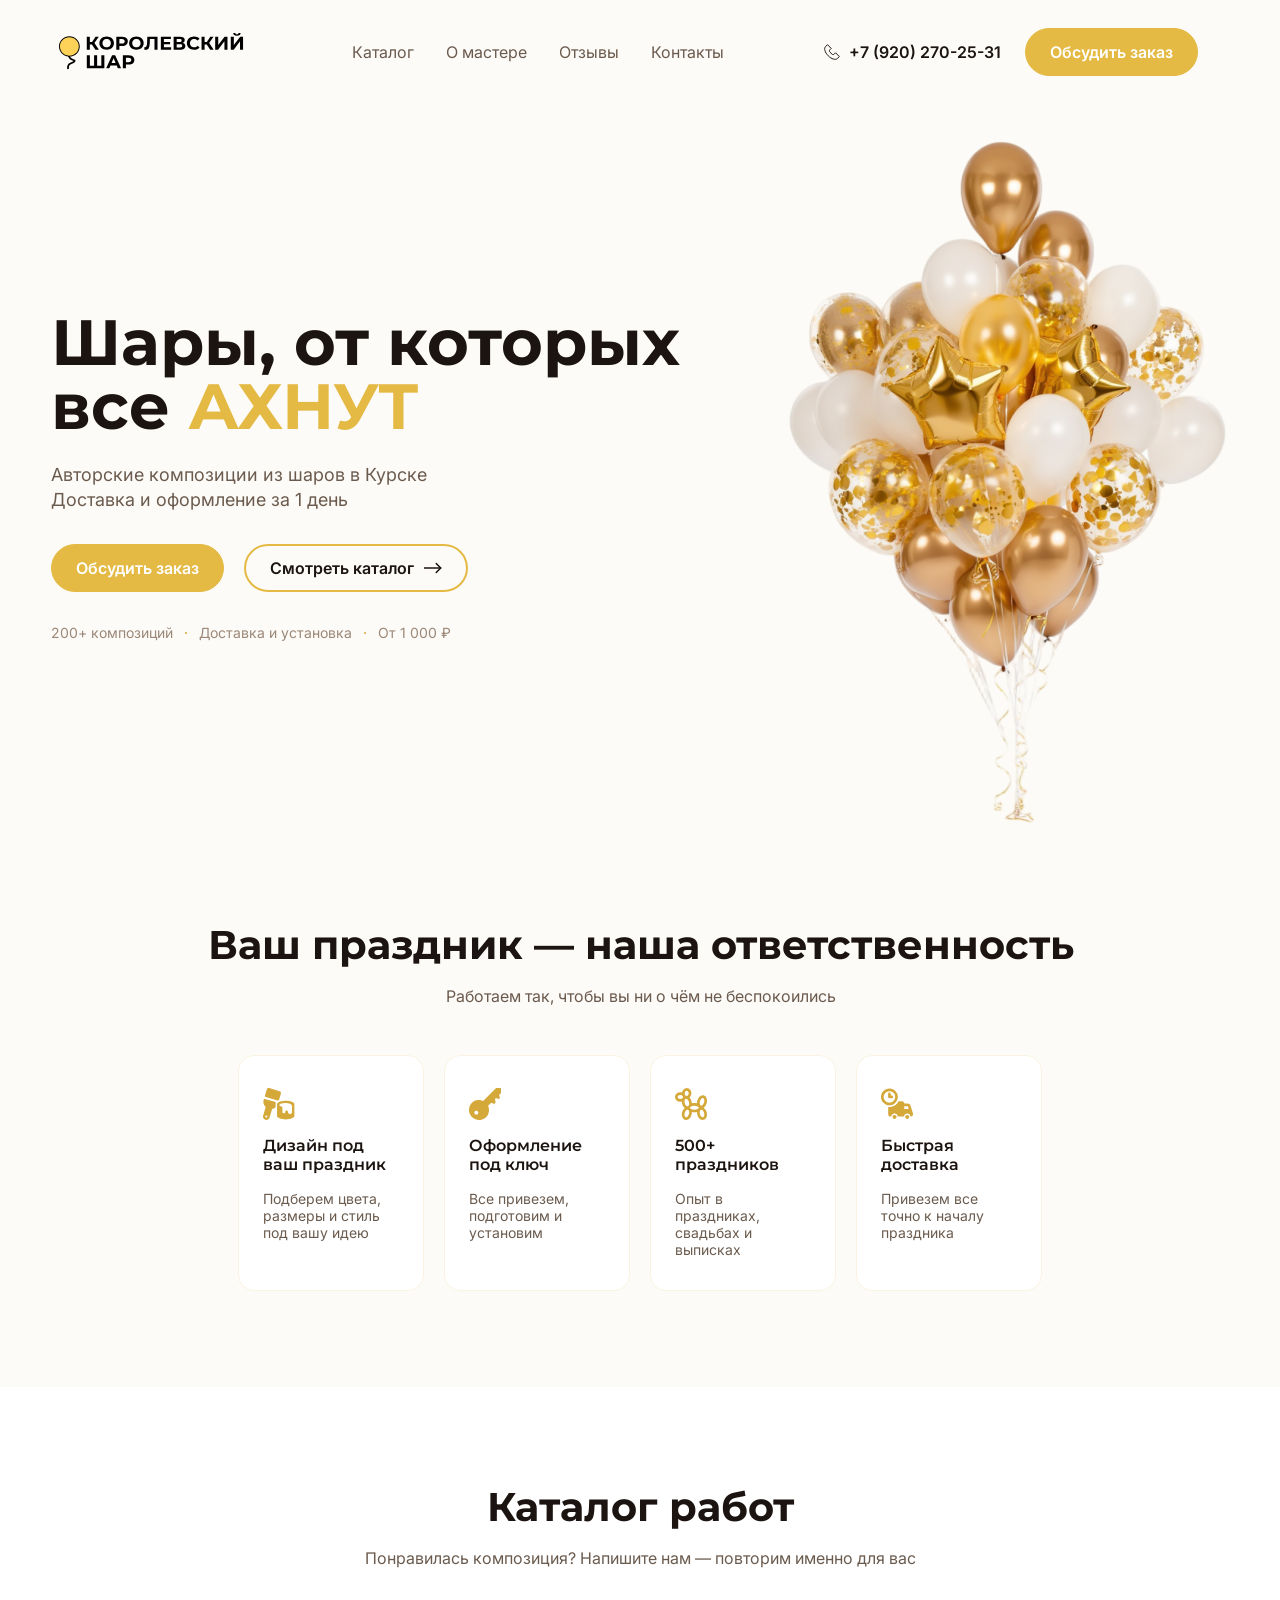
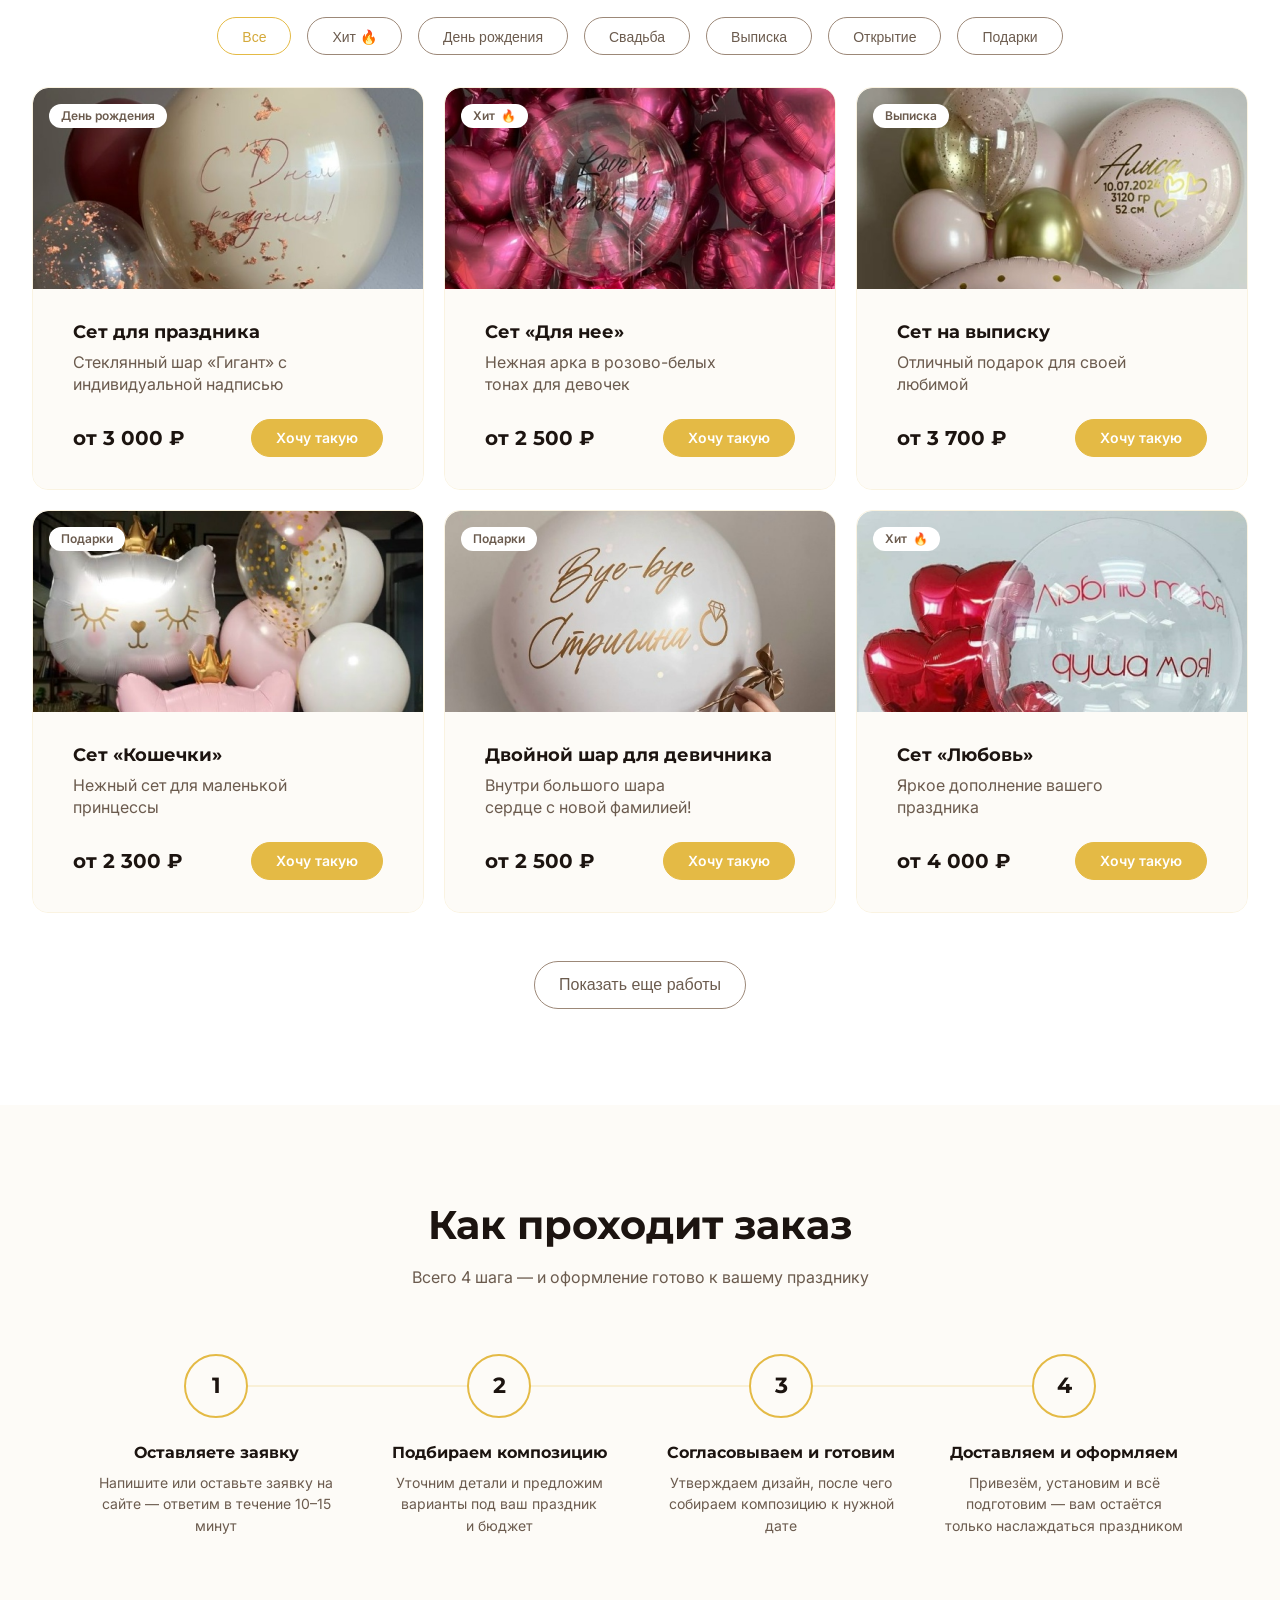
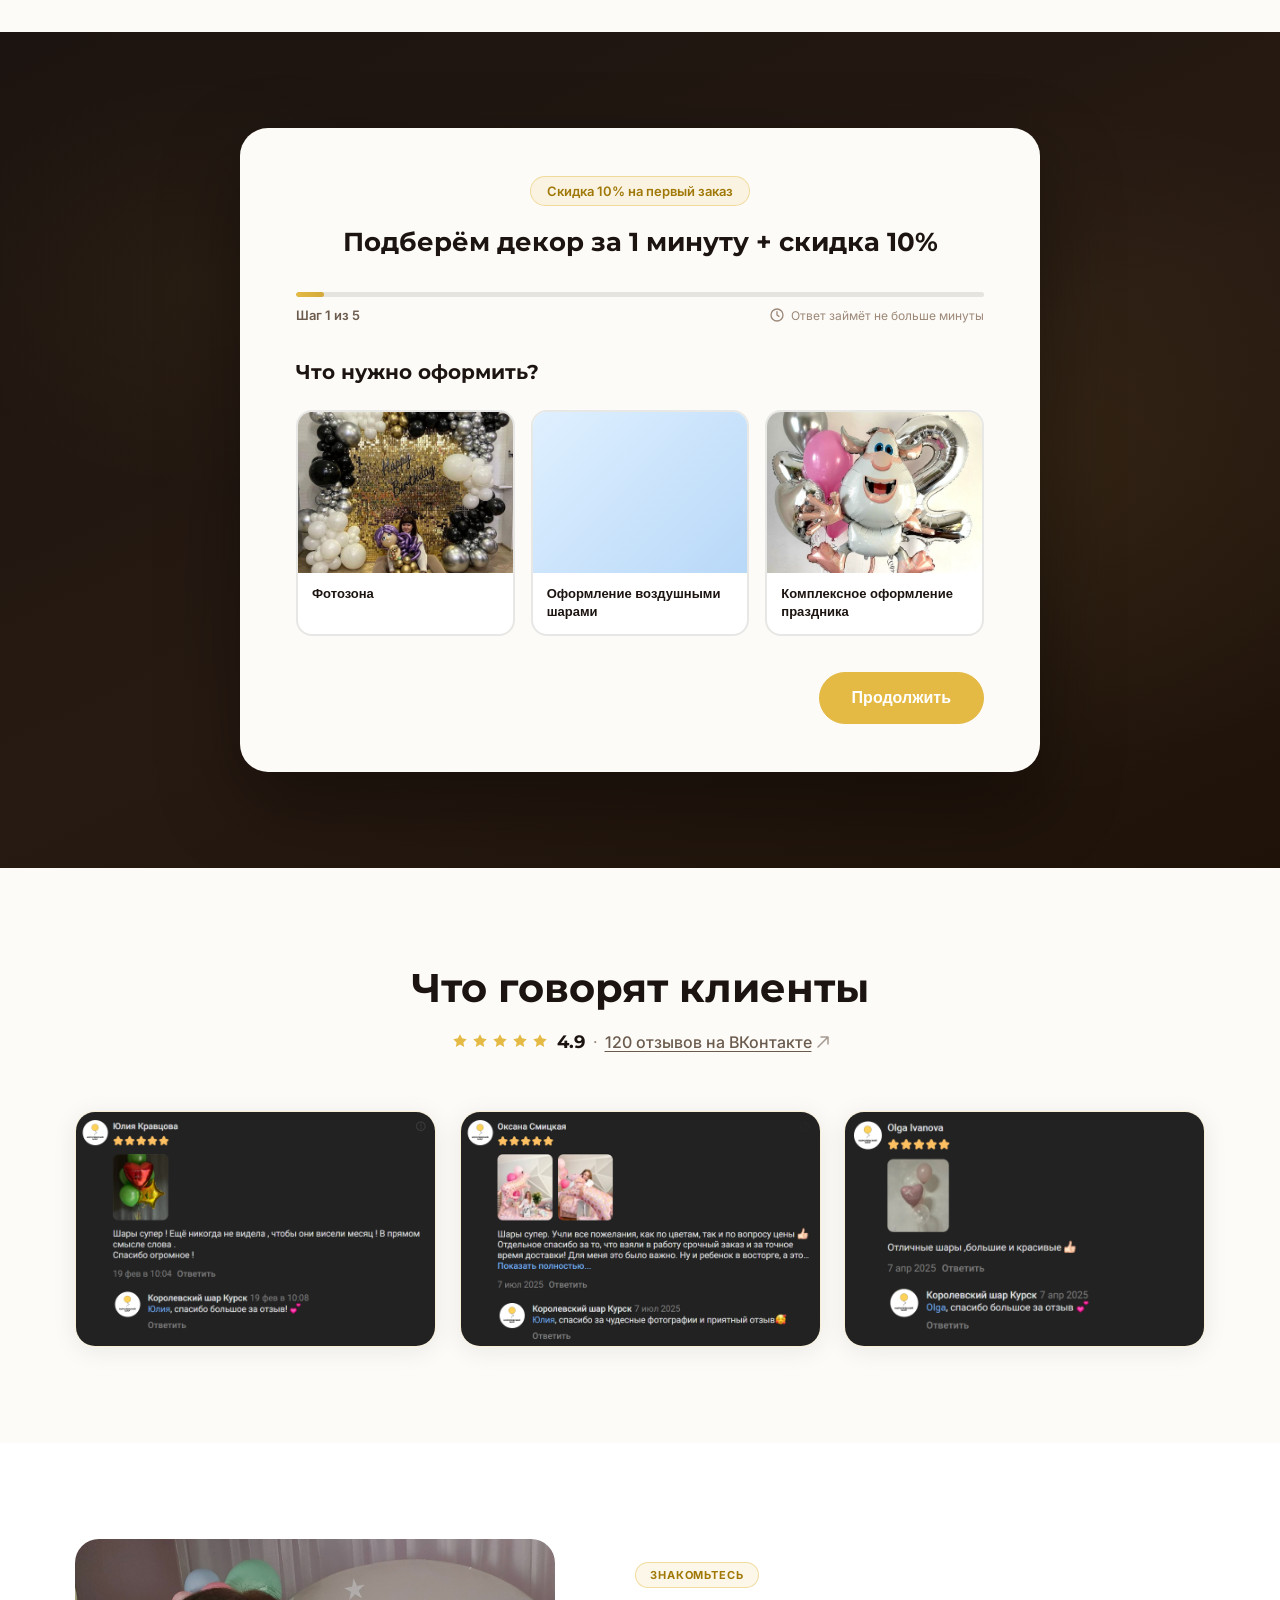
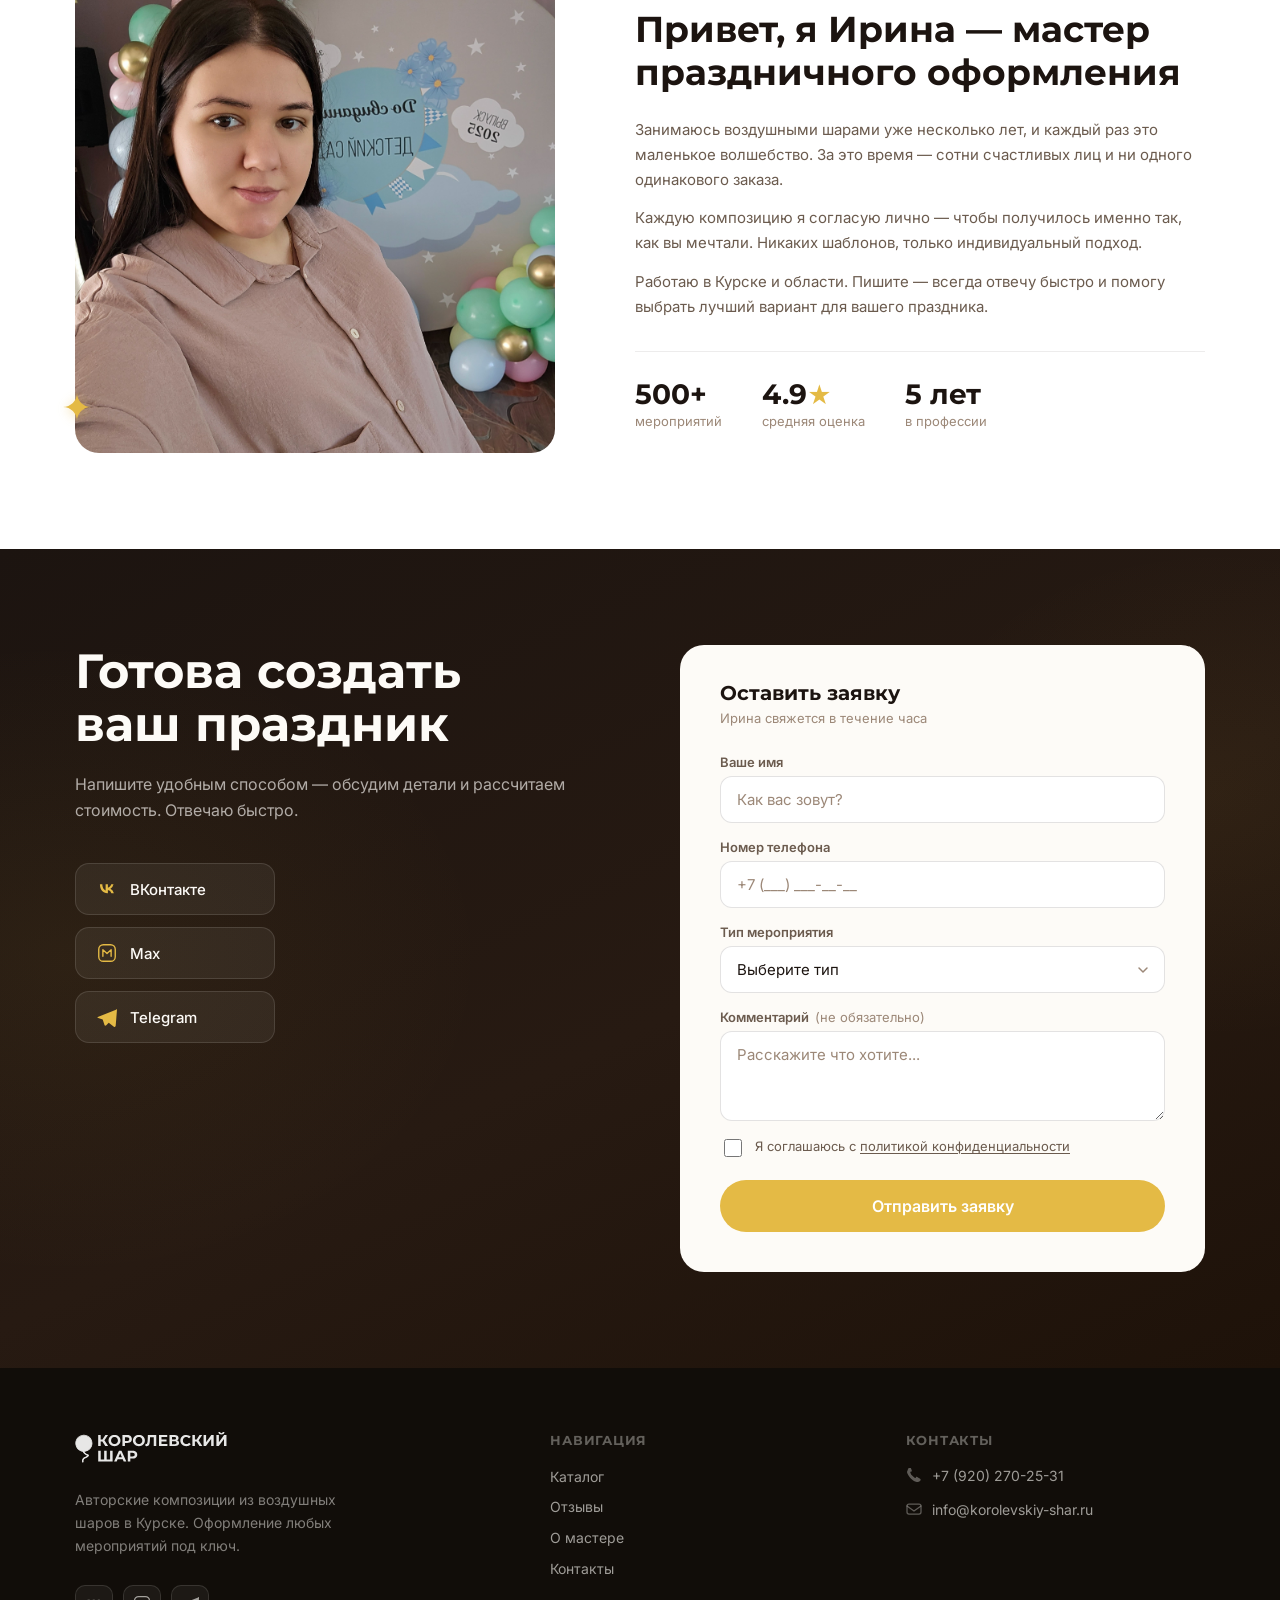
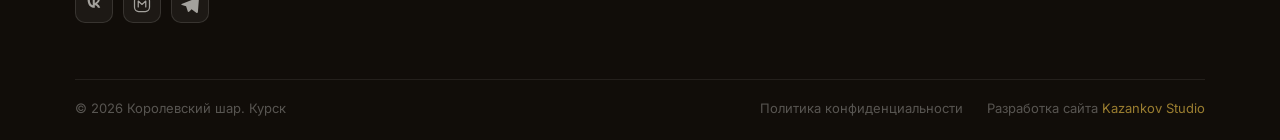
==== index.html @ d49a1f1f "Initial commit" ====
<!doctype html>
<html lang="ru">
  <head>
    <meta charset="UTF-8" />
    <meta name="viewport" content="width=device-width, initial-scale=1.0" />
    <title>Королевский шар — оформление шарами в Курске</title>
    <meta
      name="description"
      content="Авторские композиции из шаров в Курске. Доставка и оформление за 1 день."
    />

    <link rel="preconnect" href="https://fonts.googleapis.com" />
    <link rel="preconnect" href="https://fonts.gstatic.com" crossorigin />
    <link
      href="https://fonts.googleapis.com/css2?family=Inter:wght@400;600&family=Montserrat:wght@700&display=swap"
      rel="stylesheet"
    />

    <!-- Favicon -->
    <link rel="icon" href="./assets/brand/favicon.svg" type="image/svg+xml" />

    <link rel="stylesheet" href="./styles.css" />
    <script defer src="./script.js"></script>
  </head>

  <body>
    <header class="header" aria-label="Шапка сайта">
      <div class="header__container">
        <a class="header__logo" href="#top" aria-label="Королевский шар — на главную">
          <img
            src="./assets/brand/logo.svg"
            alt="Королевский шар"
            width="194"
            height="38"
            decoding="async"
          />
        </a>

        <nav class="header__nav" aria-label="Навигация">
          <a class="header__link" href="#catalog">Каталог</a>
          <a class="header__link" href="#about">О мастере</a>
          <a class="header__link" href="#reviews">Отзывы</a>
          <a class="header__link" href="#contacts">Контакты</a>
        </nav>

        <a class="header__phone" href="tel:+79202702531" aria-label="Позвонить +7 (920) 270-25-31">
          <img
            class="header__phone-icon"
            src="./assets/icons/phone.svg"
            alt=""
            width="18"
            height="18"
            decoding="async"
          />
          <span class="header__phone-text">+7 (920) 270-25-31</span>
        </a>

        <a class="btn btn--primary header__cta" href="#order">Обсудить заказ</a>

        <button
          class="header__burger"
          type="button"
          aria-label="Открыть меню"
          aria-expanded="false"
          aria-controls="mobile-menu"
        >
          <span class="header__burger-lines" aria-hidden="true"></span>
        </button>
      </div>

      <div class="mobile-menu" id="mobile-menu" aria-hidden="true" inert>
        <div class="mobile-menu__panel">
          <nav class="mobile-menu__nav" aria-label="Мобильная навигация">
            <a class="mobile-menu__link" href="#catalog">Каталог</a>
            <a class="mobile-menu__link" href="#about">О мастере</a>
            <a class="mobile-menu__link" href="#reviews">Отзывы</a>
            <a class="mobile-menu__link" href="#contacts">Контакты</a>
          </nav>

          <a class="mobile-menu__phone" href="tel:+79202702531">
            <img src="./assets/icons/phone.svg" alt="" width="18" height="18" />
            <span>+7 (920) 270-25-31</span>
          </a>

          <a class="btn btn--primary mobile-menu__cta" href="#order">Обсудить заказ</a>
        </div>
        <button class="mobile-menu__backdrop" type="button" aria-label="Закрыть меню"></button>
      </div>
    </header>

    <main>
      <div id="top" class="anchor-section" aria-hidden="true"></div>

      <section class="hero" aria-label="Главный экран">
        <div class="container hero__container">
          <div class="hero__content" data-reveal>
            <h1 class="hero__title">
              Шары,&nbsp;от&nbsp;которых<br />
              все <span class="hero__title-accent">АХНУТ</span>
            </h1>

            <p class="hero__subtitle">
              Авторские композиции из&nbsp;шаров в&nbsp;Курске<br />
              Доставка и оформление за&nbsp;1&nbsp;день
            </p>

            <div class="hero__actions">
              <a class="btn btn--primary" href="#order">Обсудить заказ</a>
              <a class="btn btn--outline" href="#catalog">
                Смотреть каталог
                <span class="btn__icon" aria-hidden="true">
                  <svg viewBox="0 0 18 18" width="18" height="18">
                    <path
                      d="M9 1.28564V17.9999"
                      fill="none"
                      stroke="currentColor"
                      stroke-width="1.5"
                      stroke-linecap="round"
                    />
                    <path
                      d="M4.5 5.78564L9 1.28564L13.5 5.78564"
                      fill="none"
                      stroke="currentColor"
                      stroke-width="1.5"
                      stroke-linecap="round"
                      stroke-linejoin="round"
                    />
                  </svg>
                </span>
              </a>
            </div>

            <div class="hero__trust" aria-label="Преимущества">
              <span class="hero__trust-item">200+ композиций</span>
              <span class="hero__trust-dot" aria-hidden="true"></span>
              <span class="hero__trust-item">Доставка и установка</span>
              <span class="hero__trust-dot" aria-hidden="true"></span>
              <span class="hero__trust-item">От 1 000 ₽</span>
            </div>
          </div>

          <div class="hero__media" aria-hidden="true">
            <img
              class="hero__image"
              src="./assets/hero/hero-balloons.png"
              alt=""
              width="443"
              height="684"
              loading="eager"
              decoding="async"
            />
          </div>
        </div>
      </section>

      <section class="advantages" aria-label="Преимущества">
        <div class="container">
          <div class="advantages__inner">
            <header class="advantages__header" data-reveal>
              <h2 class="advantages__title">Ваш праздник — наша ответственность</h2>
              <p class="advantages__subtitle">
                Работаем так, чтобы вы ни о чём не беспокоились
              </p>
            </header>

            <div class="advantages__grid">
              <article class="adv-card" data-reveal>
                <img
                  class="adv-card__icon"
                  src="./assets/icons/advantages/design.svg"
                  alt=""
                  width="32"
                  height="32"
                  loading="lazy"
                  decoding="async"
                />
                <h3 class="adv-card__title">Дизайн под ваш праздник</h3>
                <p class="adv-card__text">Подберем цвета, размеры и стиль под вашу идею</p>
              </article>

              <article class="adv-card" data-reveal>
                <img
                  class="adv-card__icon"
                  src="./assets/icons/advantages/key.svg"
                  alt=""
                  width="32"
                  height="32"
                  loading="lazy"
                  decoding="async"
                />
                <h3 class="adv-card__title">Оформление под ключ</h3>
                <p class="adv-card__text">Все привезем, подготовим и установим</p>
              </article>

              <article class="adv-card" data-reveal>
                <img
                  class="adv-card__icon"
                  src="./assets/icons/advantages/balloon.svg"
                  alt=""
                  width="32"
                  height="32"
                  loading="lazy"
                  decoding="async"
                />
                <h3 class="adv-card__title">500+ праздников</h3>
                <p class="adv-card__text">Опыт в праздниках, свадьбах и выписках</p>
              </article>

              <article class="adv-card" data-reveal>
                <img
                  class="adv-card__icon"
                  src="./assets/icons/advantages/delivery.svg"
                  alt=""
                  width="32"
                  height="32"
                  loading="lazy"
                  decoding="async"
                />
                <h3 class="adv-card__title">Быстрая доставка</h3>
                <p class="adv-card__text">Привезем все точно к началу праздника</p>
              </article>
            </div>
          </div>
        </div>
      </section>

      <section id="catalog" class="catalog" aria-label="Каталог">
        <div class="container">
          <header class="catalog__header" data-reveal>
            <h2 class="catalog__title">Каталог работ</h2>
            <p class="catalog__subtitle">
              Понравилась композиция? Напишите нам — повторим именно для вас
            </p>
          </header>

          <div class="catalog__filters" role="tablist" aria-label="Категории" data-reveal>
            <button class="chip chip--active" type="button" data-filter="all" role="tab" aria-selected="true">
              Все
            </button>
            <button class="chip" type="button" data-filter="hit" role="tab" aria-selected="false">
              Хит <span aria-hidden="true">🔥</span>
            </button>
            <button
              class="chip"
              type="button"
              data-filter="birthday"
              role="tab"
              aria-selected="false"
            >
              День рождения
            </button>
            <button
              class="chip"
              type="button"
              data-filter="wedding"
              role="tab"
              aria-selected="false"
            >
              Свадьба
            </button>
            <button
              class="chip"
              type="button"
              data-filter="discharge"
              role="tab"
              aria-selected="false"
            >
              Выписка
            </button>
            <button
              class="chip"
              type="button"
              data-filter="opening"
              role="tab"
              aria-selected="false"
            >
              Открытие
            </button>
            <button
              class="chip"
              type="button"
              data-filter="gifts"
              role="tab"
              aria-selected="false"
            >
              Подарки
            </button>
          </div>

          <div class="catalog__grid">
            <article class="catalog-card" data-category="birthday" data-reveal>
              <span class="catalog-card__badge">День рождения</span>
              <img
                class="catalog-card__image"
                src="./assets/catalog/set-for-party.png"
                alt="Сет для праздника"
                width="392"
                height="201"
                loading="lazy"
                decoding="async"
              />
              <div class="catalog-card__body">
                <h3 class="catalog-card__title">Сет для праздника</h3>
                <p class="catalog-card__text">
                  Стеклянный шар «Гигант» с индивидуальной надписью
                </p>
                <div class="catalog-card__bottom">
                  <div class="catalog-card__price">от 3 000 ₽</div>
                  <a class="btn btn--primary btn--sm" href="#order">Хочу такую</a>
                </div>
              </div>
            </article>

            <article class="catalog-card" data-category="hit" data-reveal>
              <span class="catalog-card__badge catalog-card__badge--hit">
                Хит <span aria-hidden="true">🔥</span>
              </span>
              <img
                class="catalog-card__image"
                src="./assets/catalog/set-for-her.png"
                alt="Сет «Для нее»"
                width="392"
                height="201"
                loading="lazy"
                decoding="async"
              />
              <div class="catalog-card__body">
                <h3 class="catalog-card__title">Сет «Для нее»</h3>
                <p class="catalog-card__text">
                  Нежная арка в розово-белых тонах для девочек
                </p>
                <div class="catalog-card__bottom">
                  <div class="catalog-card__price">от 2 500 ₽</div>
                  <a class="btn btn--primary btn--sm" href="#order">Хочу такую</a>
                </div>
              </div>
            </article>

            <article class="catalog-card" data-category="discharge" data-reveal>
              <span class="catalog-card__badge">Выписка</span>
              <img
                class="catalog-card__image"
                src="./assets/catalog/set-on-discharge.png"
                alt="Сет на выписку"
                width="392"
                height="201"
                loading="lazy"
                decoding="async"
              />
              <div class="catalog-card__body">
                <h3 class="catalog-card__title">Сет на выписку</h3>
                <p class="catalog-card__text">Отличный подарок для своей любимой</p>
                <div class="catalog-card__bottom">
                  <div class="catalog-card__price">от 3 700 ₽</div>
                  <a class="btn btn--primary btn--sm" href="#order">Хочу такую</a>
                </div>
              </div>
            </article>

            <article class="catalog-card" data-category="gifts" data-reveal>
              <span class="catalog-card__badge">Подарки</span>
              <img
                class="catalog-card__image"
                src="./assets/catalog/set-kitties.png"
                alt="Сет «Кошечки»"
                width="392"
                height="201"
                loading="lazy"
                decoding="async"
              />
              <div class="catalog-card__body">
                <h3 class="catalog-card__title">Сет «Кошечки»</h3>
                <p class="catalog-card__text">Нежный сет для маленькой принцессы</p>
                <div class="catalog-card__bottom">
                  <div class="catalog-card__price">от 2 300 ₽</div>
                  <a class="btn btn--primary btn--sm" href="#order">Хочу такую</a>
                </div>
              </div>
            </article>

            <article class="catalog-card" data-category="gifts" data-reveal>
              <span class="catalog-card__badge">Подарки</span>
              <img
                class="catalog-card__image"
                src="./assets/catalog/double-ball-bachelorette.png"
                alt="Двойной шар для девичника"
                width="392"
                height="201"
                loading="lazy"
                decoding="async"
              />
              <div class="catalog-card__body">
                <h3 class="catalog-card__title">Двойной шар для девичника</h3>
                <p class="catalog-card__text">
                  Внутри большого шара сердце с новой фамилией!
                </p>
                <div class="catalog-card__bottom">
                  <div class="catalog-card__price">от 2 500 ₽</div>
                  <a class="btn btn--primary btn--sm" href="#order">Хочу такую</a>
                </div>
              </div>
            </article>

            <article class="catalog-card" data-category="wedding" data-reveal>
              <span class="catalog-card__badge catalog-card__badge--hit">
                Хит <span aria-hidden="true">🔥</span>
              </span>
              <img
                class="catalog-card__image"
                src="./assets/catalog/set-love.png"
                alt="Сет «Любовь»"
                width="392"
                height="201"
                loading="lazy"
                decoding="async"
              />
              <div class="catalog-card__body">
                <h3 class="catalog-card__title">Сет «Любовь»</h3>
                <p class="catalog-card__text">Яркое дополнение вашего праздника</p>
                <div class="catalog-card__bottom">
                  <div class="catalog-card__price">от 4 000 ₽</div>
                  <a class="btn btn--primary btn--sm" href="#order">Хочу такую</a>
                </div>
              </div>
            </article>

            <article
              class="catalog-card catalog-card--extra"
              data-category="gifts"
              hidden
              data-reveal
            >
              <span class="catalog-card__badge">Подарки</span>
              <img
                class="catalog-card__image"
                src="./assets/catalog/set-kitties.png"
                alt="Сет «Кошечки»"
                width="392"
                height="201"
                loading="lazy"
                decoding="async"
              />
              <div class="catalog-card__body">
                <h3 class="catalog-card__title">Сет «Кошечки»</h3>
                <p class="catalog-card__text">Нежный сет для маленькой принцессы</p>
                <div class="catalog-card__bottom">
                  <div class="catalog-card__price">от 2 300 ₽</div>
                  <a class="btn btn--primary btn--sm" href="#order">Хочу такую</a>
                </div>
              </div>
            </article>

            <article
              class="catalog-card catalog-card--extra"
              data-category="wedding"
              hidden
              data-reveal
            >
              <span class="catalog-card__badge catalog-card__badge--hit">
                Хит <span aria-hidden="true">🔥</span>
              </span>
              <img
                class="catalog-card__image"
                src="./assets/catalog/set-love.png"
                alt="Сет «Любовь»"
                width="392"
                height="201"
                loading="lazy"
                decoding="async"
              />
              <div class="catalog-card__body">
                <h3 class="catalog-card__title">Сет «Любовь»</h3>
                <p class="catalog-card__text">Яркое дополнение вашего праздника</p>
                <div class="catalog-card__bottom">
                  <div class="catalog-card__price">от 4 000 ₽</div>
                  <a class="btn btn--primary btn--sm" href="#order">Хочу такую</a>
                </div>
              </div>
            </article>

            <article
              class="catalog-card catalog-card--extra"
              data-category="discharge"
              hidden
              data-reveal
            >
              <span class="catalog-card__badge">Выписка</span>
              <img
                class="catalog-card__image"
                src="./assets/catalog/set-on-discharge.png"
                alt="Сет на выписку"
                width="392"
                height="201"
                loading="lazy"
                decoding="async"
              />
              <div class="catalog-card__body">
                <h3 class="catalog-card__title">Сет на выписку</h3>
                <p class="catalog-card__text">Отличный подарок для своей любимой</p>
                <div class="catalog-card__bottom">
                  <div class="catalog-card__price">от 3 700 ₽</div>
                  <a class="btn btn--primary btn--sm" href="#order">Хочу такую</a>
                </div>
              </div>
            </article>
          </div>

          <div class="catalog__more" data-reveal>
            <button id="catalog-more" class="btn btn--ghost" type="button">
              Показать еще работы
            </button>
          </div>
        </div>
      </section>

      <!-- ===== КАК ПРОХОДИТ ЗАКАЗ ===== -->
      <section id="process" class="process" aria-label="Как проходит заказ">
        <div class="container">
          <header class="process__header" data-reveal>
            <h2 class="process__title">Как проходит заказ</h2>
            <p class="process__subtitle">Всего 4 шага — и оформление готово к&nbsp;вашему празднику</p>
          </header>

          <div class="process__body">
            <div class="process__rail" aria-hidden="true">
              <div class="process__line"></div>
            </div>

            <ol class="process__steps" aria-label="Шаги оформления заказа">
              <li class="process__step" data-reveal>
                <div class="process__num" aria-hidden="true">1</div>
                <div class="process__step-content">
                  <h3 class="process__step-title">Оставляете заявку</h3>
                  <p class="process__step-text">Напишите или оставьте заявку на сайте — ответим в&nbsp;течение 10–15 минут</p>
                </div>
              </li>
              <li class="process__step" data-reveal>
                <div class="process__num" aria-hidden="true">2</div>
                <div class="process__step-content">
                  <h3 class="process__step-title">Подбираем композицию</h3>
                  <p class="process__step-text">Уточним детали и предложим варианты под ваш праздник <br>и бюджет</p>
                </div>
              </li>
              <li class="process__step" data-reveal>
                <div class="process__num" aria-hidden="true">3</div>
                <div class="process__step-content">
                  <h3 class="process__step-title">Согласовываем и готовим</h3>
                  <p class="process__step-text">Утверждаем дизайн, после чего собираем композицию к&nbsp;нужной дате</p>
                </div>
              </li>
              <li class="process__step" data-reveal>
                <div class="process__num" aria-hidden="true">4</div>
                <div class="process__step-content">
                  <h3 class="process__step-title">Доставляем и оформляем</h3>
                  <p class="process__step-text">Привезём, установим и всё подготовим — вам остаётся только наслаждаться праздником</p>
                </div>
              </li>
            </ol>
          </div>
        </div>
      </section>

      <!-- ===== КВИЗ ===== -->
      <section id="quiz" class="quiz" aria-label="Квиз — подобрать декор">
        <div class="container">
          <div class="quiz__card">

            <!-- Badge + Title -->
            <div class="quiz__top">
              <span class="quiz__badge">Скидка 10% на первый заказ</span>
              <h2 class="quiz__title">Подберём декор за 1 минуту + скидка 10%</h2>
            </div>

            <!-- Progress bar -->
            <div class="quiz__progress" id="quiz-progress">
              <div class="quiz__progress-bar" role="progressbar" aria-valuemin="1" aria-valuemax="5" aria-valuenow="1">
                <div class="quiz__progress-fill" id="quiz-progress-fill"></div>
              </div>
              <div class="quiz__progress-meta">
                <span class="quiz__progress-label">Шаг <span id="quiz-step-current">1</span> из 5</span>
                <span class="quiz__trust">
                  <svg class="quiz__trust-icon" width="16" height="16" viewBox="0 0 24 24" fill="none" xmlns="http://www.w3.org/2000/svg" aria-hidden="true">
                    <circle cx="12" cy="12" r="9" stroke="currentColor" stroke-width="2"/>
                    <path d="M12 7v5l3 2" stroke="currentColor" stroke-width="2" stroke-linecap="round" stroke-linejoin="round"/>
                  </svg>
                  Ответ займёт не больше минуты
                </span>
              </div>
            </div>

            <!-- Steps -->
            <div class="quiz__steps" id="quiz-steps">

              <!-- Шаг 1: Что оформить -->
              <div class="quiz__step is-active" data-step="1">
                <p class="quiz__question">Что нужно оформить?</p>
                <div class="quiz__options quiz__options--photo">
                  <button class="quiz__option" data-value="photobooth" type="button">
                    <span class="quiz__option-img quiz__option-img--photobooth" aria-hidden="true">
                      <img
                        class="quiz__option-img-photo"
                        src="./assets/quiz/photo-zone.jpg"
                        alt=""
                        loading="lazy"
                        decoding="async"
                      />
                    </span>
                    <span class="quiz__option-label">Фотозона</span>
                  </button>
                  <button class="quiz__option" data-value="balloons" type="button">
                    <span class="quiz__option-img quiz__option-img--balloons" aria-hidden="true">
                      <img
                        class="quiz__option-img-photo"
                        src="./assets/quiz/decor.jpg"
                        alt=""
                        loading="lazy"
                        decoding="async"
                      />
                    </span>
                    <span class="quiz__option-label">Оформление воздушными шарами</span>
                  </button>
                  <button class="quiz__option" data-value="complex" type="button">
                    <span class="quiz__option-img quiz__option-img--complex" aria-hidden="true">
                      <img
                        class="quiz__option-img-photo"
                        src="./assets/quiz/holiday.jpg"
                        alt=""
                        loading="lazy"
                        decoding="async"
                      />
                    </span>
                    <span class="quiz__option-label">Комплексное оформление праздника</span>
                  </button>
                </div>
              </div>

              <!-- Шаг 2: Тип праздника -->
              <div class="quiz__step" data-step="2">
                <p class="quiz__question">Какой у вас праздник?</p>
                <div class="quiz__options quiz__options--photo quiz__options--5col">
                  <button class="quiz__option" data-value="birthday" type="button">
                    <span class="quiz__option-img quiz__option-img--birthday" aria-hidden="true">
                      <img
                        class="quiz__option-img-photo"
                        src="./assets/quiz/birthday.jpg"
                        alt=""
                        loading="lazy"
                        decoding="async"
                      />
                    </span>
                    <span class="quiz__option-label">День рождения</span>
                  </button>
                  <button class="quiz__option" data-value="corporate" type="button">
                    <span class="quiz__option-img quiz__option-img--corporate" aria-hidden="true">
                      <img
                        class="quiz__option-img-photo"
                        src="./assets/quiz/corporate%20event.jpg"
                        alt=""
                        loading="lazy"
                        decoding="async"
                      />
                    </span>
                    <span class="quiz__option-label">Корпоратив</span>
                  </button>
                  <button class="quiz__option" data-value="wedding" type="button">
                    <span class="quiz__option-img quiz__option-img--wedding" aria-hidden="true">
                      <img
                        class="quiz__option-img-photo"
                        src="./assets/quiz/marry.jpg"
                        alt=""
                        loading="lazy"
                        decoding="async"
                      />
                    </span>
                    <span class="quiz__option-label">Свадьба</span>
                  </button>
                  <button class="quiz__option" data-value="gender" type="button">
                    <span class="quiz__option-img quiz__option-img--gender" aria-hidden="true">
                      <img
                        class="quiz__option-img-photo"
                        src="./assets/quiz/gender%20party.jpg"
                        alt=""
                        loading="lazy"
                        decoding="async"
                      />
                    </span>
                    <span class="quiz__option-label">Гендер-пати</span>
                  </button>
                  <button class="quiz__option" data-value="other" type="button">
                    <span class="quiz__option-img quiz__option-img--other" aria-hidden="true">
                      <img
                        class="quiz__option-img-photo"
                        src="./assets/quiz/surprise.jpg"
                        alt=""
                        loading="lazy"
                        decoding="async"
                      />
                    </span>
                    <span class="quiz__option-label">Сюрприз / другое</span>
                  </button>
                </div>
              </div>

              <!-- Шаг 3: Бюджет -->
              <div class="quiz__step" data-step="3">
                <p class="quiz__question">На какой бюджет рассчитываете?</p>
                <div class="quiz__options quiz__options--list">
                  <button class="quiz__option" data-value="budget-low" type="button">
                    <span class="quiz__option-label">до 20&nbsp;000 ₽</span>
                    <span class="quiz__option-check" aria-hidden="true"></span>
                  </button>
                  <button class="quiz__option" data-value="budget-mid" type="button">
                    <span class="quiz__option-label">20&nbsp;000 — 40&nbsp;000 ₽</span>
                    <span class="quiz__option-check" aria-hidden="true"></span>
                  </button>
                  <button class="quiz__option" data-value="budget-high" type="button">
                    <span class="quiz__option-label">от 40&nbsp;000 ₽</span>
                    <span class="quiz__option-check" aria-hidden="true"></span>
                  </button>
                </div>
              </div>

              <!-- Шаг 4: Когда -->
              <div class="quiz__step" data-step="4">
                <p class="quiz__question">Когда нужен декор?</p>
                <div class="quiz__options quiz__options--list">
                  <button class="quiz__option" data-value="urgent" type="button">
                    <span class="quiz__option-label">Сегодня / завтра</span>
                    <span class="quiz__option-check" aria-hidden="true"></span>
                  </button>
                  <button class="quiz__option" data-value="soon" type="button">
                    <span class="quiz__option-label">В ближайшие дни</span>
                    <span class="quiz__option-check" aria-hidden="true"></span>
                  </button>
                  <button class="quiz__option quiz__option--date" data-value="date" type="button">
                    <span class="quiz__option-label">
                      Есть дата
                      <span class="quiz__date-display" id="quiz-date-display"></span>
                    </span>
                    <span class="quiz__option-check" aria-hidden="true"></span>
                    <input class="quiz__date-input" id="quiz-date-input" type="date" tabindex="-1" aria-label="Выберите дату">
                  </button>
                </div>
              </div>

              <!-- Шаг 5: Пожелания (необязательный) -->
              <div class="quiz__step" data-step="5">
                <p class="quiz__question">
                  Есть пожелания по оформлению?
                  <span class="quiz__optional">(не обязательно)</span>
                </p>
                <textarea
                  class="quiz__textarea"
                  id="quiz-wishes"
                  placeholder="Опишите ваши пожелания — стиль, цвета, тематика..."
                  rows="5"
                  aria-label="Ваши пожелания"
                ></textarea>
              </div>

              <!-- Шаг 6: Контакты -->
              <div class="quiz__step" data-step="6">
                <p class="quiz__question">Куда отправить варианты и расчёт?</p>
                <div class="quiz__contacts">
                  <input class="quiz__input" id="quiz-name" type="text" placeholder="Ваше имя" autocomplete="name">
                  <input class="quiz__input" id="quiz-phone" type="tel" placeholder="+7 (___) ___-__-__" autocomplete="tel">
                  <label class="quiz__consent">
                    <input type="checkbox" class="quiz__checkbox" id="quiz-consent">
                    <span class="quiz__consent-text">Я соглашаюсь с <a href="#" class="quiz__consent-link">политикой конфиденциальности</a></span>
                  </label>
                </div>
              </div>

            </div><!-- /quiz__steps -->

            <!-- Успех -->
            <div class="quiz__success" id="quiz-success" aria-live="polite">
              <div class="quiz__success-icon" aria-hidden="true">
                <svg class="quiz__success-svg" width="64" height="64" viewBox="0 0 64 64" fill="none" xmlns="http://www.w3.org/2000/svg">
                  <circle cx="32" cy="32" r="28" stroke="#e4ba45" stroke-width="2.5"/>
                  <path d="M20 33 29 42 44 24" stroke="#e4ba45" stroke-width="2.5" stroke-linecap="round" stroke-linejoin="round"/>
                </svg>
              </div>
              <h3 class="quiz__success-title">Спасибо! Варианты уже подбираем</h3>
              <p class="quiz__success-text">Свяжемся с вами в течение 10–15 минут и пришлём подходящие варианты со скидкой 10% на первый заказ.</p>
            </div>

            <!-- Навигация -->
            <div class="quiz__nav" id="quiz-nav">
              <button class="quiz__btn-back" id="quiz-back" type="button" hidden>
                <svg width="16" height="16" viewBox="0 0 16 16" fill="none" aria-hidden="true">
                  <path d="M10 13L5 8L10 3" stroke="currentColor" stroke-width="2" stroke-linecap="round" stroke-linejoin="round"/>
                </svg>
                Назад
              </button>
              <button class="btn btn--primary quiz__btn-next" id="quiz-next" type="button">
                Продолжить
              </button>
            </div>

          </div>
        </div>
      </section>

      <!-- ===== ОТЗЫВЫ ===== -->
      <section id="reviews" class="reviews" aria-label="Отзывы клиентов">
        <div class="container">

          <header class="reviews__header" data-reveal>
            <h2 class="reviews__title">Что говорят клиенты</h2>
            <div class="reviews__meta">
              <span class="reviews__stars" aria-label="Рейтинг 4.9 из 5">
                <svg class="reviews__star" viewBox="0 0 16 16" aria-hidden="true"><path d="M8 1l1.85 3.75L14 5.5l-3 2.92.7 4.08L8 10.25 4.3 12.5l.7-4.08L2 5.5l4.15-.75z" fill="#e4ba45"/></svg>
                <svg class="reviews__star" viewBox="0 0 16 16" aria-hidden="true"><path d="M8 1l1.85 3.75L14 5.5l-3 2.92.7 4.08L8 10.25 4.3 12.5l.7-4.08L2 5.5l4.15-.75z" fill="#e4ba45"/></svg>
                <svg class="reviews__star" viewBox="0 0 16 16" aria-hidden="true"><path d="M8 1l1.85 3.75L14 5.5l-3 2.92.7 4.08L8 10.25 4.3 12.5l.7-4.08L2 5.5l4.15-.75z" fill="#e4ba45"/></svg>
                <svg class="reviews__star" viewBox="0 0 16 16" aria-hidden="true"><path d="M8 1l1.85 3.75L14 5.5l-3 2.92.7 4.08L8 10.25 4.3 12.5l.7-4.08L2 5.5l4.15-.75z" fill="#e4ba45"/></svg>
                <svg class="reviews__star" viewBox="0 0 16 16" aria-hidden="true"><path d="M8 1l1.85 3.75L14 5.5l-3 2.92.7 4.08L8 10.25 4.3 12.5l.7-4.08L2 5.5l4.15-.75z" fill="#e4ba45"/></svg>
              </span>
              <span class="reviews__rating">4.9</span>
              <span class="reviews__divider" aria-hidden="true">·</span>
              <a class="reviews__link" href="https://vk.com" target="_blank" rel="noopener">
                120 отзывов на ВКонтакте
                <svg class="reviews__link-icon" width="14" height="14" viewBox="0 0 14 14" fill="none" aria-hidden="true">
                  <path d="M2 12L12 2M12 2H5M12 2v7" stroke="currentColor" stroke-width="1.5" stroke-linecap="round" stroke-linejoin="round"/>
                </svg>
              </a>
            </div>
          </header>

          <div class="reviews__grid">
            <div class="reviews__item" data-reveal>
              <img class="reviews__screenshot"
                   src="./assets/review/review-1.png"
                   alt="Скриншот отзыва клиента №1"
                   loading="lazy"
                   decoding="async">
            </div>
            <div class="reviews__item" data-reveal>
              <img class="reviews__screenshot"
                   src="./assets/review/review-2.png"
                   alt="Скриншот отзыва клиента №2"
                   loading="lazy"
                   decoding="async">
            </div>
            <div class="reviews__item" data-reveal>
              <img class="reviews__screenshot"
                   src="./assets/review/review-3.png"
                   alt="Скриншот отзыва клиента №3"
                   loading="lazy"
                   decoding="async">
            </div>
          </div>

        </div>
      </section>

      <!-- ===== О МАСТЕРЕ ===== -->
      <section id="about" class="about" aria-label="О мастере">
        <div class="container">

          <div class="about__inner" data-reveal>

            <!-- Фото -->
            <div class="about__photo-wrap">
              <div class="about__photo-bg" aria-hidden="true"></div>
              <img
                class="about__photo"
                src="./assets/img/irina.jpg"
                alt="Ирина — мастер праздничного оформления"
                width="480"
                height="560"
                loading="lazy"
                decoding="async"
              />
              <!-- декоративная искра -->
              <svg class="about__spark" viewBox="0 0 28 28" aria-hidden="true">
                <path d="M14 0c0 7.732-6.268 14-14 14 7.732 0 14 6.268 14 14 0-7.732 6.268-14 14-14-7.732 0-14-6.268-14-14z" fill="var(--accent)"/>
              </svg>
            </div>

            <!-- Текст -->
            <div class="about__content">
              <span class="about__badge">Знакомьтесь</span>

              <h2 class="about__title">
                Привет, я Ирина —&nbsp;мастер праздничного оформления
              </h2>

              <div class="about__body">
                <p>Занимаюсь воздушными шарами уже несколько лет, и&nbsp;каждый раз это маленькое волшебство. За&nbsp;это время — сотни счастливых лиц и&nbsp;ни одного одинакового заказа.</p>
                <p>Каждую композицию я&nbsp;согласую лично — чтобы получилось именно так, как вы&nbsp;мечтали. Никаких шаблонов, только индивидуальный подход.</p>
                <p>Работаю в&nbsp;Курске и&nbsp;области. Пишите — всегда отвечу быстро и&nbsp;помогу выбрать лучший вариант для вашего праздника.</p>
              </div>

              <div class="about__divider" aria-hidden="true"></div>

              <ul class="about__stats" aria-label="Статистика">
                <li class="about__stat">
                  <span class="about__stat-value">500+</span>
                  <span class="about__stat-label">мероприятий</span>
                </li>
                <li class="about__stat">
                  <span class="about__stat-value">4.9<span class="about__star">★</span></span>
                  <span class="about__stat-label">средняя оценка</span>
                </li>
                <li class="about__stat">
                  <span class="about__stat-value">5 лет</span>
                  <span class="about__stat-label">в профессии</span>
                </li>
              </ul>
            </div>

          </div>
        </div>
      </section>

      <!-- ===== CTA / КОНТАКТЫ ===== -->
      <section id="contacts" class="cta" aria-label="Оставить заявку">
        <div class="container">
          <div class="cta__inner">

            <!-- Левая колонка: заголовок + соцсети -->
            <div class="cta__left" data-reveal>
              <h2 class="cta__title">Готова создать<br>ваш праздник</h2>
              <p class="cta__subtitle">Напишите удобным способом — обсудим детали и рассчитаем стоимость. Отвечаю быстро.</p>

              <div class="cta__socials">
                <a class="cta__social" href="https://vk.com" target="_blank" rel="noopener" aria-label="ВКонтакте">
                  <svg class="cta__social-icon" viewBox="0 0 24 24" fill="none" xmlns="http://www.w3.org/2000/svg" aria-hidden="true">
                    <path d="M2 12C2 6.477 6.477 2 12 2s10 4.477 10 10-4.477 10-10 10S2 17.523 2 12z" fill="none"/>
                    <path d="M12.676 16.5c-5.267 0-8.27-3.617-8.392-9.626h2.637c.082 4.411 2.031 6.282 3.569 6.67V6.874h2.484v3.8c1.52-.163 3.116-1.904 3.655-3.8h2.484a7.384 7.384 0 01-3.39 4.839 7.637 7.637 0 013.776 4.787h-2.73a4.71 4.71 0 00-3.795-3.39v3.39h-.298z" fill="currentColor"/>
                  </svg>
                  <span>ВКонтакте</span>
                </a>
                <a class="cta__social" href="https://max.ru" target="_blank" rel="noopener" aria-label="Max">
                  <svg class="cta__social-icon" viewBox="0 0 24 24" fill="none" xmlns="http://www.w3.org/2000/svg" aria-hidden="true">
                    <rect x="3" y="3" width="18" height="18" rx="5" fill="none" stroke="currentColor" stroke-width="1.5"/>
                    <path d="M7.5 15.5V8.5l4.5 4 4.5-4v7" stroke="currentColor" stroke-width="1.5" stroke-linecap="round" stroke-linejoin="round"/>
                  </svg>
                  <span>Max</span>
                </a>
                <a class="cta__social" href="https://t.me" target="_blank" rel="noopener" aria-label="Telegram">
                  <svg class="cta__social-icon" viewBox="0 0 24 24" fill="none" xmlns="http://www.w3.org/2000/svg" aria-hidden="true">
                    <path d="M21.8 4.1L2.6 11.6c-1.3.5-1.3 1.3-.2 1.6l4.9 1.5 1.9 5.8c.3.7.2 1 .9 1 .5 0 .8-.2 1.1-.5l2.7-2.6 5.6 4.1c1 .6 1.8.3 2-.9L22.8 5.2c.3-1.4-.5-2-1-1.1z" fill="currentColor"/>
                  </svg>
                  <span>Telegram</span>
                </a>
              </div>
            </div>

            <!-- Правая колонка: форма -->
            <div class="cta__form-wrap" data-reveal>
              <div class="cta__form-header">
                <div>
                  <h3 class="cta__form-title">Оставить заявку</h3>
                  <p class="cta__form-hint">Ирина свяжется в течение часа</p>
                </div>
              </div>

              <form class="cta__form" id="cta-form" novalidate>
                <div class="cta__field">
                  <label class="cta__label" for="cta-name">Ваше имя</label>
                  <input class="cta__input" id="cta-name" type="text" placeholder="Как вас зовут?" autocomplete="name">
                </div>

                <div class="cta__field">
                  <label class="cta__label" for="cta-phone">Номер телефона</label>
                  <input class="cta__input" id="cta-phone" type="tel" placeholder="+7 (___) ___-__-__" autocomplete="tel">
                </div>

                <div class="cta__field">
                  <label class="cta__label" for="cta-type">Тип мероприятия</label>
                  <div class="cta__select-wrap">
                    <select class="cta__select" id="cta-type">
                      <option value="" disabled selected>Выберите тип</option>
                      <option value="birthday">День рождения</option>
                      <option value="wedding">Свадьба</option>
                      <option value="discharge">Выписка из роддома</option>
                      <option value="opening">Открытие магазина</option>
                      <option value="gift">Подарок</option>
                      <option value="other">Другое</option>
                    </select>
                    <svg class="cta__select-arrow" width="16" height="16" viewBox="0 0 16 16" fill="none" aria-hidden="true">
                      <path d="M4 6l4 4 4-4" stroke="currentColor" stroke-width="1.5" stroke-linecap="round" stroke-linejoin="round"/>
                    </svg>
                  </div>
                </div>

                <div class="cta__field">
                  <label class="cta__label" for="cta-comment">
                    Комментарий
                    <span class="cta__label-hint">(не обязательно)</span>
                  </label>
                  <textarea class="cta__textarea" id="cta-comment" placeholder="Расскажите что хотите..." rows="3"></textarea>
                </div>

                <label class="cta__consent">
                  <input class="cta__checkbox" type="checkbox" id="cta-consent">
                  <span class="cta__consent-text">Я соглашаюсь с <a href="#" class="cta__consent-link">политикой конфиденциальности</a></span>
                </label>

                <button class="cta__submit" type="submit">
                  Отправить заявку
                </button>
              </form>

              <!-- Успех -->
              <div class="cta__success" id="cta-success" aria-live="polite">
                <svg width="48" height="48" viewBox="0 0 48 48" fill="none" aria-hidden="true">
                  <circle cx="24" cy="24" r="20" stroke="var(--accent)" stroke-width="2"/>
                  <path d="M15 25l7 7 11-14" stroke="var(--accent)" stroke-width="2" stroke-linecap="round" stroke-linejoin="round"/>
                </svg>
                <h4 class="cta__success-title">Заявка отправлена!</h4>
                <p class="cta__success-text">Ирина свяжется с вами в течение часа.</p>
              </div>

            </div>
          </div>
        </div>
      </section>

    </main>

    <!-- ===== FOOTER ===== -->
    <footer class="footer" aria-label="Подвал сайта">
      <div class="container">

        <!-- Верхняя строка -->
        <div class="footer__top">

          <!-- Колонка 1: лого + слоган + соцсети -->
          <div class="footer__col footer__col--brand">
            <a class="footer__logo" href="#top" aria-label="Королевский шар — на главную">
              <img
                src="./assets/brand/logo.svg"
                alt="Королевский шар"
                width="160"
                height="32"
                decoding="async"
                class="footer__logo-img"
              />
            </a>
            <p class="footer__tagline">Авторские композиции из&nbsp;воздушных шаров в&nbsp;Курске. Оформление любых мероприятий под ключ.</p>

            <div class="footer__socials" aria-label="Мы в соцсетях">
              <!-- ВКонтакте -->
              <a class="footer__social" href="https://vk.com" target="_blank" rel="noopener" aria-label="ВКонтакте">
                <svg width="20" height="20" viewBox="0 0 24 24" fill="none" aria-hidden="true">
                  <path d="M12.676 16.5c-5.267 0-8.27-3.617-8.392-9.626h2.637c.082 4.411 2.031 6.282 3.569 6.67V6.874h2.484v3.8c1.52-.163 3.116-1.904 3.655-3.8h2.484a7.384 7.384 0 01-3.39 4.839 7.637 7.637 0 013.776 4.787h-2.73a4.71 4.71 0 00-3.795-3.39v3.39h-.298z" fill="currentColor"/>
                </svg>
              </a>
              <!-- Max -->
              <a class="footer__social" href="https://max.ru" target="_blank" rel="noopener" aria-label="Max">
                <svg width="20" height="20" viewBox="0 0 24 24" fill="none" aria-hidden="true">
                  <rect x="3" y="3" width="18" height="18" rx="5" stroke="currentColor" stroke-width="1.5"/>
                  <path d="M7.5 15.5V8.5l4.5 4 4.5-4v7" stroke="currentColor" stroke-width="1.5" stroke-linecap="round" stroke-linejoin="round"/>
                </svg>
              </a>
              <!-- Telegram -->
              <a class="footer__social" href="https://t.me" target="_blank" rel="noopener" aria-label="Telegram">
                <svg width="20" height="20" viewBox="0 0 24 24" fill="none" aria-hidden="true">
                  <path d="M21.8 4.1L2.6 11.6c-1.3.5-1.3 1.3-.2 1.6l4.9 1.5 1.9 5.8c.3.7.2 1 .9 1 .5 0 .8-.2 1.1-.5l2.7-2.6 5.6 4.1c1 .6 1.8.3 2-.9L22.8 5.2c.3-1.4-.5-2-1-1.1z" fill="currentColor"/>
                </svg>
              </a>
            </div>
          </div>

          <!-- Колонка 2: Навигация -->
          <div class="footer__col">
            <h3 class="footer__col-title">Навигация</h3>
            <nav aria-label="Навигация в подвале">
              <ul class="footer__nav">
                <li><a class="footer__link" href="#catalog">Каталог</a></li>
                <li><a class="footer__link" href="#reviews">Отзывы</a></li>
                <li><a class="footer__link" href="#about">О мастере</a></li>
                <li><a class="footer__link" href="#contacts">Контакты</a></li>
              </ul>
            </nav>
          </div>

          <!-- Колонка 3: Контакты -->
          <div class="footer__col">
            <h3 class="footer__col-title">Контакты</h3>
            <ul class="footer__contacts">
              <li>
                <a class="footer__contact" href="tel:+79202702531" aria-label="Телефон">
                  <svg class="footer__contact-icon" width="16" height="16" viewBox="0 0 16 16" fill="none" aria-hidden="true">
                    <path d="M14.4 10.907c-.44-.427-2.827-1.84-3.36-2.027-.533-.186-.813-.013-.973.24l-.48.76c-.16.24-.307.267-.56.133-.8-.427-2.2-1.493-3.147-2.64-.88-1.067-1.373-2.347-1.56-2.96-.107-.347-.027-.507.2-.587l.88-.293c.28-.08.573-.293.44-.787-.16-.547-1.04-3.093-1.413-3.427-.373-.333-.68-.253-.88-.16A4.8 4.8 0 001.6 2.547c-.32.293-.96 1.28-.16 3.04.8 1.76 1.813 3.267 3.387 4.8 1.573 1.533 3.04 2.48 5.04 3.253 2 .773 3.04.24 3.413-.053a4.933 4.933 0 001.28-1.44c.187-.32.24-.6-.16-.853-.053-.027-.013-.013 0 0-.04-.04-.04-.04 0 0z" fill="currentColor"/>
                  </svg>
                  +7 (920) 270-25-31
                </a>
              </li>
              <li>
                <a class="footer__contact" href="mailto:info@korolevskiy-shar.ru" aria-label="Email">
                  <svg class="footer__contact-icon" width="16" height="16" viewBox="0 0 16 16" fill="none" aria-hidden="true">
                    <rect x="1" y="3" width="14" height="10" rx="2" stroke="currentColor" stroke-width="1.25"/>
                    <path d="M1 5l7 5 7-5" stroke="currentColor" stroke-width="1.25" stroke-linecap="round"/>
                  </svg>
                  info@korolevskiy-shar.ru
                </a>
              </li>
            </ul>
          </div>

        </div>

        <!-- Разделитель -->
        <div class="footer__divider" aria-hidden="true"></div>

        <!-- Нижняя строка -->
        <div class="footer__bottom">
          <p class="footer__copy">© 2026 Королевский шар. Курск</p>
          <a class="footer__privacy" href="#">Политика конфиденциальности</a>
          <p class="footer__dev">
            Разработка сайта
            <a class="footer__dev-link" href="https://www.kazankov.studio/" target="_blank" rel="noopener">Kazankov Studio</a>
          </p>
        </div>

      </div>
    </footer>

    <!-- ===== Pop-up: Оставить заявку / Интересует ===== -->
    <div class="order-modal" id="order-modal-request" aria-hidden="true">
      <button class="order-modal__backdrop" type="button" aria-label="Закрыть"></button>
      <div class="order-modal__dialog" role="dialog" aria-modal="true" aria-label="Оставить заявку">
        <button class="order-modal__close modal-close" type="button" aria-label="Закрыть">
          <svg width="18" height="18" viewBox="0 0 18 18" fill="none" aria-hidden="true">
            <path d="M4 4l10 10M14 4L4 14" stroke="currentColor" stroke-width="1.7" stroke-linecap="round"/>
          </svg>
        </button>

        <div class="cta__form-wrap">
          <div class="cta__form-header">
            <div>
              <h3 class="cta__form-title">Оставить заявку</h3>
              <p class="cta__form-hint">Ирина свяжется в течение часа</p>
            </div>
          </div>

          <form class="cta__form" id="order-request-form" novalidate>
            <div class="cta__field">
              <label class="cta__label" for="order-request-name">Ваше имя</label>
              <input class="cta__input" id="order-request-name" type="text" placeholder="Как вас зовут?" autocomplete="name">
            </div>

            <div class="cta__field">
              <label class="cta__label" for="order-request-phone">Номер телефона</label>
              <input class="cta__input" id="order-request-phone" type="tel" placeholder="+7 (___) ___-__-__" autocomplete="tel">
            </div>

            <div class="cta__field">
              <label class="cta__label" for="order-request-date">Дата мероприятия</label>
              <input class="cta__input" id="order-request-date" type="date" aria-label="Дата мероприятия">
            </div>

            <div class="cta__field">
              <label class="cta__label" for="order-request-type">Тип мероприятия</label>
              <div class="cta__select-wrap">
                <select class="cta__select" id="order-request-type">
                  <option value="" disabled selected>Выберите тип</option>
                  <option value="birthday">День рождения</option>
                  <option value="wedding">Свадьба</option>
                  <option value="discharge">Выписка из роддома</option>
                  <option value="opening">Открытие магазина</option>
                  <option value="gift">Подарок</option>
                  <option value="other">Другое</option>
                </select>
                <svg class="cta__select-arrow" width="16" height="16" viewBox="0 0 16 16" fill="none" aria-hidden="true">
                  <path d="M4 6l4 4 4-4" stroke="currentColor" stroke-width="1.5" stroke-linecap="round" stroke-linejoin="round"/>
                </svg>
              </div>
            </div>

            <div class="cta__field">
              <label class="cta__label" for="order-request-comment">
                Комментарий
                <span class="cta__label-hint">(не обязательно)</span>
              </label>
              <textarea class="cta__textarea" id="order-request-comment" placeholder="Расскажите что хотите..." rows="3"></textarea>
            </div>

            <label class="cta__consent">
              <input class="cta__checkbox" type="checkbox" id="order-request-consent">
              <span class="cta__consent-text">Я соглашаюсь с <a href="#" class="cta__consent-link">политикой конфиденциальности</a></span>
            </label>

            <button class="cta__submit" type="submit">
              Отправить заявку
            </button>
          </form>

          <div class="cta__success" id="order-request-success" aria-live="polite">
            <svg width="48" height="48" viewBox="0 0 48 48" fill="none" aria-hidden="true">
              <circle cx="24" cy="24" r="20" stroke="var(--accent)" stroke-width="2"/>
              <path d="M15 25l7 7 11-14" stroke="var(--accent)" stroke-width="2" stroke-linecap="round" stroke-linejoin="round"/>
            </svg>
            <h4 class="cta__success-title">Заявка отправлена!</h4>
            <p class="cta__success-text">Ирина свяжется с вами в течение часа.</p>
          </div>
        </div>
      </div>
    </div>

    <div class="order-modal" id="order-modal-interest" aria-hidden="true">
      <button class="order-modal__backdrop" type="button" aria-label="Закрыть"></button>
      <div class="order-modal__dialog" role="dialog" aria-modal="true" aria-label="Интересует предложение">
        <button class="order-modal__close modal-close" type="button" aria-label="Закрыть">
          <svg width="18" height="18" viewBox="0 0 18 18" fill="none" aria-hidden="true">
            <path d="M4 4l10 10M14 4L4 14" stroke="currentColor" stroke-width="1.7" stroke-linecap="round"/>
          </svg>
        </button>

        <div class="cta__form-wrap">
          <div class="cta__form-header">
            <div>
              <h3 class="cta__form-title">Оставить заявку</h3>
              <p class="cta__form-hint">
                Интересует: <span id="order-interest-title">—</span>
              </p>
            </div>
          </div>

          <form class="cta__form" id="order-interest-form" novalidate>
            <div class="cta__field">
              <label class="cta__label" for="order-interest-name">Ваше имя</label>
              <input class="cta__input" id="order-interest-name" type="text" placeholder="Как вас зовут?" autocomplete="name">
            </div>

            <div class="cta__field">
              <label class="cta__label" for="order-interest-phone">Номер телефона</label>
              <input class="cta__input" id="order-interest-phone" type="tel" placeholder="+7 (___) ___-__-__" autocomplete="tel">
            </div>

            <div class="cta__field">
              <label class="cta__label" for="order-interest-date">Дата мероприятия</label>
              <input class="cta__input" id="order-interest-date" type="date" aria-label="Дата мероприятия">
            </div>

            <div class="cta__field">
              <label class="cta__label" for="order-interest-type">Тип мероприятия</label>
              <div class="cta__select-wrap">
                <select class="cta__select" id="order-interest-type">
                  <option value="" disabled selected>Выберите тип</option>
                  <option value="birthday">День рождения</option>
                  <option value="wedding">Свадьба</option>
                  <option value="discharge">Выписка из роддома</option>
                  <option value="opening">Открытие магазина</option>
                  <option value="gift">Подарок</option>
                  <option value="other">Другое</option>
                </select>
                <svg class="cta__select-arrow" width="16" height="16" viewBox="0 0 16 16" fill="none" aria-hidden="true">
                  <path d="M4 6l4 4 4-4" stroke="currentColor" stroke-width="1.5" stroke-linecap="round" stroke-linejoin="round"/>
                </svg>
              </div>
            </div>

            <div class="cta__field">
              <label class="cta__label" for="order-interest-comment">
                Комментарий
                <span class="cta__label-hint">(не обязательно)</span>
              </label>
              <textarea class="cta__textarea" id="order-interest-comment" placeholder="Расскажите что хотите..." rows="3"></textarea>
            </div>

            <label class="cta__consent">
              <input class="cta__checkbox" type="checkbox" id="order-interest-consent">
              <span class="cta__consent-text">Я соглашаюсь с <a href="#" class="cta__consent-link">политикой конфиденциальности</a></span>
            </label>

            <button class="cta__submit" type="submit">
              Отправить заявку
              <svg width="16" height="16" viewBox="0 0 16 16" fill="none" aria-hidden="true">
                <path d="M2 8h12M9 4l5 4-5 4" stroke="currentColor" stroke-width="1.5" stroke-linecap="round" stroke-linejoin="round"/>
              </svg>
            </button>
          </form>

          <div class="cta__success" id="order-interest-success" aria-live="polite">
            <svg width="48" height="48" viewBox="0 0 48 48" fill="none" aria-hidden="true">
              <circle cx="24" cy="24" r="20" stroke="var(--accent)" stroke-width="2"/>
              <path d="M15 25l7 7 11-14" stroke="var(--accent)" stroke-width="2" stroke-linecap="round" stroke-linejoin="round"/>
            </svg>
            <h4 class="cta__success-title">Заявка отправлена!</h4>
            <p class="cta__success-text">Ирина свяжется с вами в течение часа.</p>
          </div>
        </div>
      </div>
    </div>

    <!-- Overlay: просмотр отзыва крупно -->
    <div class="reviews-lightbox" id="reviews-lightbox" aria-hidden="true">
      <button class="reviews-lightbox__backdrop" type="button" aria-label="Закрыть большой отзыв"></button>
      <div class="reviews-lightbox__dialog" role="dialog" aria-modal="true" aria-label="Отзыв клиента">
        <button class="reviews-lightbox__close" type="button" aria-label="Закрыть">
          <svg class="reviews-lightbox__close-icon" width="18" height="18" viewBox="0 0 18 18" aria-hidden="true">
            <path
              d="M4 4l10 10M14 4L4 14"
              fill="none"
              stroke="currentColor"
              stroke-width="1.7"
              stroke-linecap="round"
            />
          </svg>
        </button>
        <img
          class="reviews-lightbox__image"
          id="reviews-lightbox-image"
          src=""
          alt=""
          loading="lazy"
          decoding="async"
        />
      </div>
    </div>
  </body>
</html>
---- styles.css ----
:root {
  --bg: #fdfbf7;
  --text: #1c1410;
  --text-secondary: #6b5b4e;
  --text-muted: #9c8878;
  --accent: #e4ba45;
  --accent-hover: #d4a93a;
  --container: 1178px;
}

*,
*::before,
*::after {
  box-sizing: border-box;
}

html,
body {
  height: 100%;
}

body {
  margin: 0;
  color: var(--text);
  background: var(--bg);
  font-family: Inter, system-ui, -apple-system, Segoe UI, Roboto, Arial, sans-serif;
}

.header {
  position: fixed;
  inset: 0 0 auto 0;
  z-index: 100000;
  padding: 28px 0 24px;
  background: rgba(253, 251, 247, 0.92);
  backdrop-filter: blur(8px);
  -webkit-backdrop-filter: blur(8px);
  border-bottom: 1px solid transparent;
  transition: border-color 180ms ease, padding 180ms ease;
}

.header.is-scrolled {
  padding: 18px 0 16px;
  border-bottom-color: #faf3e1;
}

.header__logo img {
  transition: transform 180ms ease;
}

.header.is-scrolled .header__logo img {
  transform: scale(0.96);
  transform-origin: left center;
}

.header__container {
  max-width: 1211px;
  margin: 0 auto;
  padding: 0 24px;
  display: grid;
  align-items: center;
  grid-template-columns: auto 1fr auto auto auto;
  column-gap: 24px;
}

.header__logo {
  display: inline-flex;
  align-items: center;
  flex: 0 0 auto;
}

.header__logo img {
  display: block;
  width: 194px;
  height: auto;
}

.header__nav {
  justify-self: center;
  display: flex;
  align-items: center;
  gap: 32px;
  flex: 0 0 auto;
}

.header__link {
  text-decoration: none;
  font-size: 16px;
  line-height: 24px;
  color: var(--text-secondary);
  transition: color 160ms ease;
}

.header__link:hover {
  color: var(--text);
}

.header__link--active {
  color: var(--accent);
}

.header__phone {
  font-weight: 600;
  display: inline-flex;
  align-items: center;
  gap: 8px;
  text-decoration: none;
  color: var(--text);
  font-size: 16px;
  line-height: 24px;
  flex: 0 0 auto;
}

.header__phone-icon {
  display: block;
}

.header__cta {
  margin-left: 0;
  flex: 0 0 auto;
}

.header__burger {
  display: none;
  justify-self: end;
  width: 44px;
  height: 44px;
  border-radius: 12px;
  border: 1px solid rgba(228, 186, 69, 0.35);
  background: rgba(253, 251, 247, 0.8);
  backdrop-filter: blur(8px);
  -webkit-backdrop-filter: blur(8px);
  padding: 0;
  cursor: pointer;
}

.header__burger-lines {
  position: relative;
  display: block;
  width: 18px;
  height: 2px;
  margin: 0 auto;
  background: var(--text);
  border-radius: 999px;
}

.header__burger-lines::before,
.header__burger-lines::after {
  content: "";
  position: absolute;
  left: 0;
  width: 18px;
  height: 2px;
  background: var(--text);
  border-radius: 999px;
  transition: transform 160ms ease, top 160ms ease, opacity 160ms ease;
}

.header__burger-lines::before {
  top: -6px;
}

.header__burger-lines::after {
  top: 6px;
}

.mobile-menu {
  position: fixed;
  inset: 0;
  z-index: 150;
  pointer-events: none;
}

.mobile-menu__backdrop {
  position: absolute;
  inset: 0;
  z-index: 0;
  background: rgba(28, 20, 16, 0.32);
  border: 0;
  padding: 0;
  opacity: 0;
  transition: opacity 180ms ease;
  cursor: pointer;
}

.mobile-menu__panel {
  position: absolute;
  top: 16px;
  right: 16px;
  left: 16px;
  z-index: 1;
  border-radius: 18px;
  background: rgba(253, 251, 247, 1);
  border: 1px solid rgba(228, 186, 69, 1);
  padding: 18px;
  transform: translateY(-8px);
  opacity: 0;
  transition: transform 180ms ease, opacity 180ms ease;
}

.mobile-menu__nav {
  display: grid;
  gap: 8px;
}

.mobile-menu__link {
  display: block;
  padding: 12px 12px;
  border-radius: 12px;
  text-decoration: none;
  color: var(--text);
  font-size: 16px;
  line-height: 24px;
}

.mobile-menu__link:hover {
  background: rgba(228, 186, 69, 0.12);
}

.mobile-menu__phone {
  margin-top: 12px;
  display: inline-flex;
  align-items: center;
  gap: 8px;
  text-decoration: none;
  color: var(--text);
  padding: 12px 12px;
  border-radius: 12px;
}

.mobile-menu__phone:hover {
  background: rgba(228, 186, 69, 0.12);
}

.mobile-menu__cta {
  margin-top: 12px;
  width: 100%;
}

body.is-menu-open .mobile-menu {
  pointer-events: auto;
}

body.is-menu-open .mobile-menu__backdrop {
  opacity: 1;
}

body.is-menu-open .mobile-menu__panel {
  transform: translateY(0);
  opacity: 1;
}

body.is-menu-open .header__burger-lines {
  background: transparent;
}

body.is-menu-open .header__burger-lines::before {
  top: 0;
  transform: rotate(45deg);
}

body.is-menu-open .header__burger-lines::after {
  top: 0;
  transform: rotate(-45deg);
}

body.is-menu-open .header__burger {
  background: rgba(253, 251, 247, 0.95);
  border-color: rgba(228, 186, 69, 0.55);
}

.container {
  max-width: var(--container);
  margin: 0 auto;
  padding: 0 24px;
}

.hero {
  min-height: 100vh;
  padding: 140px 0 96px;
}

.hero__container {
  display: flex;
  align-items: flex-start;
  justify-content: space-between;
  gap: 100px;
}

.hero__content {
  width: 635px;
  margin-top: 169px;
}

.hero__title {
  margin: 0;
  font-family: Montserrat, Inter, system-ui, sans-serif;
  font-weight: 700;
  font-size: 64px;
  line-height: 1.0;
  letter-spacing: 0;
}

.hero__title-accent {
  color: var(--accent);
}

.hero__subtitle {
  margin: 24px 0 0;
  font-size: 18px;
  line-height: 1.4;
  color: var(--text-secondary);
}

.hero__actions {
  margin-top: 32px;
  display: flex;
  align-items: center;
  gap: 20px;
  flex-wrap: wrap;
}

.btn {
  height: 48px;
  padding: 12px 24px;
  border-radius: 61px;
  display: inline-flex;
  align-items: center;
  justify-content: center;
  gap: 10px;
  text-decoration: none;
  font-size: 16px;
  line-height: 24px;
  user-select: none;
  transition: background-color 160ms ease, border-color 160ms ease,
    color 160ms ease, transform 120ms ease;
}

.btn:active {
  transform: translateY(1px);
}

.btn--primary {
  font-weight: 600;
  background: var(--accent);
  color: #fff;
  border: 1px solid var(--accent);
}

.btn--primary:hover {
  background: var(--accent-hover);
  border-color: var(--accent-hover);
}

.btn--outline {
  font-weight: 600;
  background: transparent;
  color: var(--text);
  border: 2px solid var(--accent);
}

.btn--outline:hover {
  border-color: var(--accent-hover);
}

.btn__icon {
  display: inline-flex;
  transition: transform 160ms ease;
}

.btn--outline:hover .btn__icon {
  transform: translateX(4px);
}

.btn--outline svg {
  transform: rotate(90deg);
}

.btn--sm {
  height: 38px;
  padding: 12px 24px;
  font-size: 14px;
  line-height: 14px;
}

.btn--ghost {
  background: transparent;
  color: var(--text-secondary);
  border: 1px solid var(--text-muted);
}

.btn--ghost:hover {
  cursor: pointer;
  border-color: var(--accent);
  color: var(--accent);
}

.hero__trust {
  margin-top: 32px;
  display: flex;
  align-items: center;
  gap: 12px;
  color: var(--text-muted);
  font-size: 14px;
  line-height: 17px;
  flex-wrap: wrap;
}

.hero__trust-dot {
  width: 2px;
  height: 2px;
  border-radius: 999px;
  background: var(--accent-hover);
  flex: 0 0 auto;
}

.hero__media {
  width: 443px;
  flex: 0 0 auto;
}

.hero__image {
  width: 443px;
  height: 684px;
  display: block;
  transform-origin: 50% 92%;
  animation: balloons-wind 5.6s ease-in-out infinite;
  will-change: transform;
}

/* Advantages */
.advantages {
  padding: 0 0 96px;
}

.advantages__inner {
  max-width: 869px;
  margin: 0 auto;
}

.advantages__header {
  text-align: center;
}

.advantages__title {
  margin: 0;
  font-family: Montserrat, Inter, system-ui, sans-serif;
  font-weight: 700;
  font-size: 40px;
  line-height: 1.2;
}

.advantages__subtitle {
  margin: 16px 0 0;
  font-size: 16px;
  line-height: 22px;
  color: var(--text-secondary);
}

.advantages__grid {
  margin-top: 48px;
  display: grid;
  grid-template-columns: repeat(4, 186px);
  justify-content: center;
  gap: 20px;
}

.adv-card {
  position: relative;
  overflow: hidden;
  background: #fff;
  border: 1px solid #faf3e1;
  border-radius: 16px;
  padding: 32px 24px;
  min-height: 217px;
  transition: transform 180ms ease, box-shadow 180ms ease, border-color 180ms ease;
}

.adv-card::before {
  content: "";
  position: absolute;
  inset: -60px -40px;
  background: radial-gradient(
    300px 220px at 30% 10%,
    rgba(228, 186, 69, 0.35),
    rgba(228, 186, 69, 0) 60%
  );
  opacity: 0;
  transform: translateY(6px);
  filter: blur(2px);
  transition: opacity 180ms ease, transform 180ms ease;
  pointer-events: none;
}

.adv-card:hover {
  transform: translateY(-2px);
  border-color: rgba(228, 186, 69, 0.55);
  box-shadow: 0 14px 44px rgba(228, 186, 69, 0.18), 0 10px 28px rgba(28, 20, 16, 0.06);
}

.adv-card.is-revealed:hover {
  transform: translateY(-4px);
}

.adv-card:hover::before {
  opacity: 1;
  transform: translateY(0);
}

.adv-card__icon {
  width: 32px;
  height: 32px;
  display: block;
}

.adv-card__title {
  margin: 16px 0 0;
  font-family: Montserrat, Inter, system-ui, sans-serif;
  font-weight: 600;
  font-size: 16px;
  line-height: 19px;
}

.adv-card__text {
  margin: 16px 0 0;
  font-size: 14px;
  line-height: 17px;
  color: var(--text-secondary);
}

/* Catalog */
.catalog {
  background: #fff;
  padding: 96px 0;
}

.catalog__header {
  text-align: center;
}

.catalog__title {
  margin: 0;
  font-family: Montserrat, Inter, system-ui, sans-serif;
  font-weight: 700;
  font-size: 40px;
  line-height: 1.2;
}

.catalog__subtitle {
  margin: 16px 0 0;
  font-size: 16px;
  line-height: 22px;
  color: var(--text-secondary);
}

.catalog__filters {
  margin-top: 48px;
  display: flex;
  justify-content: center;
  flex-wrap: wrap;
  gap: 16px;
}

.chip {
  height: 38px;
  padding: 12px 24px;
  border-radius: 61px;
  background: transparent;
  border: 1px solid var(--text-muted);
  color: var(--text-secondary);
  font-size: 14px;
  line-height: 14px;
  cursor: pointer;
  transition: border-color 160ms ease, color 160ms ease;
}

.chip:hover {
  border-color: var(--accent);
  color: var(--accent);
}

.chip--active {
  border-color: var(--accent);
  color: var(--accent-hover);
}

.catalog__grid {
  margin-top: 32px;
  display: grid;
  grid-template-columns: repeat(3, 392px);
  justify-content: center;
  gap: 20px;
}

.catalog-card {
  position: relative;
  border-radius: 16px;
  border: 1px solid #faf3e1;
  overflow: hidden;
  background: #fff;
  transition: transform 200ms ease, box-shadow 200ms ease;
}

.catalog-card__badge {
  font-weight: 600;
  position: absolute;
  top: 16px;
  left: 16px;
  height: 24px;
  padding: 6px 12px;
  border-radius: 61px;
  background: #fff;
  color: var(--text-secondary);
  font-size: 12px;
  line-height: 12px;
  z-index: 2;
}

.catalog-card__badge--hit {
  display: inline-flex;
  align-items: center;
  gap: 6px;
}

.catalog-card__image {
  width: 100%;
  height: 201px;
  object-fit: cover;
  display: block;
  transition: transform 220ms ease;
}

.catalog-card__body {
  background: var(--bg);
  padding: 32px 40px 32px 40px;
  min-height: 200px;
  display: flex;
  flex-direction: column;
}

.catalog-card__title {
  margin: 0;
  font-family: Montserrat, Inter, system-ui, sans-serif;
  font-weight: 700;
  font-size: 18px;
  line-height: 22px;
}

.catalog-card__text {
  margin: 8px 0 0;
  font-size: 16px;
  line-height: 22px;
  color: var(--text-secondary);
  max-width: 235px;
}

.catalog-card__bottom {
  margin-top: auto;
  display: flex;
  align-items: center;
  justify-content: space-between;
  gap: 16px;
}

.catalog-card__price {
  font-family: Montserrat, Inter, system-ui, sans-serif;
  font-weight: 700;
  font-size: 20px;
  line-height: 24px;
}

.catalog-card:hover,
.catalog-card--hover {
  transform: translateY(-6px);
  box-shadow: 0 18px 52px rgba(28, 20, 16, 0.1);
}

.catalog-card:hover .catalog-card__image,
.catalog-card--hover .catalog-card__image {
  transform: scale(1.04);
}

.catalog__more {
  margin-top: 48px;
  display: flex;
  justify-content: center;
}

.catalog__more:hover {
  margin-top: 48px;
  display: flex;
  justify-content: center;
}

@keyframes balloons-wind {
  0% {
    transform: translateX(0) rotate(0deg);
  }
  20% {
    transform: translateX(-6px) rotate(-1.4deg);
  }
  50% {
    transform: translateX(6px) rotate(1.6deg);
  }
  80% {
    transform: translateX(-4px) rotate(-1.1deg);
  }
  100% {
    transform: translateX(0) rotate(0deg);
  }
}

@media (prefers-reduced-motion: reduce) {
  .hero__image {
    animation: none;
    will-change: auto;
  }

  .adv-card {
    transition: none;
  }

  .catalog-card {
    transition: none;
  }

  .catalog-card__image {
    transition: none;
  }
}

/* Reveal-on-scroll animations */
[data-reveal] {
  opacity: 0;
  transform: translateY(14px);
  transition: opacity 420ms ease, transform 420ms ease;
  will-change: opacity, transform;
}

[data-reveal].is-revealed {
  opacity: 1;
  transform: none;
}

@media (prefers-reduced-motion: reduce) {
  [data-reveal] {
    opacity: 1;
    transform: none;
    transition: none;
    will-change: auto;
  }
}

.anchor-section {
  height: 1px;
}

/* ─── Responsive ──────────────────────────────────────────────────────────── */

/* 1024px–1279px: планшет горизонтальный */
@media (max-width: 1279px) {
  /* HERO */
  .hero__container {
    gap: 48px;
  }

  .hero__content {
    width: min(635px, 100%);
    margin-top: 160px;
  }

  /* ADVANTAGES */
  .adv-card {
    padding: 24px 18px;
  }
}

/* 768px–1023px: планшет вертикальный */
@media (max-width: 1023px) {
  /* HEADER */
  .header__phone {
    display: none;
  }

  .header__nav {
    gap: 16px;
  }

  .header__link {
    font-size: 12px;
  }

  /* HERO */
  .hero {
    padding-top: 100px;
  }

  .hero__container {
    gap: 32px;
    align-items: center;
  }

  .hero__content {
    margin-top: 0;
  }

  .hero__media {
    flex: 0 0 320px;
    width: 320px;
  }

  .hero__image {
    width: 320px;
    height: auto;
  }

  .hero__title {
    font-size: 42px;
    line-height: 0.95;
  }

  /* ADVANTAGES */
  .advantages {
    padding: 64px 0;
  }

  .advantages__grid {
    grid-template-columns: repeat(2, 1fr);
    gap: 20px;
  }

  .adv-card {
    min-height: auto;
    padding: 28px 20px;
  }
}

/* до 767px: мобиле */
@media (max-width: 767px) {
  .container {
    padding: 0 16px;
  }

  /* HEADER */
  .header {
    padding: 0;
  }

  .header__container {
    height: 60px;
    padding: 0 16px;
    grid-template-columns: auto 1fr auto;
    column-gap: 0;
  }

  .header.is-scrolled .header__container {
    height: 54px;
  }

  .header__logo img {
    width: 148px;
  }

  .header__nav,
  .header__phone,
  .header__cta {
    display: none;
  }

  .header__burger {
    display: inline-flex;
    align-items: center;
    justify-content: center;
  }

  /* HERO */
  .hero {
    min-height: 70vh;
    padding-top: 60px;
    padding-bottom: 48px;
  }

  .hero__container {
    flex-direction: column;
    align-items: center;
    justify-content: center;
    gap: 28px;
    min-height: calc(70vh - 60px - 48px);
  }

  .hero__content {
    width: 100%;
    margin-top: 0;
    text-align: center;
  }

  .hero__media {
    display: none;
  }

  .hero__title {
    font-size: 36px;
    line-height: 0.95;
    max-width: 100%;
    overflow-wrap: anywhere;
    word-break: normal;
  }

  .hero__subtitle {
    font-size: 15px;
    margin-left: auto;
    margin-right: auto;
  }

  .hero__actions {
    flex-direction: column;
    align-items: center;
    gap: 12px;
  }

  .hero__actions .btn {
    width: 100%;
    min-width: 280px;
    max-width: 360px;
    justify-content: center;
  }

  .hero__trust {
    justify-content: center;
  }

  /* Расстояния между блоками (мобиле) */
  .hero {
    padding-bottom: 0;
  }

  /* ADVANTAGES */
  .advantages {
    padding: 36px 0 0;
  }

  .advantages__title {
    font-size: 28px;
  }

  .advantages__grid {
    margin-top: 28px;
    grid-template-columns: minmax(0, 1fr);
    gap: 16px;
  }

  .adv-card {
    min-height: auto;
    text-align: left;
  }

  /* Преимущества → Каталог: 48px */
  .catalog {
    padding: 48px 0;
  }

  .catalog__grid {
    grid-template-columns: minmax(0, 1fr);
    justify-content: stretch;
    width: 100%;
    max-width: 100%;
    gap: 16px;
  }

  .catalog-card {
    width: 100%;
    max-width: 100%;
    min-width: 0;
  }

  .catalog-card__body {
    padding: 24px 16px;
  }

  .catalog-card__text {
    max-width: none;
  }

  .catalog-card__bottom {
    flex-wrap: wrap;
    gap: 12px;
  }

  .catalog-card__image {
    height: auto;
    min-height: 160px;
    aspect-ratio: 392 / 201;
  }

  /* Между остальными якорными секциями: 48px */
  .anchor-section + .anchor-section {
    margin-top: 48px;
  }
}

/* Мобиле: бургер-меню на весь экран, пункты по центру по вертикали */
@media (max-width: 767px) {
  .mobile-menu {
    z-index: 1;
  }

  .mobile-menu__panel {
    inset: 0;
    top: 0;
    right: 0;
    left: 0;
    bottom: 0;
    width: 100%;
    height: 100%;
    min-height: 100vh;
    min-height: 100dvh;
    max-height: 100vh;
    max-height: 100dvh;
    border-radius: 0;
    border: none;
    padding: 60px 24px 24px;
    padding-top: max(60px, env(safe-area-inset-top, 0px));
    padding-bottom: max(24px, env(safe-area-inset-bottom, 0px));
    display: flex;
    flex-direction: column;
    justify-content: center;
    align-items: center;
    pointer-events: none;
    transform: none;
    background: var(--bg);
  }

  .header__container {
    position: relative;
    z-index: 10;
  }

  .header__burger {
    z-index: 11;
  }

  .mobile-menu__nav,
  .mobile-menu__phone,
  .mobile-menu__cta {
    pointer-events: auto;
    width: 100%;
    max-width: 320px;
  }

  .mobile-menu__nav {
    text-align: center;
    justify-items: center;
  }

  .mobile-menu__link {
    text-align: center;
  }

  .mobile-menu__phone {
    justify-content: center;
  }

  body.is-menu-open .mobile-menu__panel {
    transform: none;
  }
}

/* ===================================
   PROCESS
=================================== */
.process {
  padding: 96px 0;
  background: var(--bg);
}

.process__header {
  text-align: center;
  max-width: 600px;
  margin: 0 auto;
}

.process__title {
  margin: 0;
  font-family: Montserrat, Inter, system-ui, sans-serif;
  font-weight: 700;
  font-size: 40px;
  line-height: 1.2;
  color: var(--text);
}

.process__subtitle {
  margin: 16px 0 0;
  font-size: 16px;
  line-height: 1.55;
  color: var(--text-secondary);
}

.process__body {
  margin-top: 64px;
  position: relative;
}

/* Соединяющая линия-рельс */
.process__rail {
  position: absolute;
  top: 31px; /* центр кружка: 64px / 2 − 1px (высота линии 2px) */
  left: calc(100% / 8); /* центр 1-й из 4 равных колонок */
  right: calc(100% / 8); /* центр последней */
  height: 2px;
  background: rgba(228, 186, 69, 0.18);
  overflow: hidden;
  pointer-events: none;
}

.process__line {
  width: 100%;
  height: 100%;
  background: linear-gradient(to right, var(--accent), var(--accent-hover));
  transform: scaleX(0);
  transform-origin: left center;
  transition: transform 1.4s cubic-bezier(0.25, 0.46, 0.45, 0.94);
}

.process__line.is-drawn {
  transform: scaleX(1);
}

/* Сетка шагов */
.process__steps {
  display: grid;
  grid-template-columns: repeat(4, 1fr);
  list-style: none;
  margin: 0;
  padding: 0;
  gap: 0;
  position: relative;
  z-index: 1;
}

.process__step {
  display: flex;
  flex-direction: column;
  align-items: center;
  text-align: center;
  padding: 0 20px;
}

.process__num {
  width: 64px;
  height: 64px;
  border-radius: 50%;
  background: var(--bg);
  border: 2px solid var(--accent);
  display: inline-flex;
  align-items: center;
  justify-content: center;
  font-family: Montserrat, Inter, system-ui, sans-serif;
  font-weight: 700;
  font-size: 22px;
  line-height: 1;
  color: var(--text);
  flex-shrink: 0;
  position: relative;
  z-index: 1;
  margin-bottom: 24px;
  transition: background 300ms ease, color 300ms ease;
}

.process__step-content {
  flex: 1;
}

.process__step-title {
  margin: 0;
  font-family: Montserrat, Inter, system-ui, sans-serif;
  font-weight: 700;
  font-size: 16px;
  line-height: 1.35;
  color: var(--text);
}

.process__step-text {
  margin: 8px 0 0;
  font-size: 14px;
  line-height: 1.55;
  color: var(--text-secondary);
}

/* Staggered reveal */
.process__step:nth-child(1) { transition-delay: 0ms; }
.process__step:nth-child(2) { transition-delay: 80ms; }
.process__step:nth-child(3) { transition-delay: 160ms; }
.process__step:nth-child(4) { transition-delay: 240ms; }

/* --- Tablet portrait 768–1023px --- */
@media (min-width: 768px) and (max-width: 1023px) {
  .process {
    padding: 64px 0;
  }

  .process__title {
    font-size: 32px;
  }

  .process__step {
    padding: 0 12px;
  }

  .process__step-text {
    font-size: 13px;
  }
}

/* --- Mobile ≤767px: вертикальная линия --- */
@media (max-width: 767px) {
  .process {
    padding: 48px 0;
  }

  .process__title {
    font-size: 28px;
  }

  .process__body {
    margin-top: 40px;
  }

  .process__steps {
    grid-template-columns: 1fr;
  }

  .process__step {
    flex-direction: row;
    align-items: flex-start;
    text-align: left;
    padding: 0 0 40px;
    gap: 20px;
  }

  .process__step:last-child {
    padding-bottom: 0;
  }

  .process__num {
    margin-bottom: 0;
  }

  /* Вертикальный рельс */
  .process__rail {
    top: 0;
    left: 31px; /* центр кружка 64px: 32px − 1px */
    right: auto;
    bottom: 0;
    width: 2px;
    height: auto;
  }

  .process__line {
    width: 100%;
    height: 100%;
    transform: scaleY(0);
    transform-origin: top center;
    transition: transform 1.4s cubic-bezier(0.25, 0.46, 0.45, 0.94);
  }

  .process__line.is-drawn {
    transform: scaleY(1);
  }

  /* Отменяем задержки на мобиле */
  .process__step:nth-child(1),
  .process__step:nth-child(2),
  .process__step:nth-child(3),
  .process__step:nth-child(4) {
    transition-delay: 0ms;
  }
}

/* ===================================
   QUIZ
=================================== */
.quiz {
  padding: 96px 0;
  background: linear-gradient(155deg, #1c1410 0%, #271a12 55%, #1e1209 100%);
  position: relative;
  overflow: hidden;
}

.quiz::before {
  content: '';
  position: absolute;
  inset: 0;
  background:
    radial-gradient(ellipse 60% 70% at 80% 50%, rgba(228, 186, 69, 0.07) 0%, transparent 60%),
    radial-gradient(ellipse 40% 50% at 15% 30%, rgba(228, 186, 69, 0.04) 0%, transparent 50%);
  pointer-events: none;
}

.quiz__card {
  max-width: 800px;
  margin: 0 auto;
  background: var(--bg);
  border-radius: 28px;
  padding: 48px 56px;
  position: relative;
  z-index: 1;
  box-shadow: 0 32px 80px rgba(0, 0, 0, 0.35);
  animation: quiz-card-appear 600ms cubic-bezier(0.25, 0.46, 0.45, 0.94) both;
}

@keyframes quiz-card-appear {
  from { opacity: 0; transform: translateY(20px); }
  to   { opacity: 1; transform: none; }
}

/* Badge + Title */
.quiz__top {
  margin-bottom: 32px;
  text-align: center;
}

.quiz__badge {
  display: inline-flex;
  align-items: center;
  gap: 6px;
  background: rgba(228, 186, 69, 0.12);
  border: 1px solid rgba(228, 186, 69, 0.45);
  color: #a07808;
  font-size: 13px;
  font-weight: 600;
  padding: 6px 16px;
  border-radius: 100px;
  margin-bottom: 20px;
}

.quiz__title {
  margin: 0;
  font-family: Montserrat, Inter, system-ui, sans-serif;
  font-weight: 700;
  font-size: 26px;
  line-height: 1.3;
  color: var(--text);
}

/* Progress bar */
.quiz__progress {
  margin-bottom: 36px;
}

.quiz__progress-bar {
  height: 5px;
  background: rgba(28, 20, 16, 0.1);
  border-radius: 10px;
  overflow: hidden;
  margin-bottom: 10px;
}

.quiz__progress-fill {
  height: 100%;
  background: linear-gradient(to right, var(--accent), var(--accent-hover));
  border-radius: 10px;
  width: 0%;
  transition: width 500ms cubic-bezier(0.25, 0.46, 0.45, 0.94);
}

.quiz__progress-meta {
  display: flex;
  justify-content: space-between;
  align-items: center;
  gap: 8px;
}

.quiz__progress-label {
  font-size: 13px;
  font-weight: 600;
  color: var(--text-secondary);
}

.quiz__trust {
  display: inline-flex;
  align-items: center;
  gap: 6px;
  font-size: 12px;
  color: var(--text-muted);
}

.quiz__trust-icon {
  flex-shrink: 0;
  color: var(--text-muted);
}

/* Steps */
.quiz__steps {
  min-height: 260px;
}

.quiz__step {
  display: none;
}

.quiz__step.is-active {
  display: block;
  animation: quiz-slide-in 320ms cubic-bezier(0.25, 0.46, 0.45, 0.94);
}

.quiz__step.is-leaving {
  animation: quiz-slide-out 240ms cubic-bezier(0.25, 0.46, 0.45, 0.94) forwards;
}

@keyframes quiz-slide-in {
  from { opacity: 0; transform: translateX(24px); }
  to   { opacity: 1; transform: translateX(0); }
}

@keyframes quiz-slide-out {
  from { opacity: 1; transform: translateX(0); }
  to   { opacity: 0; transform: translateX(-20px); }
}

.quiz__question {
  margin: 0 0 24px;
  font-family: Montserrat, Inter, system-ui, sans-serif;
  font-weight: 700;
  font-size: 20px;
  line-height: 1.35;
  color: var(--text);
}

.quiz__optional {
  font-family: Inter, system-ui, sans-serif;
  font-weight: 400;
  font-size: 14px;
  color: var(--text-muted);
}

/* ─── Photo-card options ─── */
.quiz__options--photo {
  display: grid;
  grid-template-columns: repeat(3, 1fr);
  gap: 16px;
}

/* 5-item grid using 6-column trick for centered last row */
.quiz__options--5col {
  grid-template-columns: repeat(6, 1fr);
}

.quiz__options--5col .quiz__option:nth-child(1) { grid-column: 1 / 3; }
.quiz__options--5col .quiz__option:nth-child(2) { grid-column: 3 / 5; }
.quiz__options--5col .quiz__option:nth-child(3) { grid-column: 5 / 7; }
.quiz__options--5col .quiz__option:nth-child(4) { grid-column: 2 / 4; }
.quiz__options--5col .quiz__option:nth-child(5) { grid-column: 4 / 6; }

/* ─── List options ─── */
.quiz__options--list {
  display: flex;
  flex-direction: column;
  gap: 12px;
}

/* ─── Base option button ─── */
.quiz__option {
  background: #fff;
  border: 2px solid rgba(28, 20, 16, 0.1);
  border-radius: 16px;
  cursor: pointer;
  transition: border-color 200ms ease, box-shadow 200ms ease, background 200ms ease;
  text-align: left;
  padding: 0;
  overflow: hidden;
  display: flex;
  flex-direction: column;
  position: relative;
  /* Убираем 300ms задержку и делаем область касания надёжной */
  touch-action: manipulation;
  -webkit-tap-highlight-color: rgba(228, 186, 69, 0.12);
  user-select: none;
  -webkit-user-select: none;
}

/* Все вложенные элементы кнопки не должны перехватывать касания */
.quiz__option > *,
.quiz__option svg,
.quiz__option path,
.quiz__option circle,
.quiz__option rect,
.quiz__option ellipse {
  pointer-events: none;
}

.quiz__option:hover {
  border-color: var(--accent);
  box-shadow: 0 0 0 4px rgba(228, 186, 69, 0.14);
}

.quiz__option.is-selected {
  border-color: var(--accent);
  background: rgba(228, 186, 69, 0.07);
  box-shadow: 0 0 0 4px rgba(228, 186, 69, 0.18);
}

/* Photo image area + SVG-иконки */
.quiz__option-img {
  display: flex;
  align-items: center;
  justify-content: center;
  width: 100%;
  aspect-ratio: 4 / 3;
  background: linear-gradient(135deg, #f0e6d0 0%, #e8d4b0 100%);
  position: relative;
  overflow: hidden;
  flex-shrink: 0;
}

.quiz__option-icon {
  width: 48px;
  height: 48px;
  flex-shrink: 0;
}

.quiz__option-img-photo {
  width: 100%;
  height: 100%;
  object-fit: cover;
  display: block;
  pointer-events: none;
}

/* Фоны превью по темам */
.quiz__option-img--photobooth { background: linear-gradient(135deg, #fce8d2 0%, #f5c698 100%); }
.quiz__option-img--balloons   { background: linear-gradient(135deg, #dff0ff 0%, #b8d8f8 100%); }
.quiz__option-img--complex    { background: linear-gradient(135deg, #fffbe0 0%, #ffdf70 100%); }
.quiz__option-img--birthday   { background: linear-gradient(135deg, #ffe8f4 0%, #ffb8d8 100%); }
.quiz__option-img--corporate  { background: linear-gradient(135deg, #e8f2ff 0%, #bcd6f8 100%); }
.quiz__option-img--wedding    { background: linear-gradient(135deg, #fdf4ff 0%, #f0d8f8 100%); }
.quiz__option-img--gender     { background: linear-gradient(135deg, #eef0ff 0%, #ffd6e8 100%); }
.quiz__option-img--other      { background: linear-gradient(135deg, #f0e8ff 0%, #d0b8f8 100%); }

/* Label on photo card */
.quiz__option .quiz__option-label {
  display: block;
  padding: 12px 14px;
  font-size: 13px;
  font-weight: 600;
  color: var(--text);
  line-height: 1.4;
}

/* List option overrides */
.quiz__options--list .quiz__option {
  flex-direction: row;
  align-items: center;
  padding: 16px 20px;
  gap: 12px;
  border-radius: 14px;
}

.quiz__options--list .quiz__option .quiz__option-label {
  padding: 0;
  font-size: 16px;
  font-weight: 500;
  flex: 1;
}

/* Check circle on list options */
.quiz__option-check {
  width: 22px;
  height: 22px;
  border-radius: 50%;
  border: 2px solid rgba(28, 20, 16, 0.15);
  flex-shrink: 0;
  position: relative;
  transition: border-color 200ms ease, background 200ms ease;
}

.quiz__option.is-selected .quiz__option-check {
  background: var(--accent);
  border-color: var(--accent);
}

.quiz__option.is-selected .quiz__option-check::after {
  content: '';
  position: absolute;
  top: 2px;
  left: 5px;
  width: 6px;
  height: 10px;
  border: 2px solid #fff;
  border-top: none;
  border-left: none;
  transform: rotate(45deg);
}

/* Date option */
.quiz__option--date {
  overflow: visible;
}

.quiz__date-input {
  position: absolute;
  inset: 0;
  opacity: 0;
  cursor: pointer;
  width: 100%;
  border: none;
  background: none;
  padding: 0;
}

.quiz__date-display {
  display: inline-block;
  margin-left: 8px;
  font-size: 13px;
  font-weight: 600;
  color: var(--accent-hover);
}

/* Textarea */
.quiz__textarea {
  width: 100%;
  box-sizing: border-box;
  border: 2px solid rgba(28, 20, 16, 0.12);
  border-radius: 16px;
  padding: 16px 20px;
  font-family: Inter, system-ui, sans-serif;
  font-size: 15px;
  color: var(--text);
  background: #fff;
  resize: vertical;
  min-height: 130px;
  outline: none;
  transition: border-color 200ms ease;
  line-height: 1.6;
}

.quiz__textarea:focus {
  border-color: var(--accent);
  box-shadow: 0 0 0 4px rgba(228, 186, 69, 0.12);
}

.quiz__textarea::placeholder {
  color: var(--text-muted);
}

/* Contacts step */
.quiz__contacts {
  display: flex;
  flex-direction: column;
  gap: 14px;
}

.quiz__input {
  width: 100%;
  box-sizing: border-box;
  border: 2px solid rgba(28, 20, 16, 0.12);
  border-radius: 14px;
  padding: 16px 20px;
  font-family: Inter, system-ui, sans-serif;
  font-size: 15px;
  color: var(--text);
  background: #fff;
  outline: none;
  transition: border-color 200ms ease, box-shadow 200ms ease;
}

.quiz__input:focus {
  border-color: var(--accent);
  box-shadow: 0 0 0 4px rgba(228, 186, 69, 0.12);
}

.quiz__input::placeholder {
  color: var(--text-muted);
}

.quiz__input.is-error {
  border-color: #e04040;
  box-shadow: 0 0 0 4px rgba(224, 64, 64, 0.1);
}

.quiz__consent {
  display: flex;
  align-items: flex-start;
  gap: 10px;
  cursor: pointer;
}

.quiz__checkbox {
  width: 18px;
  height: 18px;
  flex-shrink: 0;
  margin-top: 2px;
  accent-color: var(--accent);
  cursor: pointer;
}

.quiz__consent-text {
  font-size: 13px;
  color: var(--text-secondary);
  line-height: 1.5;
}

.quiz__consent-link {
  color: var(--text-secondary);
  text-underline-offset: 2px;
}

/* Navigation */
.quiz__nav {
  display: flex;
  align-items: center;
  justify-content: space-between;
  margin-top: 36px;
  gap: 16px;
}

.quiz__btn-back {
  background: none;
  border: none;
  cursor: pointer;
  font-family: Inter, system-ui, sans-serif;
  font-size: 14px;
  font-weight: 500;
  color: var(--text-secondary);
  padding: 10px 0;
  display: flex;
  align-items: center;
  gap: 6px;
  transition: color 200ms ease;
  min-width: 72px;
}

.quiz__btn-back:hover {
  color: var(--text);
}

.quiz__btn-back[hidden] {
  visibility: hidden;
  pointer-events: none;
}

.quiz__btn-next {
  margin-left: auto;
  height: 52px;
  padding: 0 32px;
  font-size: 16px;
}
.quiz__btn-next:hover {
cursor: pointer;
}

/* Success */
.quiz__success {
  display: none;
  text-align: center;
  padding: 32px 0 8px;
}

.quiz__success.is-visible {
  display: block;
  animation: quiz-slide-in 400ms ease;
}

.quiz__success-icon {
  display: flex;
  justify-content: center;
  margin-bottom: 20px;
  animation: quiz-success-bounce 600ms cubic-bezier(0.34, 1.56, 0.64, 1) 100ms both;
}

.quiz__success-svg {
  display: block;
}

@keyframes quiz-success-bounce {
  from { opacity: 0; transform: scale(0.5); }
  to   { opacity: 1; transform: scale(1); }
}

.quiz__success-title {
  margin: 0 0 12px;
  font-family: Montserrat, Inter, system-ui, sans-serif;
  font-weight: 700;
  font-size: 24px;
  color: var(--text);
}

.quiz__success-text {
  margin: 0;
  font-size: 16px;
  line-height: 1.6;
  color: var(--text-secondary);
}

/* Мобильный адаптив */
@media (max-width: 767px) {
  .quiz {
    padding: 48px 0;
  }

  .quiz__card {
    padding: 28px 20px 32px;
    border-radius: 20px;
  }

  .quiz__title {
    font-size: 20px;
  }

  .quiz__question {
    font-size: 17px;
  }

  /* Фото-карточки: 1 колонка */
  .quiz__options--photo {
    grid-template-columns: 1fr;
  }

  .quiz__options--5col {
    grid-template-columns: 1fr;
  }

  .quiz__options--5col .quiz__option:nth-child(n) {
    grid-column: auto;
  }

  /* Мобильный фото-вариант: горизонтальный */
  .quiz__options--photo .quiz__option {
    flex-direction: row;
    border-radius: 14px;
  }

  .quiz__option,
  .quiz__btn-next,
  .quiz__btn-back {
    touch-action: manipulation;
  }

  .quiz__option-img {
    width: 80px;
    aspect-ratio: 1;
    flex-shrink: 0;
  }

  .quiz__option-icon {
    width: 40px;
    height: 40px;
  }

  .quiz__options--photo .quiz__option .quiz__option-label {
    padding: 14px 16px;
    font-size: 14px;
    font-weight: 600;
  }

  .quiz__btn-next {
    width: 100%;
    margin-left: 0;
  }

  .quiz__nav {
    flex-direction: column-reverse;
    gap: 8px;
    margin-top: 28px;
  }

  .quiz__btn-back {
    align-self: flex-start;
  }

  .quiz__progress-meta {
    flex-direction: column;
    align-items: flex-start;
    gap: 2px;
  }
}

/* Планшет 768–1023px */
@media (min-width: 768px) and (max-width: 1023px) {
  .quiz__card {
    padding: 40px 44px;
  }

  .quiz__options--5col .quiz__option:nth-child(4),
  .quiz__options--5col .quiz__option:nth-child(5) {
    grid-column: span 3;
  }

  .quiz__options--5col .quiz__option:nth-child(1),
  .quiz__options--5col .quiz__option:nth-child(2),
  .quiz__options--5col .quiz__option:nth-child(3) {
    grid-column: span 2;
  }

  .quiz__options--5col {
    grid-template-columns: repeat(6, 1fr);
  }
}

/* ===================================
   REVIEWS
=================================== */
.reviews {
  padding: 96px 0;
  background: var(--bg);
}

.reviews__header {
  text-align: center;
  margin-bottom: 56px;
}

.reviews__title {
  margin: 0 0 20px;
  font-family: Montserrat, Inter, system-ui, sans-serif;
  font-weight: 700;
  font-size: 40px;
  line-height: 1.2;
  color: var(--text);
}

.reviews__meta {
  display: inline-flex;
  align-items: center;
  flex-wrap: wrap;
  justify-content: center;
  gap: 8px;
  font-size: 16px;
  color: var(--text-secondary);
}

.reviews__stars {
  display: inline-flex;
  align-items: center;
  gap: 2px;
}

.reviews__star {
  width: 18px;
  height: 18px;
  flex-shrink: 0;
}

.reviews__rating {
  font-family: Montserrat, Inter, system-ui, sans-serif;
  font-weight: 700;
  font-size: 18px;
  color: var(--text);
  line-height: 1;
}

.reviews__divider {
  color: var(--text-muted);
}

.reviews__link {
  display: inline-flex;
  align-items: center;
  gap: 4px;
  color: var(--text-secondary);
  text-decoration: underline;
  text-underline-offset: 3px;
  font-weight: 500;
  transition: color 180ms ease;
}

.reviews__link:hover {
  color: var(--text);
}

.reviews__link-icon {
  flex-shrink: 0;
  opacity: 0.6;
}

/* Сетка скриншотов */
.reviews__grid {
  display: grid;
  grid-template-columns: repeat(3, 1fr);
  gap: 24px;
  align-items: start;
}

.reviews__item {
  border-radius: 20px;
  overflow: hidden;
  box-shadow: 0 4px 24px rgba(28, 20, 16, 0.08);
  border: 1px solid rgba(228, 186, 69, 0.18);
  transition: transform 240ms ease, box-shadow 240ms ease;
  cursor: zoom-in;
}

.reviews__item:hover {
  transform: translateY(-4px);
  box-shadow: 0 12px 40px rgba(228, 186, 69, 0.18), 0 4px 16px rgba(28, 20, 16, 0.1);
}

.reviews__screenshot {
  display: block;
  width: 100%;
  height: auto;
  object-fit: cover;
}

/* Планшет 768–1023px */
@media (min-width: 768px) and (max-width: 1023px) {
  .reviews {
    padding: 64px 0;
  }

  .reviews__title {
    font-size: 32px;
  }

  .reviews__grid {
    gap: 16px;
  }
}

/* Мобиле ≤767px */
@media (max-width: 767px) {
  .reviews {
    padding: 48px 0;
  }

  .reviews__title {
    font-size: 28px;
  }

  .reviews__header {
    margin-bottom: 32px;
  }

  .reviews__grid {
    grid-template-columns: 1fr;
    gap: 16px;
  }

  .reviews__item {
    border-radius: 14px;
  }
}

/* ===== Reviews lightbox ===== */
.reviews-lightbox {
  position: fixed;
  inset: 0;
  display: none;
  align-items: center;
  justify-content: center;
  z-index: 200000;
}

.reviews-lightbox.is-open {
  display: flex;
}

.reviews-lightbox__backdrop {
  position: absolute;
  inset: 0;
  background: rgba(12, 8, 5, 0.65);
  border: none;
  padding: 0;
  margin: 0;
}

.reviews-lightbox__dialog {
  position: relative;
  max-width: min(960px, 100% - 32px);
  max-height: min(640px, 100% - 80px);
  border-radius: 24px;
  background: #000;
  overflow: hidden;
  box-shadow: 0 28px 80px rgba(0, 0, 0, 0.6);
  animation: reviews-lightbox-in 260ms cubic-bezier(0.25, 0.46, 0.45, 0.94);
}

.reviews-lightbox__image {
  display: block;
  width: 100%;
  height: 100%;
  object-fit: contain;
  background: #000;
}

.reviews-lightbox__close {
  position: absolute;
  top: 14px;
  right: 14px;
  width: 34px;
  height: 34px;
  border-radius: 999px;
  border: none;
  background: rgba(253, 251, 247, 0.92);
  display: flex;
  align-items: center;
  justify-content: center;
  cursor: pointer;
  box-shadow: 0 4px 16px rgba(0, 0, 0, 0.3);
}

.reviews-lightbox__close-icon {
  display: block;
  color: #1c1410;
}

.reviews-lightbox__close:hover {
  background: rgba(253, 251, 247, 1);
  box-shadow: 0 6px 20px rgba(0, 0, 0, 0.4);
}

@keyframes reviews-lightbox-in {
  from {
    opacity: 0;
    transform: translateY(6px) scale(0.96);
  }
  to {
    opacity: 1;
    transform: translateY(0) scale(1);
  }
}

@media (max-width: 767px) {
  .reviews-lightbox__dialog {
    max-width: calc(100% - 24px);
    max-height: calc(100% - 120px);
    border-radius: 18px;
  }
}

/* ===== Order modals (Оставить заявку / Интересует) ===== */
.order-modal {
  position: fixed;
  inset: 0;
  display: none;
  align-items: center;
  justify-content: center;
  background: rgba(12, 8, 5, 0.72);
  z-index: 250000;
  padding: 24px 16px;
}

.order-modal.is-open {
  display: flex;
}

.order-modal__dialog {
  width: 440px;
  max-width: 440px;
  max-height: 708px;
  position: relative;
}

.order-modal__close {
  position: absolute;
  top: 16px;
  right: 16px;
  width: 36px;
  height: 36px;
  border-radius: 50%;
  border: none;
  background: var(--bg);
  color: #1c1410;
  z-index: 5;
  display: flex;
  align-items: center;
  justify-content: center;
  cursor: pointer;
  transition: background 0.2s;
}

.order-modal__close:hover {
  background: rgba(212, 169, 58, 0.35);
}

.modal-close {
  font-size: 18px;
}

.order-modal__backdrop {
  position: absolute;
  inset: 0;
  background: transparent;
  border: 0;
  padding: 0;
  margin: 0;
  cursor: pointer;
}

@media (max-width: 767px) {
  .order-modal {
    padding: 18px 12px;
  }

  .order-modal__dialog {
    width: 100%;
    max-width: 100%;
    max-height: calc(100% - 36px);
  }

  .order-modal__close {
    top: 14px;
    right: 14px;
    width: 34px;
    height: 34px;
  }

  /* Чтобы форма внутри модалки влезала без горизонтального скролла */
  .order-modal__dialog .cta__form-wrap {
    padding: 28px 18px 30px;
  }
}

/* ===================================
   ABOUT
=================================== */
.about {
  padding: 96px 0;
  background: #ffffff;
}

.about__inner {
  display: grid;
  grid-template-columns: 480px 1fr;
  gap: 80px;
  align-items: center;
}

/* ─── Фото ─── */
.about__photo-wrap {
  position: relative;
  flex-shrink: 0;
}

.about__photo-bg {
  position: absolute;
  inset: 24px 24px 0 0;
  background: linear-gradient(145deg, #f5e9c8 0%, #ede0a8 100%);
  border-radius: 60% 40% 55% 45% / 50% 50% 50% 50%;
  z-index: 0;
}

.about__photo {
  position: relative;
  z-index: 1;
  display: block;
  width: 100%;
  height: auto;
  border-radius: 24px;
  object-fit: cover;
  object-position: top center;
}

.about__spark {
  position: absolute;
  bottom: 32px;
  left: -12px;
  width: 28px;
  height: 28px;
  z-index: 2;
  filter: drop-shadow(0 2px 6px rgba(228, 186, 69, 0.4));
}

/* ─── Контент ─── */
.about__content {
  display: flex;
  flex-direction: column;
  gap: 0;
}

.about__badge {
  display: inline-flex;
  align-items: center;
  gap: 6px;
  background: rgba(228, 186, 69, 0.12);
  border: 1px solid rgba(228, 186, 69, 0.45);
  color: #a07808;
  font-size: 11px;
  font-weight: 700;
  letter-spacing: 0.08em;
  text-transform: uppercase;
  padding: 5px 14px;
  border-radius: 100px;
  margin-bottom: 20px;
  width: fit-content;
}

.about__title {
  margin: 0 0 24px;
  font-family: Montserrat, Inter, system-ui, sans-serif;
  font-weight: 700;
  font-size: 36px;
  line-height: 1.2;
  color: var(--text);
}

.about__body {
  display: flex;
  flex-direction: column;
  gap: 14px;
  margin-bottom: 32px;
}

.about__body p {
  margin: 0;
  font-size: 15px;
  line-height: 1.65;
  color: var(--text-secondary);
}

.about__divider {
  width: 100%;
  height: 1px;
  background: rgba(28, 20, 16, 0.08);
  margin-bottom: 28px;
}

/* ─── Статистика ─── */
.about__stats {
  display: flex;
  gap: 40px;
  list-style: none;
  margin: 0;
  padding: 0;
}

.about__stat {
  display: flex;
  flex-direction: column;
  gap: 4px;
}

.about__stat-value {
  font-family: Montserrat, Inter, system-ui, sans-serif;
  font-weight: 700;
  font-size: 28px;
  line-height: 1;
  color: var(--text);
}

.about__star {
  color: var(--accent);
  font-size: 24px;
}

.about__stat-label {
  font-size: 13px;
  color: var(--text-muted);
  line-height: 1.4;
}

/* ─── Планшет 768–1023px ─── */
@media (min-width: 768px) and (max-width: 1023px) {
  .about {
    padding: 64px 0;
  }

  .about__inner {
    grid-template-columns: 340px 1fr;
    gap: 48px;
  }

  .about__title {
    font-size: 28px;
  }

  .about__stats {
    gap: 28px;
  }

  .about__stat-value {
    font-size: 24px;
  }
}

/* ─── Мобиле ≤767px ─── */
@media (max-width: 767px) {
  .about {
    padding: 48px 0;
  }

  .about__inner {
    grid-template-columns: 1fr;
    gap: 32px;
  }

  .about__photo-wrap {
    max-width: 280px;
    margin: 0 auto;
  }

  .about__photo-bg {
    inset: 16px 16px 0 0;
  }

  .about__title {
    font-size: 26px;
  }

  .about__stats {
    gap: 20px;
    flex-wrap: wrap;
  }

  .about__stat-value {
    font-size: 24px;
  }
}

/* ===================================
   CTA
=================================== */
.cta {
  padding: 96px 0;
  background: linear-gradient(155deg, #1c1410 0%, #271a12 55%, #1e1209 100%);
  position: relative;
  overflow: hidden;
}

.cta::before {
  content: '';
  position: absolute;
  inset: 0;
  background:
    radial-gradient(ellipse 55% 65% at 5% 50%, rgba(228, 186, 69, 0.06) 0%, transparent 60%),
    radial-gradient(ellipse 45% 55% at 95% 30%, rgba(228, 186, 69, 0.05) 0%, transparent 55%);
  pointer-events: none;
}

.cta__inner {
  display: grid;
  grid-template-columns: 1fr 1fr;
  gap: 80px;
  align-items: start;
  position: relative;
  z-index: 1;
}

/* ─── Левая колонка ─── */
.cta__title {
  margin: 0 0 20px;
  font-family: Montserrat, Inter, system-ui, sans-serif;
  font-weight: 700;
  font-size: 48px;
  line-height: 1.1;
  color: #fdfbf7;
}

.cta__subtitle {
  margin: 0 0 40px;
  font-size: 16px;
  line-height: 1.65;
  color: rgba(253, 251, 247, 0.65);
}

/* Кнопки соцсетей */
.cta__socials {
  display: flex;
  flex-direction: column;
  gap: 12px;
}

.cta__social {
  display: inline-flex;
  align-items: center;
  gap: 12px;
  padding: 14px 20px;
  background: rgba(253, 251, 247, 0.06);
  border: 1px solid rgba(253, 251, 247, 0.12);
  border-radius: 14px;
  text-decoration: none;
  color: #fdfbf7;
  font-size: 15px;
  font-weight: 500;
  transition: background 200ms ease, border-color 200ms ease;
  width: fit-content;
  min-width: 200px;
}

.cta__social:hover {
  background: rgba(228, 186, 69, 0.12);
  border-color: rgba(228, 186, 69, 0.35);
}

.cta__social-icon {
  width: 22px;
  height: 22px;
  flex-shrink: 0;
  color: var(--accent);
}

/* ─── Карточка формы ─── */
.cta__form-wrap {
  background: #fdfbf7;
  border-radius: 24px;
  padding: 36px 40px 40px;
  position: relative;
}

.cta__form-header {
  display: flex;
  align-items: flex-start;
  gap: 14px;
  margin-bottom: 28px;
}

.cta__form-balloon {
  flex-shrink: 0;
  margin-top: 3px;
}

.cta__form-title {
  margin: 0 0 4px;
  font-family: Montserrat, Inter, system-ui, sans-serif;
  font-weight: 700;
  font-size: 20px;
  color: var(--text);
  line-height: 1.25;
}

.cta__form-hint {
  margin: 0;
  font-size: 13px;
  color: var(--text-muted);
}

/* Поля формы */
.cta__form {
  display: flex;
  flex-direction: column;
  gap: 16px;
}

.cta__field {
  display: flex;
  flex-direction: column;
  gap: 6px;
}

.cta__label {
  font-size: 13px;
  font-weight: 600;
  color: var(--text-secondary);
  display: flex;
  align-items: center;
  gap: 6px;
}

.cta__label-hint {
  font-weight: 400;
  color: var(--text-muted);
}

.cta__input,
.cta__select,
.cta__textarea {
  width: 100%;
  box-sizing: border-box;
  border: 1.5px solid rgba(28, 20, 16, 0.12);
  border-radius: 12px;
  padding: 13px 16px;
  font-family: Inter, system-ui, sans-serif;
  font-size: 15px;
  color: var(--text);
  background: #fff;
  outline: none;
  transition: border-color 200ms ease, box-shadow 200ms ease;
  appearance: none;
  -webkit-appearance: none;
}

.cta__input:focus,
.cta__select:focus,
.cta__textarea:focus {
  border-color: var(--accent);
  box-shadow: 0 0 0 3px rgba(228, 186, 69, 0.14);
}

.cta__input::placeholder,
.cta__textarea::placeholder {
  color: var(--text-muted);
}

.cta__input.is-error,
.cta__select.is-error {
  border-color: #e04040;
  box-shadow: 0 0 0 3px rgba(224, 64, 64, 0.1);
}

/* Select wrapper */
.cta__select-wrap {
  position: relative;
}

.cta__select-wrap .cta__select {
  padding-right: 40px;
  cursor: pointer;
}

.cta__select option[value=""][disabled] {
  color: var(--text-muted);
}

.cta__select-arrow {
  position: absolute;
  right: 14px;
  top: 50%;
  transform: translateY(-50%);
  pointer-events: none;
  color: var(--text-muted);
}

.cta__textarea {
  resize: vertical;
  min-height: 90px;
}

/* Consent */
.cta__consent {
  display: flex;
  align-items: flex-start;
  gap: 10px;
  cursor: pointer;
}

.cta__checkbox {
  width: 18px;
  height: 18px;
  flex-shrink: 0;
  margin-top: 2px;
  accent-color: var(--accent);
  cursor: pointer;
}

.cta__consent-text {
  font-size: 13px;
  color: var(--text-secondary);
  line-height: 1.5;
}

.cta__consent-link {
  color: var(--text-secondary);
  text-underline-offset: 2px;
}

/* Submit button */
.cta__submit {
  display: inline-flex;
  align-items: center;
  justify-content: center;
  gap: 8px;
  height: 52px;
  padding: 0 28px;
  background: var(--accent);
  border: none;
  border-radius: 61px;
  font-family: Inter, system-ui, sans-serif;
  font-size: 16px;
  font-weight: 600;
  color: #fff;
  cursor: pointer;
  transition: background 160ms ease, transform 120ms ease;
  width: 100%;
  margin-top: 4px;
}

.cta__submit:hover {
  background: var(--accent-hover);
}

.cta__submit:active {
  transform: translateY(1px);
}

/* Success state */
.cta__success {
  display: none;
  flex-direction: column;
  align-items: center;
  text-align: center;
  padding: 48px 24px;
  gap: 12px;
}

.cta__success.is-visible {
  display: flex;
  animation: quiz-slide-in 360ms ease;
}

.cta__success-title {
  margin: 0;
  font-family: Montserrat, Inter, system-ui, sans-serif;
  font-weight: 700;
  font-size: 22px;
  color: var(--text);
}

.cta__success-text {
  margin: 0;
  font-size: 15px;
  color: var(--text-secondary);
}

/* ─── Планшет 768–1023px ─── */
@media (min-width: 768px) and (max-width: 1023px) {
  .cta {
    padding: 64px 0;
  }

  .cta__inner {
    gap: 40px;
  }

  .cta__title {
    font-size: 36px;
  }

  .cta__form-wrap {
    padding: 28px 28px 32px;
  }
}

/* ─── Мобиле ≤767px ─── */
@media (max-width: 767px) {
  .cta {
    padding: 48px 0;
  }

  .cta__inner {
    grid-template-columns: 1fr;
    gap: 32px;
  }

  .cta__title {
    font-size: 32px;
  }

  .cta__social {
    width: 100%;
    min-width: 0;
    max-width: 320px;
  }

  .cta__form-wrap {
    padding: 24px 20px 28px;
    border-radius: 18px;
  }
}

/* ===================================
   FOOTER
=================================== */
.footer {
  background: #110d09;
  padding: 64px 0 0;
}

/* ─── Верхняя сетка ─── */
.footer__top {
  display: grid;
  grid-template-columns: 1.4fr 1fr 1fr;
  gap: 56px;
  padding-bottom: 56px;
}

/* ─── Колонка бренда ─── */
.footer__logo {
  display: inline-block;
  margin-bottom: 20px;
}

.footer__logo-img {
  display: block;
  /* Инвертируем / осветляем логотип на тёмном фоне */
  filter: brightness(0) invert(1);
  opacity: 0.9;
}

.footer__tagline {
  margin: 0 0 28px;
  font-size: 14px;
  line-height: 1.65;
  color: rgba(253, 251, 247, 0.48);
  max-width: 280px;
}

.footer__socials {
  display: flex;
  gap: 10px;
}

.footer__social {
  display: inline-flex;
  align-items: center;
  justify-content: center;
  width: 38px;
  height: 38px;
  border-radius: 10px;
  border: 1px solid rgba(253, 251, 247, 0.12);
  background: rgba(253, 251, 247, 0.05);
  color: rgba(253, 251, 247, 0.6);
  text-decoration: none;
  transition: background 180ms ease, border-color 180ms ease, color 180ms ease;
}

.footer__social:hover {
  background: rgba(228, 186, 69, 0.12);
  border-color: rgba(228, 186, 69, 0.4);
  color: var(--accent);
}

/* ─── Навигация ─── */
.footer__col-title {
  margin: 0 0 18px;
  font-family: Montserrat, Inter, system-ui, sans-serif;
  font-weight: 700;
  font-size: 13px;
  letter-spacing: 0.06em;
  text-transform: uppercase;
  color: rgba(253, 251, 247, 0.35);
}

.footer__nav {
  list-style: none;
  margin: 0;
  padding: 0;
  display: flex;
  flex-direction: column;
  gap: 10px;
}

.footer__link {
  font-size: 14px;
  color: rgba(253, 251, 247, 0.6);
  text-decoration: none;
  transition: color 160ms ease;
  line-height: 1.4;
}

.footer__link:hover {
  color: #fdfbf7;
}

/* ─── Контакты ─── */
.footer__contacts {
  list-style: none;
  margin: 0;
  padding: 0;
  display: flex;
  flex-direction: column;
  gap: 12px;
}

.footer__contact {
  display: inline-flex;
  align-items: center;
  gap: 10px;
  font-size: 14px;
  color: rgba(253, 251, 247, 0.6);
  text-decoration: none;
  transition: color 160ms ease;
  line-height: 1.4;
}

.footer__contact--text {
  cursor: default;
}

.footer__contact:not(.footer__contact--text):hover {
  color: #fdfbf7;
}

.footer__contact-icon {
  flex-shrink: 0;
  opacity: 0.55;
}

/* ─── Разделитель ─── */
.footer__divider {
  width: 100%;
  height: 1px;
  background: rgba(253, 251, 247, 0.08);
}

/* ─── Нижняя строка ─── */
.footer__bottom {
  display: flex;
  align-items: center;
  justify-content: space-between;
  flex-wrap: wrap;
  gap: 12px 24px;
  padding: 20px 0 24px;
}

.footer__copy,
.footer__dev {
  margin: 0;
  font-size: 13px;
  color: rgba(253, 251, 247, 0.3);
}

.footer__privacy {
  font-size: 13px;
  color: rgba(253, 251, 247, 0.3);
  text-decoration: none;
  text-underline-offset: 3px;
  transition: color 160ms ease;
  margin-left: auto;
}

.footer__privacy:hover {
  color: rgba(253, 251, 247, 0.65);
  text-decoration: underline;
}

.footer__dev-link {
  color: rgba(228, 186, 69, 0.65);
  text-decoration: none;
  transition: color 160ms ease;
}

.footer__dev-link:hover {
  color: var(--accent);
}

/* ─── Планшет 768–1023px ─── */
@media (min-width: 768px) and (max-width: 1023px) {
  .footer__top {
    grid-template-columns: 1fr 1fr;
    gap: 40px 32px;
  }

  .footer__col--brand {
    grid-column: 1 / -1;
    display: grid;
    grid-template-columns: 1fr auto;
    align-items: start;
    gap: 0 32px;
  }

  .footer__tagline {
    max-width: none;
  }
}

/* ─── Мобиле ≤767px ─── */
@media (max-width: 767px) {
  .footer {
    padding: 48px 0 0;
  }

  .footer__top {
    grid-template-columns: 1fr;
    gap: 32px;
    padding-bottom: 40px;
  }

  .footer__bottom {
    flex-direction: column;
    align-items: flex-start;
    gap: 8px;
    padding: 16px 0 20px;
  }

  .footer__privacy {
    margin-left: 0;
  }
}

/* 1280px+ — desktop: убрать боковой padding у HERO */
@media (min-width: 1280px) {
  .hero .container {
    padding-left: 0;
    padding-right: 0;
  }
}
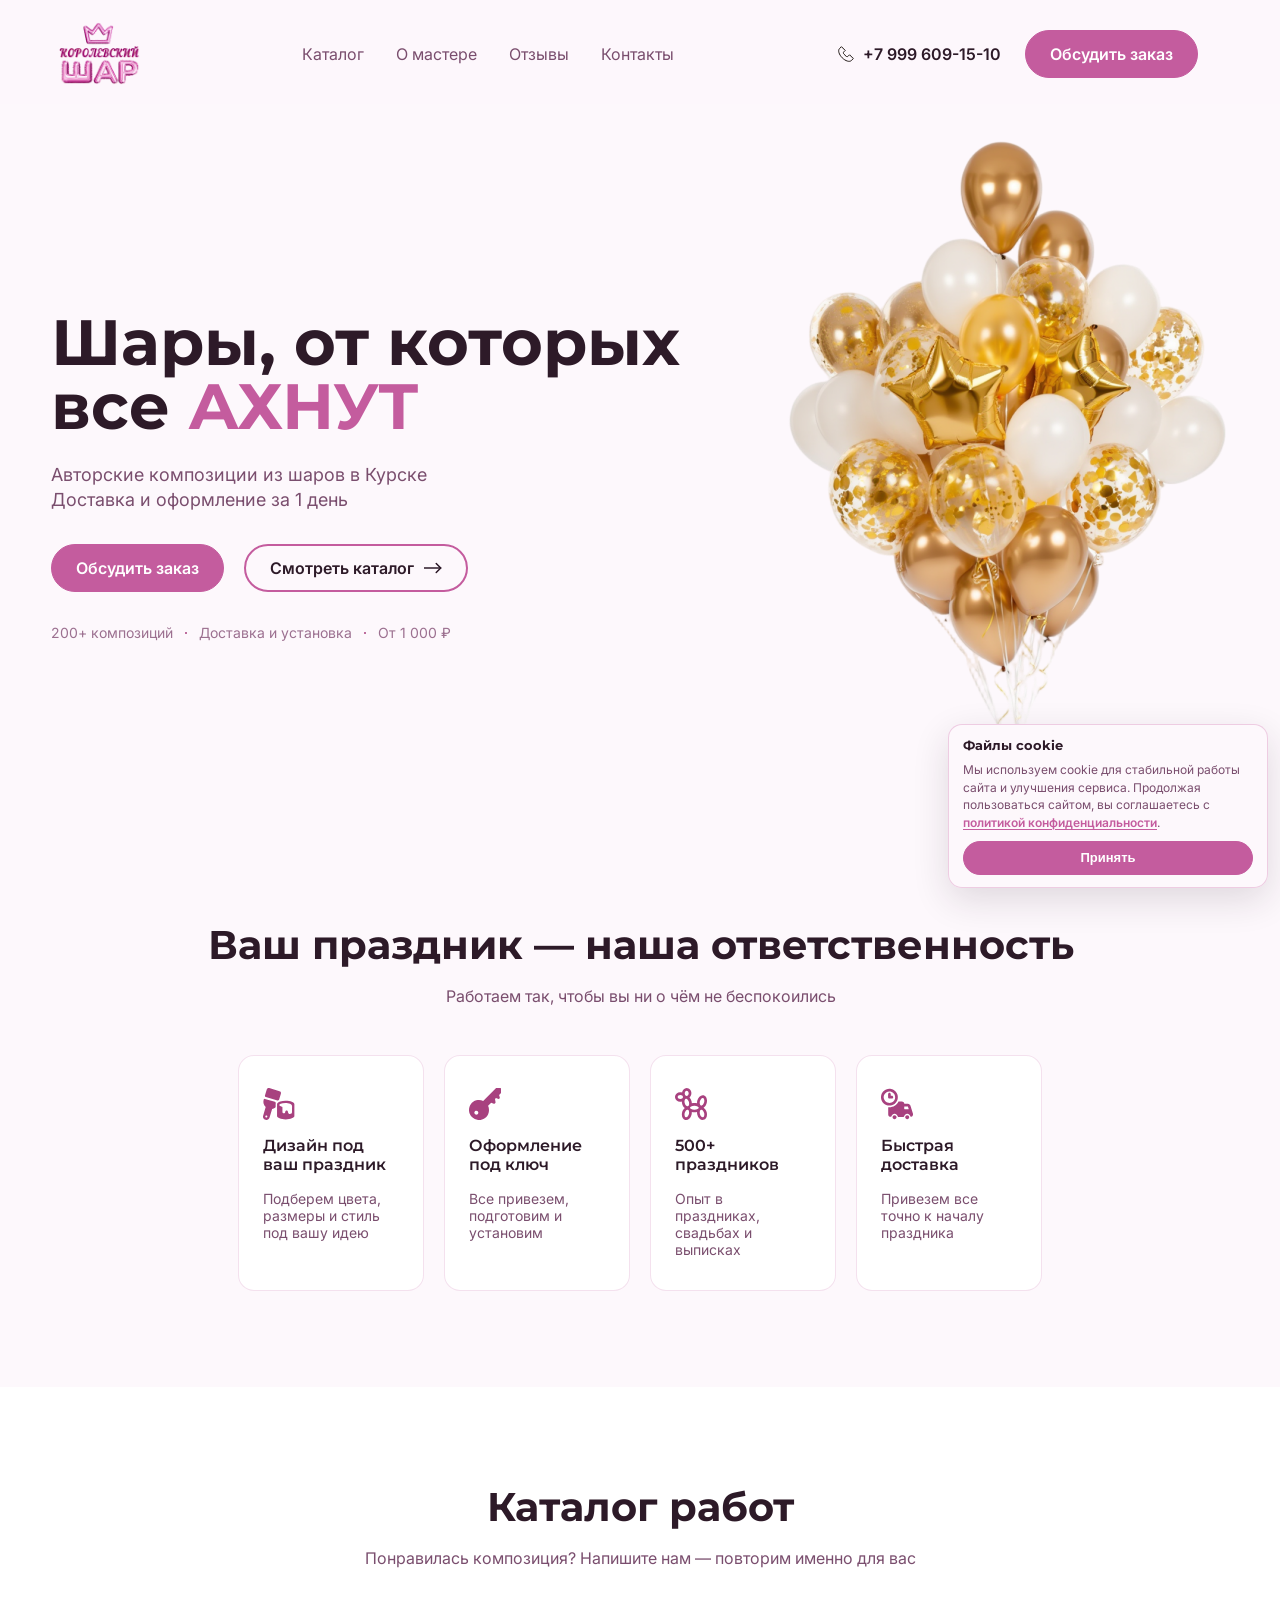
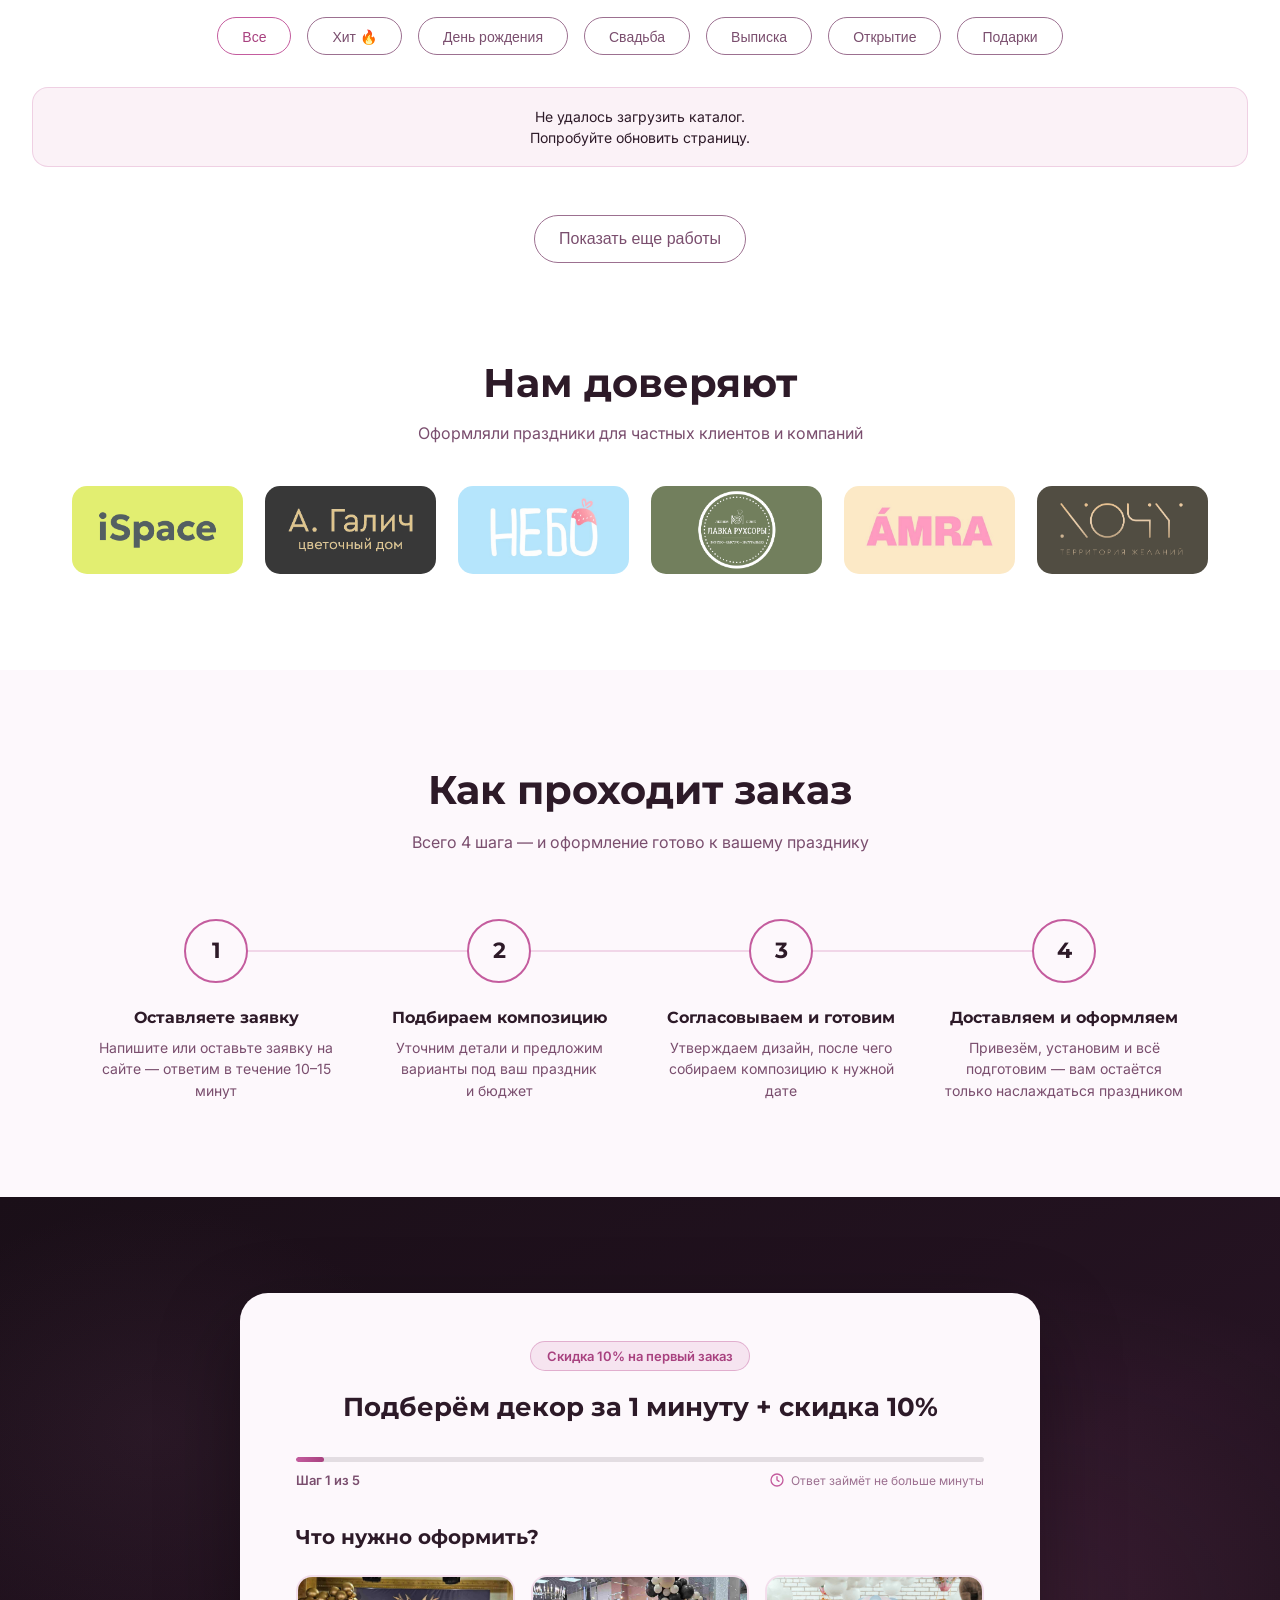
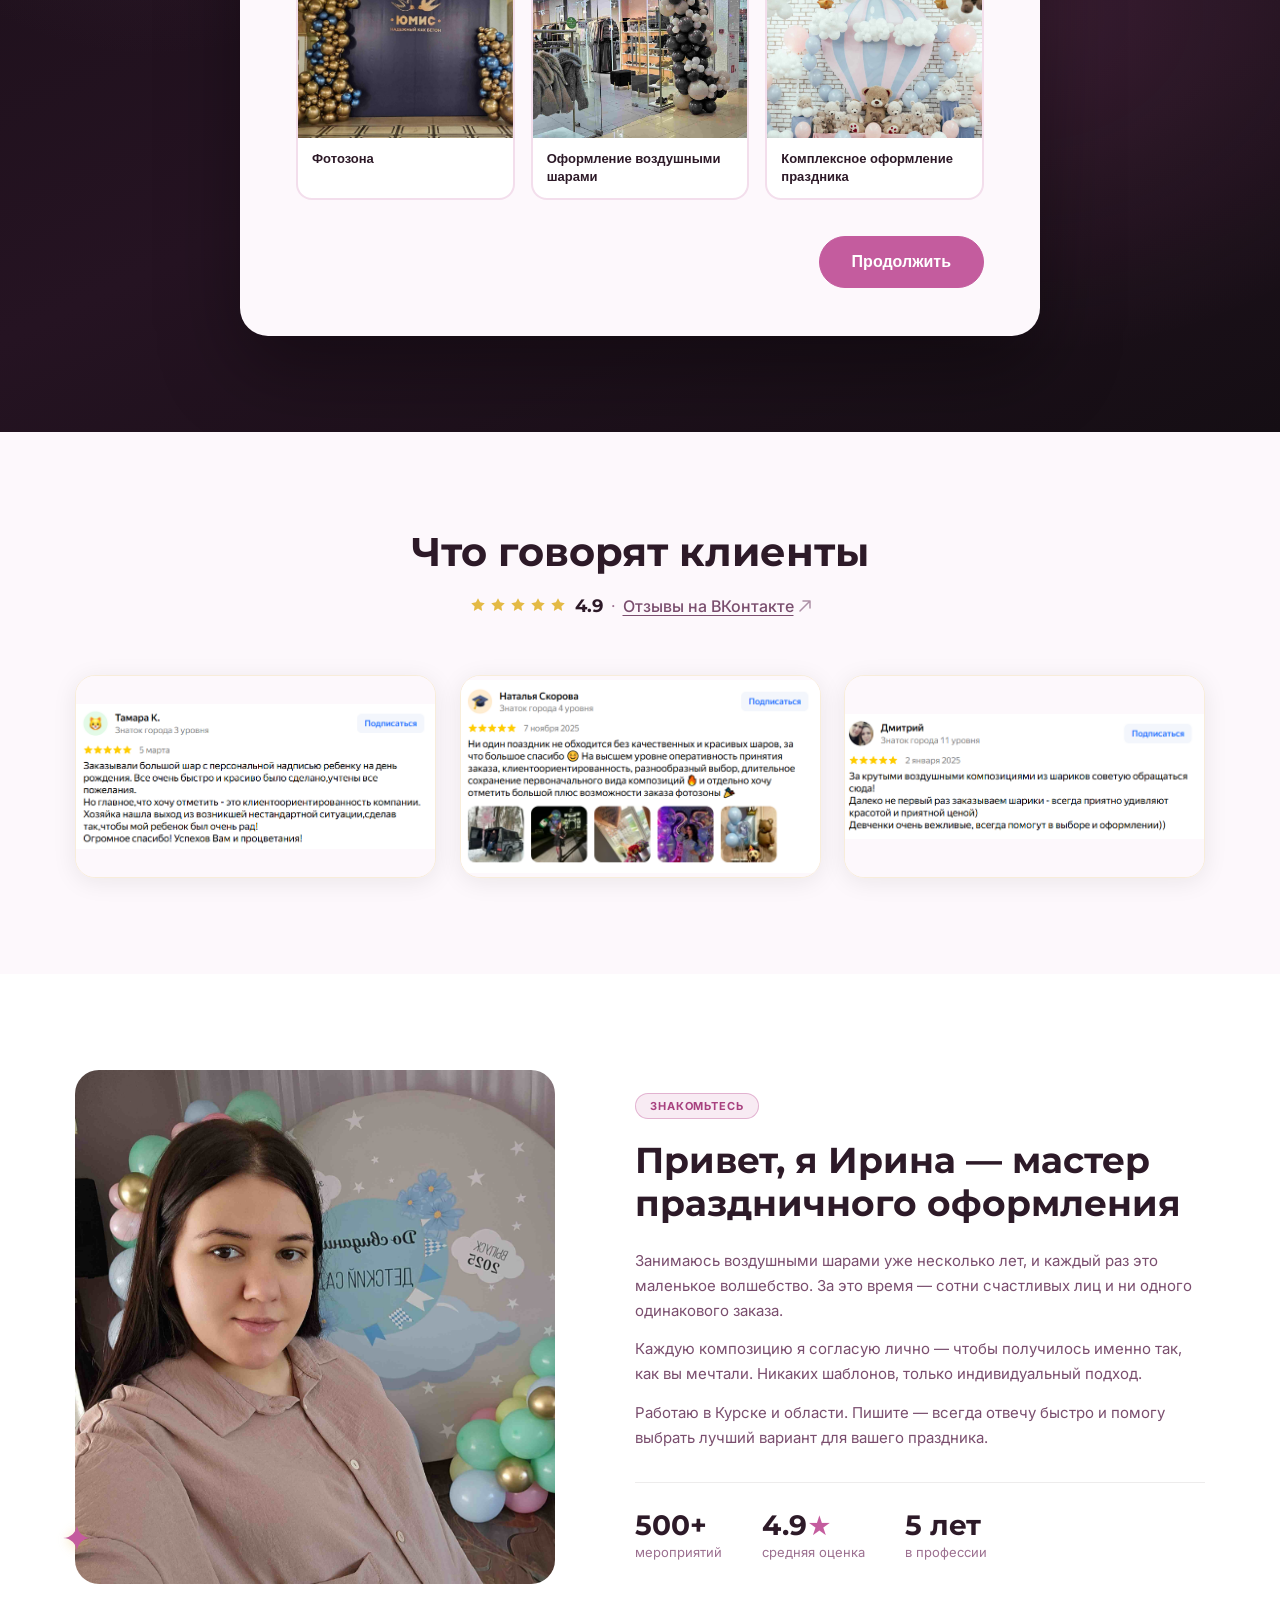
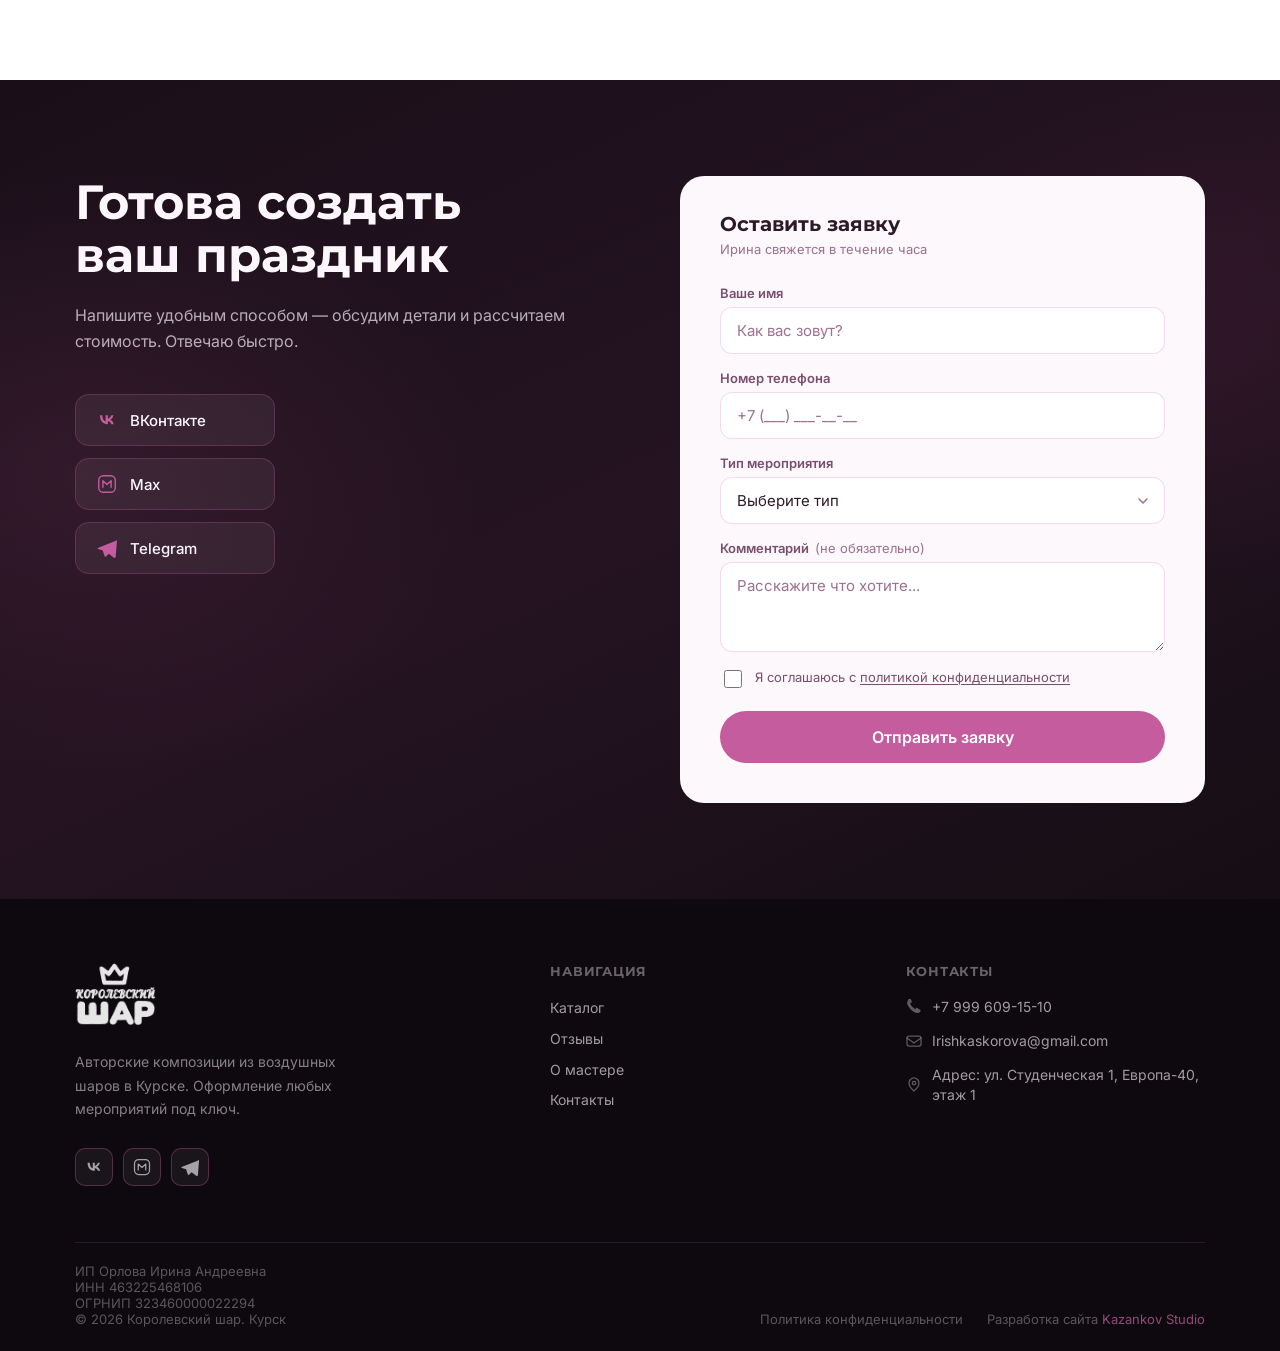
==== commit 5a4ffe33: "Сайт стал розовым, почти финальная версия" ====
--- a/index.html
+++ b/index.html
@@ -17,7 +17,7 @@
     />
 
     <!-- Favicon -->
-    <link rel="icon" href="./assets/brand/favicon.svg" type="image/svg+xml" />
+    <link rel="icon" href="./assets/brand/favicon.png" type="image/png+xml" />
 
     <link rel="stylesheet" href="./styles.css" />
     <script defer src="./script.js"></script>
@@ -28,10 +28,10 @@
       <div class="header__container">
         <a class="header__logo" href="#top" aria-label="Королевский шар — на главную">
           <img
-            src="./assets/brand/logo.svg"
+            src="./assets/brand/logo.png"
             alt="Королевский шар"
-            width="194"
-            height="38"
+            width="81"
+            height="63"
             decoding="async"
           />
         </a>
@@ -43,7 +43,7 @@
           <a class="header__link" href="#contacts">Контакты</a>
         </nav>
 
-        <a class="header__phone" href="tel:+79202702531" aria-label="Позвонить +7 (920) 270-25-31">
+        <a class="header__phone" href="tel:+79996091510" aria-label="Позвонить +7 999 609-15-10">
           <img
             class="header__phone-icon"
             src="./assets/icons/phone.svg"
@@ -52,7 +52,7 @@
             height="18"
             decoding="async"
           />
-          <span class="header__phone-text">+7 (920) 270-25-31</span>
+          <span class="header__phone-text">+7 999 609-15-10</span>
         </a>
 
         <a class="btn btn--primary header__cta" href="#order">Обсудить заказ</a>
@@ -77,9 +77,9 @@
             <a class="mobile-menu__link" href="#contacts">Контакты</a>
           </nav>
 
-          <a class="mobile-menu__phone" href="tel:+79202702531">
+          <a class="mobile-menu__phone" href="tel:+79996091510">
             <img src="./assets/icons/phone.svg" alt="" width="18" height="18" />
-            <span>+7 (920) 270-25-31</span>
+            <span>+7 999 609-15-10</span>
           </a>
 
           <a class="btn btn--primary mobile-menu__cta" href="#order">Обсудить заказ</a>
@@ -287,7 +287,7 @@
             </button>
           </div>
 
-          <div class="catalog__grid">
+          <div class="catalog__grid" id="catalogGrid">
             <article class="catalog-card" data-category="birthday" data-reveal>
               <span class="catalog-card__badge">День рождения</span>
               <img
@@ -305,7 +305,7 @@
                   Стеклянный шар «Гигант» с индивидуальной надписью
                 </p>
                 <div class="catalog-card__bottom">
-                  <div class="catalog-card__price">от 3 000 ₽</div>
+                  <div class="catalog-card__price">3 000 ₽</div>
                   <a class="btn btn--primary btn--sm" href="#order">Хочу такую</a>
                 </div>
               </div>
@@ -330,7 +330,7 @@
                   Нежная арка в розово-белых тонах для девочек
                 </p>
                 <div class="catalog-card__bottom">
-                  <div class="catalog-card__price">от 2 500 ₽</div>
+                  <div class="catalog-card__price">2 500 ₽</div>
                   <a class="btn btn--primary btn--sm" href="#order">Хочу такую</a>
                 </div>
               </div>
@@ -351,7 +351,7 @@
                 <h3 class="catalog-card__title">Сет на выписку</h3>
                 <p class="catalog-card__text">Отличный подарок для своей любимой</p>
                 <div class="catalog-card__bottom">
-                  <div class="catalog-card__price">от 3 700 ₽</div>
+                  <div class="catalog-card__price">3 700 ₽</div>
                   <a class="btn btn--primary btn--sm" href="#order">Хочу такую</a>
                 </div>
               </div>
@@ -372,7 +372,7 @@
                 <h3 class="catalog-card__title">Сет «Кошечки»</h3>
                 <p class="catalog-card__text">Нежный сет для маленькой принцессы</p>
                 <div class="catalog-card__bottom">
-                  <div class="catalog-card__price">от 2 300 ₽</div>
+                  <div class="catalog-card__price">2 300 ₽</div>
                   <a class="btn btn--primary btn--sm" href="#order">Хочу такую</a>
                 </div>
               </div>
@@ -395,7 +395,7 @@
                   Внутри большого шара сердце с новой фамилией!
                 </p>
                 <div class="catalog-card__bottom">
-                  <div class="catalog-card__price">от 2 500 ₽</div>
+                  <div class="catalog-card__price">2 500 ₽</div>
                   <a class="btn btn--primary btn--sm" href="#order">Хочу такую</a>
                 </div>
               </div>
@@ -418,7 +418,7 @@
                 <h3 class="catalog-card__title">Сет «Любовь»</h3>
                 <p class="catalog-card__text">Яркое дополнение вашего праздника</p>
                 <div class="catalog-card__bottom">
-                  <div class="catalog-card__price">от 4 000 ₽</div>
+                  <div class="catalog-card__price">4 000 ₽</div>
                   <a class="btn btn--primary btn--sm" href="#order">Хочу такую</a>
                 </div>
               </div>
@@ -444,7 +444,7 @@
                 <h3 class="catalog-card__title">Сет «Кошечки»</h3>
                 <p class="catalog-card__text">Нежный сет для маленькой принцессы</p>
                 <div class="catalog-card__bottom">
-                  <div class="catalog-card__price">от 2 300 ₽</div>
+                  <div class="catalog-card__price">2 300 ₽</div>
                   <a class="btn btn--primary btn--sm" href="#order">Хочу такую</a>
                 </div>
               </div>
@@ -472,7 +472,7 @@
                 <h3 class="catalog-card__title">Сет «Любовь»</h3>
                 <p class="catalog-card__text">Яркое дополнение вашего праздника</p>
                 <div class="catalog-card__bottom">
-                  <div class="catalog-card__price">от 4 000 ₽</div>
+                  <div class="catalog-card__price">4 000 ₽</div>
                   <a class="btn btn--primary btn--sm" href="#order">Хочу такую</a>
                 </div>
               </div>
@@ -498,7 +498,7 @@
                 <h3 class="catalog-card__title">Сет на выписку</h3>
                 <p class="catalog-card__text">Отличный подарок для своей любимой</p>
                 <div class="catalog-card__bottom">
-                  <div class="catalog-card__price">от 3 700 ₽</div>
+                  <div class="catalog-card__price">3 700 ₽</div>
                   <a class="btn btn--primary btn--sm" href="#order">Хочу такую</a>
                 </div>
               </div>
@@ -509,6 +509,39 @@
             <button id="catalog-more" class="btn btn--ghost" type="button">
               Показать еще работы
             </button>
+          </div>
+        </div>
+      </section>
+
+      <!-- ===== НАМ ДОВЕРЯЮТ ===== -->
+      <section class="trust" aria-label="Нам доверяют">
+        <div class="container">
+          <header class="trust__header" data-reveal>
+            <h2 class="trust__title">Нам доверяют</h2>
+            <p class="trust__subtitle">Оформляли праздники для частных клиентов и компаний</p>
+          </header>
+
+          <div class="trust__scroller" aria-label="Логотипы клиентов и компаний" data-reveal>
+            <ul class="trust__list" aria-label="Логотипы партнёров">
+              <li class="trust__item">
+                <img class="trust__logo" src="./assets/trust/Group%209.png" alt="Логотип партнёра 1" loading="lazy" decoding="async" />
+              </li>
+              <li class="trust__item">
+                <img class="trust__logo" src="./assets/trust/Group%2010.png" alt="Логотип партнёра 2" loading="lazy" decoding="async" />
+              </li>
+              <li class="trust__item">
+                <img class="trust__logo" src="./assets/trust/Group%2011.png" alt="Логотип партнёра 3" loading="lazy" decoding="async" />
+              </li>
+              <li class="trust__item">
+                <img class="trust__logo" src="./assets/trust/Group%2012.png" alt="Логотип партнёра 4" loading="lazy" decoding="async" />
+              </li>
+              <li class="trust__item">
+                <img class="trust__logo" src="./assets/trust/YMcSjuHC7pRY8HPZTCsYS58HBQqKqUJc3gqtFvCSsL4c5FlnHf08LU2UNGfEZZ4BZDTX3TLM2CZkl94rTxkat3py%201.png" alt="Логотип партнёра 5" loading="lazy" decoding="async" />
+              </li>
+              <li class="trust__item">
+                <img class="trust__logo" src="./assets/trust/%D0%BB%D0%BE%D0%B3%D0%BE%20%D0%A5%D0%9E%D0%A7%D0%A3%203%20%D1%87%D0%B5%D1%80%D0%BD%D1%8B%D0%B9%20%D0%BD%D0%B0%20%D0%B1%D0%B5%D0%BB%D0%BE%D0%BC%20%D1%81%20%D1%84%D0%BE%D0%BD%D0%BE%D0%BC%201.png" alt="Логотип партнёра 6" loading="lazy" decoding="async" />
+              </li>
+            </ul>
           </div>
         </div>
       </section>
@@ -654,7 +687,7 @@
                     <span class="quiz__option-img quiz__option-img--corporate" aria-hidden="true">
                       <img
                         class="quiz__option-img-photo"
-                        src="./assets/quiz/corporate%20event.jpg"
+                        src="./assets/quiz/corporate-event.jpg"
                         alt=""
                         loading="lazy"
                         decoding="async"
@@ -678,7 +711,7 @@
                     <span class="quiz__option-img quiz__option-img--gender" aria-hidden="true">
                       <img
                         class="quiz__option-img-photo"
-                        src="./assets/quiz/gender%20party.jpg"
+                        src="./assets/quiz/gender-party.jpg"
                         alt=""
                         loading="lazy"
                         decoding="async"
@@ -706,15 +739,15 @@
                 <p class="quiz__question">На какой бюджет рассчитываете?</p>
                 <div class="quiz__options quiz__options--list">
                   <button class="quiz__option" data-value="budget-low" type="button">
-                    <span class="quiz__option-label">до 20&nbsp;000 ₽</span>
+                    <span class="quiz__option-label">до 5&nbsp;000 ₽</span>
                     <span class="quiz__option-check" aria-hidden="true"></span>
                   </button>
                   <button class="quiz__option" data-value="budget-mid" type="button">
-                    <span class="quiz__option-label">20&nbsp;000 — 40&nbsp;000 ₽</span>
+                    <span class="quiz__option-label">5&nbsp;000 — 10&nbsp;000 ₽</span>
                     <span class="quiz__option-check" aria-hidden="true"></span>
                   </button>
                   <button class="quiz__option" data-value="budget-high" type="button">
-                    <span class="quiz__option-label">от 40&nbsp;000 ₽</span>
+                    <span class="quiz__option-label">от 10&nbsp;000 ₽</span>
                     <span class="quiz__option-check" aria-hidden="true"></span>
                   </button>
                 </div>
@@ -766,7 +799,7 @@
                   <input class="quiz__input" id="quiz-phone" type="tel" placeholder="+7 (___) ___-__-__" autocomplete="tel">
                   <label class="quiz__consent">
                     <input type="checkbox" class="quiz__checkbox" id="quiz-consent">
-                    <span class="quiz__consent-text">Я соглашаюсь с <a href="#" class="quiz__consent-link">политикой конфиденциальности</a></span>
+                    <span class="quiz__consent-text">Я соглашаюсь с <a href="./privacy.html" class="quiz__consent-link">политикой конфиденциальности</a></span>
                   </label>
                 </div>
               </div>
@@ -777,8 +810,8 @@
             <div class="quiz__success" id="quiz-success" aria-live="polite">
               <div class="quiz__success-icon" aria-hidden="true">
                 <svg class="quiz__success-svg" width="64" height="64" viewBox="0 0 64 64" fill="none" xmlns="http://www.w3.org/2000/svg">
-                  <circle cx="32" cy="32" r="28" stroke="#e4ba45" stroke-width="2.5"/>
-                  <path d="M20 33 29 42 44 24" stroke="#e4ba45" stroke-width="2.5" stroke-linecap="round" stroke-linejoin="round"/>
+                  <circle cx="32" cy="32" r="28" stroke="currentColor" stroke-width="2.5"/>
+                  <path d="M20 33 29 42 44 24" stroke="currentColor" stroke-width="2.5" stroke-linecap="round" stroke-linejoin="round"/>
                 </svg>
               </div>
               <h3 class="quiz__success-title">Спасибо! Варианты уже подбираем</h3>
@@ -818,8 +851,8 @@
               </span>
               <span class="reviews__rating">4.9</span>
               <span class="reviews__divider" aria-hidden="true">·</span>
-              <a class="reviews__link" href="https://vk.com" target="_blank" rel="noopener">
-                120 отзывов на ВКонтакте
+              <a class="reviews__link" href="https://vk.com/irishkin_sharik" target="_blank" rel="noopener">
+                Отзывы на ВКонтакте
                 <svg class="reviews__link-icon" width="14" height="14" viewBox="0 0 14 14" fill="none" aria-hidden="true">
                   <path d="M2 12L12 2M12 2H5M12 2v7" stroke="currentColor" stroke-width="1.5" stroke-linecap="round" stroke-linejoin="round"/>
                 </svg>
@@ -925,21 +958,21 @@
               <p class="cta__subtitle">Напишите удобным способом — обсудим детали и рассчитаем стоимость. Отвечаю быстро.</p>
 
               <div class="cta__socials">
-                <a class="cta__social" href="https://vk.com" target="_blank" rel="noopener" aria-label="ВКонтакте">
+                <a class="cta__social" href="https://vk.com/irishkin_sharik" target="_blank" rel="noopener" aria-label="ВКонтакте">
                   <svg class="cta__social-icon" viewBox="0 0 24 24" fill="none" xmlns="http://www.w3.org/2000/svg" aria-hidden="true">
                     <path d="M2 12C2 6.477 6.477 2 12 2s10 4.477 10 10-4.477 10-10 10S2 17.523 2 12z" fill="none"/>
                     <path d="M12.676 16.5c-5.267 0-8.27-3.617-8.392-9.626h2.637c.082 4.411 2.031 6.282 3.569 6.67V6.874h2.484v3.8c1.52-.163 3.116-1.904 3.655-3.8h2.484a7.384 7.384 0 01-3.39 4.839 7.637 7.637 0 013.776 4.787h-2.73a4.71 4.71 0 00-3.795-3.39v3.39h-.298z" fill="currentColor"/>
                   </svg>
                   <span>ВКонтакте</span>
                 </a>
-                <a class="cta__social" href="https://max.ru" target="_blank" rel="noopener" aria-label="Max">
+                <a class="cta__social" href="https://max.ru/u/f9LHodD0cOLvgBHjp9xeVZrOtt4Y-TFF7keS7iDaWhk1gXdK15sl3KG1Tik" target="_blank" rel="noopener" aria-label="Max">
                   <svg class="cta__social-icon" viewBox="0 0 24 24" fill="none" xmlns="http://www.w3.org/2000/svg" aria-hidden="true">
                     <rect x="3" y="3" width="18" height="18" rx="5" fill="none" stroke="currentColor" stroke-width="1.5"/>
                     <path d="M7.5 15.5V8.5l4.5 4 4.5-4v7" stroke="currentColor" stroke-width="1.5" stroke-linecap="round" stroke-linejoin="round"/>
                   </svg>
                   <span>Max</span>
                 </a>
-                <a class="cta__social" href="https://t.me" target="_blank" rel="noopener" aria-label="Telegram">
+                <a class="cta__social" href="https://t.me/IrishkaSk15" target="_blank" rel="noopener" aria-label="Telegram">
                   <svg class="cta__social-icon" viewBox="0 0 24 24" fill="none" xmlns="http://www.w3.org/2000/svg" aria-hidden="true">
                     <path d="M21.8 4.1L2.6 11.6c-1.3.5-1.3 1.3-.2 1.6l4.9 1.5 1.9 5.8c.3.7.2 1 .9 1 .5 0 .8-.2 1.1-.5l2.7-2.6 5.6 4.1c1 .6 1.8.3 2-.9L22.8 5.2c.3-1.4-.5-2-1-1.1z" fill="currentColor"/>
                   </svg>
@@ -996,7 +1029,7 @@
 
                 <label class="cta__consent">
                   <input class="cta__checkbox" type="checkbox" id="cta-consent">
-                  <span class="cta__consent-text">Я соглашаюсь с <a href="#" class="cta__consent-link">политикой конфиденциальности</a></span>
+                  <span class="cta__consent-text">Я соглашаюсь с <a href="./privacy.html" class="cta__consent-link">политикой конфиденциальности</a></span>
                 </label>
 
                 <button class="cta__submit" type="submit">
@@ -1032,10 +1065,10 @@
           <div class="footer__col footer__col--brand">
             <a class="footer__logo" href="#top" aria-label="Королевский шар — на главную">
               <img
-                src="./assets/brand/logo.svg"
+                src="./assets/brand/logo.png"
                 alt="Королевский шар"
-                width="160"
-                height="32"
+                width="81"
+                height="63"
                 decoding="async"
                 class="footer__logo-img"
               />
@@ -1044,20 +1077,20 @@
 
             <div class="footer__socials" aria-label="Мы в соцсетях">
               <!-- ВКонтакте -->
-              <a class="footer__social" href="https://vk.com" target="_blank" rel="noopener" aria-label="ВКонтакте">
+              <a class="footer__social" href="https://vk.com/irishkin_sharik" target="_blank" rel="noopener" aria-label="ВКонтакте">
                 <svg width="20" height="20" viewBox="0 0 24 24" fill="none" aria-hidden="true">
                   <path d="M12.676 16.5c-5.267 0-8.27-3.617-8.392-9.626h2.637c.082 4.411 2.031 6.282 3.569 6.67V6.874h2.484v3.8c1.52-.163 3.116-1.904 3.655-3.8h2.484a7.384 7.384 0 01-3.39 4.839 7.637 7.637 0 013.776 4.787h-2.73a4.71 4.71 0 00-3.795-3.39v3.39h-.298z" fill="currentColor"/>
                 </svg>
               </a>
               <!-- Max -->
-              <a class="footer__social" href="https://max.ru" target="_blank" rel="noopener" aria-label="Max">
+              <a class="footer__social" href="https://max.ru/u/f9LHodD0cOLvgBHjp9xeVZrOtt4Y-TFF7keS7iDaWhk1gXdK15sl3KG1Tik" target="_blank" rel="noopener" aria-label="Max">
                 <svg width="20" height="20" viewBox="0 0 24 24" fill="none" aria-hidden="true">
                   <rect x="3" y="3" width="18" height="18" rx="5" stroke="currentColor" stroke-width="1.5"/>
                   <path d="M7.5 15.5V8.5l4.5 4 4.5-4v7" stroke="currentColor" stroke-width="1.5" stroke-linecap="round" stroke-linejoin="round"/>
                 </svg>
               </a>
               <!-- Telegram -->
-              <a class="footer__social" href="https://t.me" target="_blank" rel="noopener" aria-label="Telegram">
+              <a class="footer__social" href="https://t.me/IrishkaSk15" target="_blank" rel="noopener" aria-label="Telegram">
                 <svg width="20" height="20" viewBox="0 0 24 24" fill="none" aria-hidden="true">
                   <path d="M21.8 4.1L2.6 11.6c-1.3.5-1.3 1.3-.2 1.6l4.9 1.5 1.9 5.8c.3.7.2 1 .9 1 .5 0 .8-.2 1.1-.5l2.7-2.6 5.6 4.1c1 .6 1.8.3 2-.9L22.8 5.2c.3-1.4-.5-2-1-1.1z" fill="currentColor"/>
                 </svg>
@@ -1083,20 +1116,35 @@
             <h3 class="footer__col-title">Контакты</h3>
             <ul class="footer__contacts">
               <li>
-                <a class="footer__contact" href="tel:+79202702531" aria-label="Телефон">
+                <a class="footer__contact" href="tel:+79996091510" aria-label="Телефон">
                   <svg class="footer__contact-icon" width="16" height="16" viewBox="0 0 16 16" fill="none" aria-hidden="true">
                     <path d="M14.4 10.907c-.44-.427-2.827-1.84-3.36-2.027-.533-.186-.813-.013-.973.24l-.48.76c-.16.24-.307.267-.56.133-.8-.427-2.2-1.493-3.147-2.64-.88-1.067-1.373-2.347-1.56-2.96-.107-.347-.027-.507.2-.587l.88-.293c.28-.08.573-.293.44-.787-.16-.547-1.04-3.093-1.413-3.427-.373-.333-.68-.253-.88-.16A4.8 4.8 0 001.6 2.547c-.32.293-.96 1.28-.16 3.04.8 1.76 1.813 3.267 3.387 4.8 1.573 1.533 3.04 2.48 5.04 3.253 2 .773 3.04.24 3.413-.053a4.933 4.933 0 001.28-1.44c.187-.32.24-.6-.16-.853-.053-.027-.013-.013 0 0-.04-.04-.04-.04 0 0z" fill="currentColor"/>
                   </svg>
-                  +7 (920) 270-25-31
+                  +7 999 609-15-10
                 </a>
               </li>
               <li>
-                <a class="footer__contact" href="mailto:info@korolevskiy-shar.ru" aria-label="Email">
+                <a class="footer__contact" href="mailto:Irishkaskorova@gmail.com" aria-label="Email">
                   <svg class="footer__contact-icon" width="16" height="16" viewBox="0 0 16 16" fill="none" aria-hidden="true">
                     <rect x="1" y="3" width="14" height="10" rx="2" stroke="currentColor" stroke-width="1.25"/>
                     <path d="M1 5l7 5 7-5" stroke="currentColor" stroke-width="1.25" stroke-linecap="round"/>
                   </svg>
-                  info@korolevskiy-shar.ru
+                  Irishkaskorova@gmail.com
+                </a>
+              </li>
+              <li>
+                <a
+                  class="footer__contact"
+                  href="https://yandex.com.tr/maps/-/CPbZeQjc"
+                  target="_blank"
+                  rel="noopener"
+                  aria-label="Адрес на карте"
+                >
+                  <svg class="footer__contact-icon" width="16" height="16" viewBox="0 0 16 16" fill="none" aria-hidden="true">
+                    <path d="M8 14s5-4.15 5-8a5 5 0 0 0-10 0c0 3.85 5 8 5 8z" stroke="currentColor" stroke-width="1.25" stroke-linejoin="round"/>
+                    <circle cx="8" cy="6" r="1.75" stroke="currentColor" stroke-width="1.25"/>
+                  </svg>
+                  Адрес: ул. Студенческая 1, Европа-40, этаж 1
                 </a>
               </li>
             </ul>
@@ -1109,8 +1157,15 @@
 
         <!-- Нижняя строка -->
         <div class="footer__bottom">
-          <p class="footer__copy">© 2026 Королевский шар. Курск</p>
-          <a class="footer__privacy" href="#">Политика конфиденциальности</a>
+          <div class="footer__legal" aria-label="Реквизиты">
+            <p class="footer__copy">
+              ИП Орлова Ирина Андреевна<br />
+              ИНН 463225468106<br />
+              ОГРНИП 323460000022294
+            </p>
+            <p class="footer__copy">© 2026 Королевский шар. Курск</p>
+          </div>
+          <a class="footer__privacy" href="./privacy.html">Политика конфиденциальности</a>
           <p class="footer__dev">
             Разработка сайта
             <a class="footer__dev-link" href="https://www.kazankov.studio/" target="_blank" rel="noopener">Kazankov Studio</a>
@@ -1182,7 +1237,7 @@
 
             <label class="cta__consent">
               <input class="cta__checkbox" type="checkbox" id="order-request-consent">
-              <span class="cta__consent-text">Я соглашаюсь с <a href="#" class="cta__consent-link">политикой конфиденциальности</a></span>
+              <span class="cta__consent-text">Я соглашаюсь с <a href="./privacy.html" class="cta__consent-link">политикой конфиденциальности</a></span>
             </label>
 
             <button class="cta__submit" type="submit">
@@ -1265,7 +1320,7 @@
 
             <label class="cta__consent">
               <input class="cta__checkbox" type="checkbox" id="order-interest-consent">
-              <span class="cta__consent-text">Я соглашаюсь с <a href="#" class="cta__consent-link">политикой конфиденциальности</a></span>
+              <span class="cta__consent-text">Я соглашаюсь с <a href="./privacy.html" class="cta__consent-link">политикой конфиденциальности</a></span>
             </label>
 
             <button class="cta__submit" type="submit">
@@ -1313,6 +1368,455 @@
         />
       </div>
     </div>
+
+    <script>
+      document.addEventListener("DOMContentLoaded", () => {
+        const CSV_URL =
+          "https://docs.google.com/spreadsheets/d/e/2PACX-1vQWIZLJ7xeZj936IykQpQ9Ll_jTAGWMFKckRZeDdbYm23UQPWHdZIWrV7P-eSkaxVLRvkTcOrmb0qQH/pub?output=csv";
+
+        const grid = document.getElementById("catalogGrid");
+        if (!grid) return;
+
+        // Remove existing listeners from script.js by cloning nodes.
+        const filtersWrap = document.querySelector(".catalog__filters");
+        const originalFilterButtons = Array.from(filtersWrap?.querySelectorAll("[data-filter]") || []);
+        const filterButtons = originalFilterButtons.map((btn) => {
+          const clone = btn.cloneNode(true);
+          btn.parentNode?.replaceChild(clone, btn);
+          return clone;
+        });
+
+        const oldMoreBtn = document.getElementById("catalog-more");
+        let moreBtn = oldMoreBtn;
+        if (oldMoreBtn) {
+          const clone = oldMoreBtn.cloneNode(true);
+          oldMoreBtn.parentNode?.replaceChild(clone, oldMoreBtn);
+          moreBtn = clone;
+        }
+
+        const state = {
+          all: [],
+          filter: "all",
+          page: 1,
+          perPage: 6,
+        };
+
+        const CATALOG_MORE_LABEL = "Показать еще работы";
+        const CATALOG_MORE_DONE = "Работы показаны";
+
+        function showSkeletons() {
+          grid.innerHTML = "";
+          if (moreBtn) {
+            moreBtn.hidden = true;
+            moreBtn.disabled = false;
+            moreBtn.textContent = CATALOG_MORE_LABEL;
+            moreBtn.removeAttribute("aria-disabled");
+          }
+          for (let i = 0; i < 3; i += 1) {
+            const card = document.createElement("article");
+            card.className = "catalog-card catalog-card--skeleton";
+            card.innerHTML = `
+              <div class="catalog-card__image catalog-skel__img" aria-hidden="true"></div>
+              <div class="catalog-card__body">
+                <div class="catalog-skel__line catalog-skel__title" aria-hidden="true"></div>
+                <div class="catalog-skel__line" aria-hidden="true"></div>
+                <div class="catalog-skel__line catalog-skel__line--short" aria-hidden="true"></div>
+                <div class="catalog-card__bottom">
+                  <div class="catalog-skel__line catalog-skel__price" aria-hidden="true"></div>
+                  <div class="catalog-skel__btn" aria-hidden="true"></div>
+                </div>
+              </div>
+            `;
+            grid.appendChild(card);
+          }
+        }
+
+        function showError() {
+          grid.innerHTML = "";
+          const msg = document.createElement("div");
+          msg.className = "catalog-error";
+          msg.innerText = "Не удалось загрузить каталог.\nПопробуйте обновить страницу.";
+          grid.appendChild(msg);
+          if (moreBtn) moreBtn.hidden = true;
+        }
+
+        function parseBool(v) {
+          return String(v || "").trim().toLowerCase() === "true";
+        }
+
+        function parseCSV(text) {
+          const lines = String(text || "").replace(/\r\n/g, "\n").replace(/\r/g, "\n").split("\n").filter(Boolean);
+          if (!lines.length) return [];
+
+          function splitLine(line) {
+            const out = [];
+            let cur = "";
+            let inQuotes = false;
+            for (let i = 0; i < line.length; i += 1) {
+              const ch = line[i];
+              if (ch === '"') {
+                const next = line[i + 1];
+                if (inQuotes && next === '"') {
+                  cur += '"';
+                  i += 1;
+                } else {
+                  inQuotes = !inQuotes;
+                }
+                continue;
+              }
+              if (ch === "," && !inQuotes) {
+                out.push(cur);
+                cur = "";
+                continue;
+              }
+              cur += ch;
+            }
+            out.push(cur);
+            return out.map((s) => s.trim());
+          }
+
+          const headers = splitLine(lines[0]).map((h) => h.trim());
+          const rows = [];
+          for (let i = 1; i < lines.length; i += 1) {
+            const cols = splitLine(lines[i]);
+            if (!cols.length) continue;
+            const obj = {};
+            headers.forEach((h, idx) => {
+              obj[h] = cols[idx] ?? "";
+            });
+            rows.push(obj);
+          }
+          return rows;
+        }
+
+        function toDirectImageUrl(url) {
+          const u = String(url || "").trim();
+          if (!u) return "";
+
+          // Google Drive: share/view/open → thumbnail (стабильнее для <img>)
+          let fileId = "";
+          const filePath = u.match(/drive\.google\.com\/file\/d\/([^/?#]+)/i);
+          if (filePath && filePath[1]) fileId = filePath[1];
+          if (!fileId && /drive\.google\.com/i.test(u)) {
+            const idParam = u.match(/[?&]id=([^&]+)/i);
+            if (idParam && idParam[1]) fileId = idParam[1];
+          }
+          if (fileId) return `https://drive.google.com/thumbnail?id=${fileId}&sz=w1000`;
+          return u;
+        }
+
+        function categoryLabel(category) {
+          const map = {
+            hit: "Хит",
+            dr: "День рождения",
+            svadba: "Свадьба",
+            vypiska: "Выписка",
+            otkrytie: "Открытие",
+            podarki: "Подарки",
+          };
+          return map[category] || "Каталог";
+        }
+
+        // Map existing chip values → sheet category codes
+        function normalizeFilter(filter) {
+          const map = {
+            all: "all",
+            hit: "hit",
+            birthday: "dr",
+            wedding: "svadba",
+            discharge: "vypiska",
+            opening: "otkrytie",
+            gifts: "podarki",
+            podarki: "podarki",
+            dr: "dr",
+            svadba: "svadba",
+            vypiska: "vypiska",
+            otkrytie: "otkrytie",
+          };
+          return map[filter] || filter;
+        }
+
+        function getFilteredItems() {
+          const f = normalizeFilter(state.filter);
+          if (f === "all") return state.all;
+          if (f === "hit") return state.all.filter((x) => x.is_hit);
+          return state.all.filter((x) => x.category === f);
+        }
+
+        function setActiveFilter(nextFilter) {
+          state.filter = nextFilter;
+          state.page = 1;
+
+          filterButtons.forEach((b) => {
+            const isActive = (b.getAttribute("data-filter") || "all") === nextFilter;
+            b.classList.toggle("active", isActive);
+            b.classList.toggle("chip--active", isActive);
+            b.setAttribute("aria-selected", String(isActive));
+          });
+        }
+
+        function render(reset = false) {
+          const items = getFilteredItems();
+          const limit = state.page * state.perPage;
+          const slice = items.slice(0, limit);
+
+          if (reset) grid.innerHTML = "";
+
+          // Render only the newly required items on "load more"
+          const already = grid.querySelectorAll(".catalog-card:not(.catalog-card--skeleton)").length;
+          const next = slice.slice(already);
+
+          next.forEach((item) => {
+            const card = document.createElement("article");
+            card.className = "catalog-card";
+            card.setAttribute("data-category", item.category === "hit" ? "hit" : item.category);
+
+            const badge = document.createElement("span");
+            badge.className = "catalog-card__badge" + (item.category === "hit" ? " catalog-card__badge--hit" : "");
+            badge.textContent = categoryLabel(item.category);
+            if (item.category === "hit") {
+              badge.innerHTML = `Хит <span aria-hidden="true">🔥</span>`;
+            }
+
+            let mediaEl = null;
+            if (!item.image) {
+              const ph = document.createElement("div");
+              ph.className = "catalog-card__image catalog-img-ph";
+              ph.setAttribute("aria-label", "Изображение временно недоступно");
+              ph.innerHTML = `<span class="catalog-img-ph__emoji" aria-hidden="true">🎈</span>`;
+              mediaEl = ph;
+            } else {
+              const img = document.createElement("img");
+              img.className = "catalog-card__image";
+              img.alt = item.name ? item.name : "Композиция из шаров";
+              img.width = 392;
+              img.height = 201;
+              img.loading = "lazy";
+              img.decoding = "async";
+              img.src = item.image;
+
+              img.addEventListener(
+                "error",
+                () => {
+                  const ph = document.createElement("div");
+                  ph.className = "catalog-card__image catalog-img-ph";
+                  ph.setAttribute("aria-label", "Изображение временно недоступно");
+                  ph.innerHTML = `<span class="catalog-img-ph__emoji" aria-hidden="true">🎈</span>`;
+                  img.replaceWith(ph);
+                },
+                { once: true }
+              );
+
+              mediaEl = img;
+            }
+
+            const body = document.createElement("div");
+            body.className = "catalog-card__body";
+
+            const title = document.createElement("h3");
+            title.className = "catalog-card__title";
+            title.textContent = item.name || "Композиция";
+
+            const desc = document.createElement("p");
+            desc.className = "catalog-card__text";
+            desc.textContent = item.description || "";
+
+            const bottom = document.createElement("div");
+            bottom.className = "catalog-card__bottom";
+
+            const price = document.createElement("div");
+            price.className = "catalog-card__price";
+            const priceText =
+              typeof item.price === "number" && Number.isFinite(item.price)
+                ? `${item.price.toLocaleString("ru-RU")} ₽`
+                : "по запросу";
+            price.textContent = priceText;
+
+            const btn = document.createElement("a");
+            btn.className = "btn btn--primary btn--sm";
+            btn.href = "#order";
+            btn.textContent = "Хочу такую";
+
+            bottom.appendChild(price);
+            bottom.appendChild(btn);
+
+            body.appendChild(title);
+            body.appendChild(desc);
+            body.appendChild(bottom);
+
+            card.appendChild(badge);
+            card.appendChild(mediaEl);
+            card.appendChild(body);
+            grid.appendChild(card);
+          });
+
+          if (moreBtn) {
+            if (items.length === 0) {
+              moreBtn.hidden = true;
+              moreBtn.disabled = false;
+              moreBtn.textContent = CATALOG_MORE_LABEL;
+              moreBtn.removeAttribute("aria-disabled");
+            } else if (items.length <= limit) {
+              moreBtn.hidden = false;
+              moreBtn.disabled = true;
+              moreBtn.textContent = CATALOG_MORE_DONE;
+              moreBtn.setAttribute("aria-disabled", "true");
+            } else {
+              moreBtn.hidden = false;
+              moreBtn.disabled = false;
+              moreBtn.textContent = CATALOG_MORE_LABEL;
+              moreBtn.removeAttribute("aria-disabled");
+            }
+          }
+        }
+
+        async function init() {
+          // Clear existing cards
+          showSkeletons();
+
+          try {
+            // Google Sheets "pub?output=csv" often responds with 307 redirect to
+            // a googleusercontent URL. Some browsers block CORS on such redirects.
+            // Workaround: first resolve final URL via a no-cors probe, then fetch CSV directly.
+            let finalUrl = CSV_URL;
+            try {
+              const probe = await fetch(CSV_URL, { mode: "no-cors", redirect: "follow" });
+              if (probe && typeof probe.url === "string" && probe.url) {
+                finalUrl = probe.url;
+              }
+            } catch (_) {
+              // If probe fails, fall back to original URL (may still work in some environments).
+            }
+
+            const res = await fetch(finalUrl, { cache: "no-store" });
+            if (!res.ok) throw new Error(String(res.status));
+            const csvText = await res.text();
+
+            const rows = parseCSV(csvText);
+            const items = rows
+              .map((r) => {
+                const name = r.name ?? r.Name ?? r.NAME ?? "";
+                const categoryRaw = r.category ?? r.Category ?? r.CATEGORY ?? "";
+                const activeRaw = r.active ?? r.Active ?? r.ACTIVE ?? "TRUE";
+
+                // support both schemas (with/without is_hit column)
+                const isHitRaw = r.is_hit ?? r.isHit ?? r.hit ?? r.IS_HIT ?? "";
+                const priceRaw = r.price ?? r.Price ?? r.PRICE ?? "";
+                const description = r.description ?? r.Description ?? r.DESCRIPTION ?? "";
+                const imageRaw = r.image ?? r.Image ?? r.IMAGE ?? "";
+
+                const category = String(categoryRaw || "").trim();
+                const is_hit = parseBool(isHitRaw) || category === "hit";
+                const active = parseBool(activeRaw);
+
+                const num = Number(String(priceRaw || "").replace(/\s/g, "").replace(",", "."));
+                const price = Number.isFinite(num) ? num : null;
+
+                return {
+                  name: String(name || "").trim(),
+                  category: category,
+                  is_hit,
+                  price,
+                  description: String(description || "").trim(),
+                  image: toDirectImageUrl(imageRaw),
+                  active,
+                };
+              })
+              .filter((x) => x.active);
+
+            state.all = items;
+
+            // Ensure dynamic "Хочу такую" buttons open the existing interest modal
+            // (script.js binds only to links present at initial load).
+            document.addEventListener("click", (e) => {
+              const a = e.target instanceof Element ? e.target.closest("#catalogGrid a[href=\"#order\"]") : null;
+              if (!a) return;
+              const card = a.closest(".catalog-card");
+              if (!card) return;
+
+              const interestModal = document.getElementById("order-modal-interest");
+              const interestCloseBtn = interestModal?.querySelector(".order-modal__close");
+              const interestForm = document.getElementById("order-interest-form");
+              const interestSuccess = document.getElementById("order-interest-success");
+              const interestTitleEl = document.getElementById("order-interest-title");
+              if (!interestModal) return;
+
+              e.preventDefault();
+
+              // Reset interest form state (same behavior as in script.js)
+              if (interestForm) {
+                const wrap = interestForm.closest(".cta__form-wrap");
+                const header = wrap?.querySelector(".cta__form-header");
+                if (header) header.style.display = "";
+                interestForm.style.display = "";
+                interestForm.reset();
+                interestForm.querySelectorAll(".is-error").forEach((el) => el.classList.remove("is-error"));
+              }
+              if (interestSuccess) interestSuccess.classList.remove("is-visible");
+
+              const title = card.querySelector(".catalog-card__title")?.textContent?.trim() || "выбранный вариант";
+              if (interestTitleEl) interestTitleEl.textContent = title;
+
+              interestModal.classList.add("is-open");
+              interestModal.setAttribute("aria-hidden", "false");
+              document.body.style.overflow = "hidden";
+              interestCloseBtn?.focus();
+            }, { passive: false });
+
+            // Hook up filters
+            filterButtons.forEach((btn) => {
+              btn.addEventListener("click", () => {
+                const next = btn.getAttribute("data-filter") || "all";
+                setActiveFilter(next);
+                grid.innerHTML = "";
+                render(true);
+              });
+            });
+
+            // Initial filter: keep existing active chip if any
+            const initial = filterButtons.find((b) => b.classList.contains("chip--active"))?.getAttribute("data-filter") || "all";
+            setActiveFilter(initial);
+
+            // Load more
+            moreBtn?.addEventListener("click", () => {
+              state.page += 1;
+              render(false);
+            });
+
+            grid.innerHTML = "";
+            render(true);
+          } catch (e) {
+            showError();
+          }
+        }
+
+        init();
+      });
+    </script>
+
+    <div
+      id="cookie-banner"
+      class="cookie-banner"
+      role="dialog"
+      aria-labelledby="cookie-banner-title"
+      aria-describedby="cookie-banner-desc"
+      aria-live="polite"
+      hidden
+      inert
+    >
+      <div class="cookie-banner__inner">
+        <p id="cookie-banner-title" class="cookie-banner__title">Файлы cookie</p>
+        <p id="cookie-banner-desc" class="cookie-banner__text">
+          Мы используем cookie для стабильной работы сайта и улучшения сервиса. Продолжая пользоваться сайтом, вы соглашаетесь с
+          <a class="cookie-banner__link" href="./privacy.html">политикой конфиденциальности</a>.
+        </p>
+        <div class="cookie-banner__actions">
+          <button type="button" class="btn btn--primary btn--sm cookie-banner__accept" id="cookie-banner-accept">
+            Принять
+          </button>
+        </div>
+      </div>
+    </div>
   </body>
 </html>
 
--- a/styles.css
+++ b/styles.css
@@ -1,10 +1,10 @@
 :root {
-  --bg: #fdfbf7;
-  --text: #1c1410;
-  --text-secondary: #6b5b4e;
-  --text-muted: #9c8878;
-  --accent: #e4ba45;
-  --accent-hover: #d4a93a;
+--bg: #FDF8FC;              /* молочный с розовым оттенком */
+--text: #2D1A28;            /* тёмно-фиолетовый вместо шоколадного */
+--text-secondary: #7A4E6E;  /* приглушённый розово-фиолетовый */
+--text-muted: #9C7090;      /* мuted с розовым оттенком */
+--accent: #C45C9E;          /* основной розовый из логотипа */
+--accent-hover: #A8417F;    /* тёмный розовый для hover */
   --container: 1178px;
 }
 
@@ -30,8 +30,8 @@
   position: fixed;
   inset: 0 0 auto 0;
   z-index: 100000;
-  padding: 28px 0 24px;
-  background: rgba(253, 251, 247, 0.92);
+  padding: 22px 0 18px;
+  background: rgba(253, 247, 252, 0.92);
   backdrop-filter: blur(8px);
   -webkit-backdrop-filter: blur(8px);
   border-bottom: 1px solid transparent;
@@ -39,8 +39,8 @@
 }
 
 .header.is-scrolled {
-  padding: 18px 0 16px;
-  border-bottom-color: #faf3e1;
+  padding: 14px 0 12px;
+  border-bottom-color: #f7e1fa;
 }
 
 .header__logo img {
@@ -70,8 +70,9 @@
 
 .header__logo img {
   display: block;
-  width: 194px;
-  height: auto;
+  width: 81px;
+  height: 63px;
+  object-fit: contain;
 }
 
 .header__nav {
@@ -125,8 +126,8 @@
   width: 44px;
   height: 44px;
   border-radius: 12px;
-  border: 1px solid rgba(228, 186, 69, 0.35);
-  background: rgba(253, 251, 247, 0.8);
+  border: 1px solid rgba(196, 92, 158, 0.35);
+  background: rgba(253, 247, 252, 0.86);
   backdrop-filter: blur(8px);
   -webkit-backdrop-filter: blur(8px);
   padding: 0;
@@ -139,7 +140,7 @@
   width: 18px;
   height: 2px;
   margin: 0 auto;
-  background: var(--text);
+  background: var(--accent);
   border-radius: 999px;
 }
 
@@ -150,7 +151,7 @@
   left: 0;
   width: 18px;
   height: 2px;
-  background: var(--text);
+  background: var(--accent);
   border-radius: 999px;
   transition: transform 160ms ease, top 160ms ease, opacity 160ms ease;
 }
@@ -189,8 +190,8 @@
   left: 16px;
   z-index: 1;
   border-radius: 18px;
-  background: rgba(253, 251, 247, 1);
-  border: 1px solid rgba(228, 186, 69, 1);
+  background: rgba(253, 247, 252, 1);
+  border: 1px solid rgba(196, 92, 158, 0.55);
   padding: 18px;
   transform: translateY(-8px);
   opacity: 0;
@@ -213,7 +214,7 @@
 }
 
 .mobile-menu__link:hover {
-  background: rgba(228, 186, 69, 0.12);
+  background: rgba(196, 92, 158, 0.12);
 }
 
 .mobile-menu__phone {
@@ -228,7 +229,7 @@
 }
 
 .mobile-menu__phone:hover {
-  background: rgba(228, 186, 69, 0.12);
+  background: rgba(196, 92, 158, 0.12);
 }
 
 .mobile-menu__cta {
@@ -264,8 +265,8 @@
 }
 
 body.is-menu-open .header__burger {
-  background: rgba(253, 251, 247, 0.95);
-  border-color: rgba(228, 186, 69, 0.55);
+  background: rgba(253, 247, 252, 0.95);
+  border-color: rgba(196, 92, 158, 0.55);
 }
 
 .container {
@@ -468,7 +469,7 @@
   position: relative;
   overflow: hidden;
   background: #fff;
-  border: 1px solid #faf3e1;
+  border: 1px solid rgba(196, 92, 158, 0.18);
   border-radius: 16px;
   padding: 32px 24px;
   min-height: 217px;
@@ -481,8 +482,8 @@
   inset: -60px -40px;
   background: radial-gradient(
     300px 220px at 30% 10%,
-    rgba(228, 186, 69, 0.35),
-    rgba(228, 186, 69, 0) 60%
+    rgba(196, 92, 158, 0.28),
+    rgba(196, 92, 158, 0) 60%
   );
   opacity: 0;
   transform: translateY(6px);
@@ -493,8 +494,10 @@
 
 .adv-card:hover {
   transform: translateY(-2px);
-  border-color: rgba(228, 186, 69, 0.55);
-  box-shadow: 0 14px 44px rgba(228, 186, 69, 0.18), 0 10px 28px rgba(28, 20, 16, 0.06);
+  border-color: rgba(196, 92, 158, 0.48);
+  box-shadow:
+    0 14px 44px rgba(196, 92, 158, 0.2),
+    0 10px 28px rgba(45, 26, 40, 0.07);
 }
 
 .adv-card.is-revealed:hover {
@@ -594,7 +597,7 @@
 .catalog-card {
   position: relative;
   border-radius: 16px;
-  border: 1px solid #faf3e1;
+  border: 1px solid #f7e1fa;
   overflow: hidden;
   background: #fff;
   transition: transform 200ms ease, box-shadow 200ms ease;
@@ -691,6 +694,79 @@
   justify-content: center;
 }
 
+/* ===== Catalog dynamic (skeleton / error / image placeholder) ===== */
+.catalog-error {
+  grid-column: 1 / -1;
+  padding: 18px 16px;
+  border-radius: 16px;
+  background: rgba(196, 92, 158, 0.08);
+  border: 1px solid rgba(196, 92, 158, 0.22);
+  color: var(--text);
+  font-size: 14px;
+  line-height: 1.5;
+  text-align: center;
+}
+
+@keyframes catalog-skel-pulse {
+  0%, 100% { opacity: 0.55; }
+  50% { opacity: 1; }
+}
+
+.catalog-card--skeleton {
+  pointer-events: none;
+}
+
+.catalog-card--skeleton .catalog-card__body {
+  background: var(--bg);
+}
+
+.catalog-skel__img {
+  background: rgba(45, 26, 40, 0.08);
+  animation: catalog-skel-pulse 1.2s ease-in-out infinite;
+}
+
+.catalog-skel__line {
+  height: 14px;
+  border-radius: 10px;
+  background: rgba(45, 26, 40, 0.08);
+  animation: catalog-skel-pulse 1.2s ease-in-out infinite;
+}
+
+.catalog-skel__title {
+  height: 18px;
+  width: 70%;
+}
+
+.catalog-skel__line--short {
+  width: 55%;
+}
+
+.catalog-skel__price {
+  width: 40%;
+  height: 18px;
+}
+
+.catalog-skel__btn {
+  width: 110px;
+  height: 36px;
+  border-radius: 61px;
+  background: rgba(45, 26, 40, 0.08);
+  animation: catalog-skel-pulse 1.2s ease-in-out infinite;
+}
+
+.catalog-img-ph {
+  display: grid;
+  place-items: center;
+  background: var(--bg);
+  color: var(--accent);
+  border-bottom: 1px solid rgba(196, 92, 158, 0.18);
+}
+
+.catalog-img-ph__emoji {
+  font-size: 48px;
+  line-height: 1;
+}
+
 @keyframes balloons-wind {
   0% {
     transform: translateX(0) rotate(0deg);
@@ -845,6 +921,10 @@
     padding: 0;
   }
 
+  .header.is-scrolled {
+    padding: 0;
+  }
+
   .header__container {
     height: 60px;
     padding: 0 16px;
@@ -857,7 +937,8 @@
   }
 
   .header__logo img {
-    width: 148px;
+    width: 65px;
+    height: 50px;
   }
 
   .header__nav,
@@ -884,7 +965,7 @@
     align-items: center;
     justify-content: center;
     gap: 28px;
-    min-height: calc(70vh - 60px - 48px);
+    min-height: calc(90vh - 60px - 48px);
   }
 
   .hero__content {
@@ -1106,7 +1187,7 @@
   left: calc(100% / 8); /* центр 1-й из 4 равных колонок */
   right: calc(100% / 8); /* центр последней */
   height: 2px;
-  background: rgba(228, 186, 69, 0.18);
+  background: rgba(196, 92, 158, 0.22);
   overflow: hidden;
   pointer-events: none;
 }
@@ -1280,7 +1361,7 @@
 =================================== */
 .quiz {
   padding: 96px 0;
-  background: linear-gradient(155deg, #1c1410 0%, #271a12 55%, #1e1209 100%);
+  background: linear-gradient(155deg, #1a0f18 0%, #251322 52%, #150e14 100%);
   position: relative;
   overflow: hidden;
 }
@@ -1290,8 +1371,8 @@
   position: absolute;
   inset: 0;
   background:
-    radial-gradient(ellipse 60% 70% at 80% 50%, rgba(228, 186, 69, 0.07) 0%, transparent 60%),
-    radial-gradient(ellipse 40% 50% at 15% 30%, rgba(228, 186, 69, 0.04) 0%, transparent 50%);
+    radial-gradient(ellipse 60% 70% at 80% 50%, rgba(196, 92, 158, 0.14) 0%, transparent 58%),
+    radial-gradient(ellipse 42% 52% at 12% 28%, rgba(122, 78, 110, 0.12) 0%, transparent 52%);
   pointer-events: none;
 }
 
@@ -1322,9 +1403,9 @@
   display: inline-flex;
   align-items: center;
   gap: 6px;
-  background: rgba(228, 186, 69, 0.12);
-  border: 1px solid rgba(228, 186, 69, 0.45);
-  color: #a07808;
+  background: rgba(196, 92, 158, 0.12);
+  border: 1px solid rgba(196, 92, 158, 0.4);
+  color: var(--accent-hover);
   font-size: 13px;
   font-weight: 600;
   padding: 6px 16px;
@@ -1348,7 +1429,7 @@
 
 .quiz__progress-bar {
   height: 5px;
-  background: rgba(28, 20, 16, 0.1);
+  background: rgba(45, 26, 40, 0.12);
   border-radius: 10px;
   overflow: hidden;
   margin-bottom: 10px;
@@ -1381,11 +1462,21 @@
   gap: 6px;
   font-size: 12px;
   color: var(--text-muted);
+  transition: color 200ms ease;
+}
+
+.quiz__trust:hover {
+  color: var(--text-secondary);
 }
 
 .quiz__trust-icon {
   flex-shrink: 0;
-  color: var(--text-muted);
+  color: var(--accent);
+  transition: color 200ms ease;
+}
+
+.quiz__trust:hover .quiz__trust-icon {
+  color: var(--accent-hover);
 }
 
 /* Steps */
@@ -1460,7 +1551,7 @@
 /* ─── Base option button ─── */
 .quiz__option {
   background: #fff;
-  border: 2px solid rgba(28, 20, 16, 0.1);
+  border: 2px solid rgba(196, 92, 158, 0.2);
   border-radius: 16px;
   cursor: pointer;
   transition: border-color 200ms ease, box-shadow 200ms ease, background 200ms ease;
@@ -1472,7 +1563,7 @@
   position: relative;
   /* Убираем 300ms задержку и делаем область касания надёжной */
   touch-action: manipulation;
-  -webkit-tap-highlight-color: rgba(228, 186, 69, 0.12);
+  -webkit-tap-highlight-color: rgba(196, 92, 158, 0.15);
   user-select: none;
   -webkit-user-select: none;
 }
@@ -1489,13 +1580,19 @@
 
 .quiz__option:hover {
   border-color: var(--accent);
-  box-shadow: 0 0 0 4px rgba(228, 186, 69, 0.14);
+  box-shadow: 0 0 0 4px rgba(196, 92, 158, 0.18);
+}
+
+.quiz__option:focus-visible {
+  outline: none;
+  border-color: var(--accent);
+  box-shadow: 0 0 0 4px rgba(196, 92, 158, 0.22);
 }
 
 .quiz__option.is-selected {
   border-color: var(--accent);
-  background: rgba(228, 186, 69, 0.07);
-  box-shadow: 0 0 0 4px rgba(228, 186, 69, 0.18);
+  background: rgba(196, 92, 158, 0.08);
+  box-shadow: 0 0 0 4px rgba(196, 92, 158, 0.22);
 }
 
 /* Photo image area + SVG-иконки */
@@ -1505,7 +1602,7 @@
   justify-content: center;
   width: 100%;
   aspect-ratio: 4 / 3;
-  background: linear-gradient(135deg, #f0e6d0 0%, #e8d4b0 100%);
+  background: linear-gradient(135deg, #fceef8 0%, #e8c8e2 100%);
   position: relative;
   overflow: hidden;
   flex-shrink: 0;
@@ -1515,6 +1612,12 @@
   width: 48px;
   height: 48px;
   flex-shrink: 0;
+  color: var(--accent);
+  transition: color 200ms ease;
+}
+
+.quiz__option:hover .quiz__option-icon {
+  color: var(--accent-hover);
 }
 
 .quiz__option-img-photo {
@@ -1526,14 +1629,14 @@
 }
 
 /* Фоны превью по темам */
-.quiz__option-img--photobooth { background: linear-gradient(135deg, #fce8d2 0%, #f5c698 100%); }
-.quiz__option-img--balloons   { background: linear-gradient(135deg, #dff0ff 0%, #b8d8f8 100%); }
-.quiz__option-img--complex    { background: linear-gradient(135deg, #fffbe0 0%, #ffdf70 100%); }
-.quiz__option-img--birthday   { background: linear-gradient(135deg, #ffe8f4 0%, #ffb8d8 100%); }
-.quiz__option-img--corporate  { background: linear-gradient(135deg, #e8f2ff 0%, #bcd6f8 100%); }
-.quiz__option-img--wedding    { background: linear-gradient(135deg, #fdf4ff 0%, #f0d8f8 100%); }
-.quiz__option-img--gender     { background: linear-gradient(135deg, #eef0ff 0%, #ffd6e8 100%); }
-.quiz__option-img--other      { background: linear-gradient(135deg, #f0e8ff 0%, #d0b8f8 100%); }
+.quiz__option-img--photobooth { background: linear-gradient(135deg, #fde8f4 0%, #e8b8d4 100%); }
+.quiz__option-img--balloons   { background: linear-gradient(135deg, #e8eeff 0%, #c4d6f5 100%); }
+.quiz__option-img--complex    { background: linear-gradient(135deg, #f4e8fc 0%, #deb8e8 100%); }
+.quiz__option-img--birthday   { background: linear-gradient(135deg, #ffe8f4 0%, #f0a8d0 100%); }
+.quiz__option-img--corporate  { background: linear-gradient(135deg, #e6efff 0%, #b8cef5 100%); }
+.quiz__option-img--wedding    { background: linear-gradient(135deg, #fdf2fc 0%, #e8c8ec 100%); }
+.quiz__option-img--gender     { background: linear-gradient(135deg, #eee8ff 0%, #f5c8e4 100%); }
+.quiz__option-img--other      { background: linear-gradient(135deg, #eee4fc 0%, #c8a8e8 100%); }
 
 /* Label on photo card */
 .quiz__option .quiz__option-label {
@@ -1566,10 +1669,14 @@
   width: 22px;
   height: 22px;
   border-radius: 50%;
-  border: 2px solid rgba(28, 20, 16, 0.15);
+  border: 2px solid rgba(196, 92, 158, 0.35);
   flex-shrink: 0;
   position: relative;
   transition: border-color 200ms ease, background 200ms ease;
+}
+
+.quiz__option:hover .quiz__option-check {
+  border-color: var(--accent);
 }
 
 .quiz__option.is-selected .quiz__option-check {
@@ -1618,7 +1725,7 @@
 .quiz__textarea {
   width: 100%;
   box-sizing: border-box;
-  border: 2px solid rgba(28, 20, 16, 0.12);
+  border: 2px solid rgba(196, 92, 158, 0.22);
   border-radius: 16px;
   padding: 16px 20px;
   font-family: Inter, system-ui, sans-serif;
@@ -1628,13 +1735,17 @@
   resize: vertical;
   min-height: 130px;
   outline: none;
-  transition: border-color 200ms ease;
+  transition: border-color 200ms ease, box-shadow 200ms ease;
   line-height: 1.6;
+}
+
+.quiz__textarea:hover {
+  border-color: rgba(196, 92, 158, 0.4);
 }
 
 .quiz__textarea:focus {
   border-color: var(--accent);
-  box-shadow: 0 0 0 4px rgba(228, 186, 69, 0.12);
+  box-shadow: 0 0 0 4px rgba(196, 92, 158, 0.18);
 }
 
 .quiz__textarea::placeholder {
@@ -1651,7 +1762,7 @@
 .quiz__input {
   width: 100%;
   box-sizing: border-box;
-  border: 2px solid rgba(28, 20, 16, 0.12);
+  border: 2px solid rgba(196, 92, 158, 0.22);
   border-radius: 14px;
   padding: 16px 20px;
   font-family: Inter, system-ui, sans-serif;
@@ -1662,9 +1773,13 @@
   transition: border-color 200ms ease, box-shadow 200ms ease;
 }
 
+.quiz__input:hover {
+  border-color: rgba(196, 92, 158, 0.4);
+}
+
 .quiz__input:focus {
   border-color: var(--accent);
-  box-shadow: 0 0 0 4px rgba(228, 186, 69, 0.12);
+  box-shadow: 0 0 0 4px rgba(196, 92, 158, 0.18);
 }
 
 .quiz__input::placeholder {
@@ -1701,6 +1816,13 @@
 .quiz__consent-link {
   color: var(--text-secondary);
   text-underline-offset: 2px;
+  transition: color 200ms ease;
+}
+
+.quiz__consent-link:hover,
+.quiz__consent-link:focus-visible {
+  color: var(--accent-hover);
+  outline: none;
 }
 
 /* Navigation */
@@ -1729,7 +1851,14 @@
 }
 
 .quiz__btn-back:hover {
-  color: var(--text);
+  color: var(--accent-hover);
+}
+
+.quiz__btn-back:focus-visible {
+  outline: none;
+  color: var(--accent-hover);
+  box-shadow: 0 0 0 3px rgba(196, 92, 158, 0.35);
+  border-radius: 6px;
 }
 
 .quiz__btn-back[hidden] {
@@ -1743,8 +1872,10 @@
   padding: 0 32px;
   font-size: 16px;
 }
-.quiz__btn-next:hover {
-cursor: pointer;
+
+.quiz__btn-next:focus-visible {
+  outline: none;
+  box-shadow: 0 0 0 4px rgba(196, 92, 158, 0.35);
 }
 
 /* Success */
@@ -1768,6 +1899,7 @@
 
 .quiz__success-svg {
   display: block;
+  color: var(--accent);
 }
 
 @keyframes quiz-success-bounce {
@@ -1986,18 +2118,25 @@
   border: 1px solid rgba(228, 186, 69, 0.18);
   transition: transform 240ms ease, box-shadow 240ms ease;
   cursor: zoom-in;
+  /* Одинаковый размер карточек независимо от пропорций PNG */
+  aspect-ratio: 16 / 9;
+  width: 100%;
 }
 
 .reviews__item:hover {
   transform: translateY(-4px);
-  box-shadow: 0 12px 40px rgba(228, 186, 69, 0.18), 0 4px 16px rgba(28, 20, 16, 0.1);
+  box-shadow:
+    0 14px 44px rgba(196, 92, 158, 0.2),
+    0 10px 28px rgba(45, 26, 40, 0.07);
 }
 
 .reviews__screenshot {
   display: block;
   width: 100%;
-  height: auto;
-  object-fit: cover;
+  height: 100%;
+  /* Не обрезаем изображения (показываем целиком) */
+  object-fit: contain;
+  background: var(--bg);
 }
 
 /* Планшет 768–1023px */
@@ -2171,6 +2310,11 @@
   background: rgba(212, 169, 58, 0.35);
 }
 
+.order-modal__close:focus,
+.order-modal__close:focus-visible {
+  outline: none;
+}
+
 .modal-close {
   font-size: 18px;
 }
@@ -2186,26 +2330,69 @@
 }
 
 @media (max-width: 767px) {
+  /* Модалка: центрируем с отступами от краёв */
   .order-modal {
-    padding: 18px 12px;
-  }
-
+    padding: 20px 12px;
+    align-items: center;
+    justify-content: center;
+  }
+
+  /* Диалог растягивается на ширину, высота ограничена экраном */
   .order-modal__dialog {
     width: 100%;
     max-width: 100%;
-    max-height: calc(100% - 36px);
+    /* сбрасываем жёсткие 708px, ставим высоту по экрану с отступами */
+    max-height: calc(100dvh - 40px);
+    height: auto;
+    position: relative;
+    display: flex;
+    flex-direction: column;
+  }
+
+  /* Белая карточка скроллируется внутри, если не влезает */
+  .order-modal__dialog .cta__form-wrap {
+    flex: 1 1 auto;
+    overflow-y: auto;
+    -webkit-overflow-scrolling: touch;
+    padding: 14px 14px 16px;
+    border-radius: 18px;
   }
 
   .order-modal__close {
-    top: 14px;
-    right: 14px;
+    top: 10px;
+    right: 10px;
     width: 34px;
     height: 34px;
   }
 
-  /* Чтобы форма внутри модалки влезала без горизонтального скролла */
-  .order-modal__dialog .cta__form-wrap {
-    padding: 28px 18px 30px;
+  .order-modal__dialog .cta__form-header {
+    margin-bottom: 14px;
+  }
+
+  .order-modal__dialog .cta__form {
+    gap: 10px;
+  }
+
+  .order-modal__dialog .cta__field {
+    gap: 4px;
+  }
+
+  .order-modal__dialog .cta__input,
+  .order-modal__dialog .cta__select {
+    padding: 11px 14px;
+    font-size: 14px;
+  }
+
+  .order-modal__dialog .cta__textarea {
+    min-height: 60px;
+    font-size: 14px;
+    padding: 10px 14px;
+  }
+
+  .order-modal__dialog .cta__submit {
+    height: 46px;
+    font-size: 15px;
+    margin-top: 2px;
   }
 }
 
@@ -2270,9 +2457,9 @@
   display: inline-flex;
   align-items: center;
   gap: 6px;
-  background: rgba(228, 186, 69, 0.12);
-  border: 1px solid rgba(228, 186, 69, 0.45);
-  color: #a07808;
+  background: rgba(196, 92, 158, 0.12);
+  border: 1px solid rgba(196, 92, 158, 0.4);
+  color: var(--accent-hover);
   font-size: 11px;
   font-weight: 700;
   letter-spacing: 0.08em;
@@ -2410,7 +2597,7 @@
 =================================== */
 .cta {
   padding: 96px 0;
-  background: linear-gradient(155deg, #1c1410 0%, #271a12 55%, #1e1209 100%);
+  background: linear-gradient(155deg, #1a0f18 0%, #251322 52%, #150e14 100%);
   position: relative;
   overflow: hidden;
 }
@@ -2420,8 +2607,8 @@
   position: absolute;
   inset: 0;
   background:
-    radial-gradient(ellipse 55% 65% at 5% 50%, rgba(228, 186, 69, 0.06) 0%, transparent 60%),
-    radial-gradient(ellipse 45% 55% at 95% 30%, rgba(228, 186, 69, 0.05) 0%, transparent 55%);
+    radial-gradient(ellipse 55% 65% at 6% 48%, rgba(196, 92, 158, 0.11) 0%, transparent 58%),
+    radial-gradient(ellipse 48% 58% at 94% 32%, rgba(168, 65, 127, 0.09) 0%, transparent 54%);
   pointer-events: none;
 }
 
@@ -2441,14 +2628,14 @@
   font-weight: 700;
   font-size: 48px;
   line-height: 1.1;
-  color: #fdfbf7;
+  color: #fdf7fc;
 }
 
 .cta__subtitle {
   margin: 0 0 40px;
   font-size: 16px;
   line-height: 1.65;
-  color: rgba(253, 251, 247, 0.65);
+  color: rgba(253, 247, 252, 0.68);
 }
 
 /* Кнопки соцсетей */
@@ -2463,21 +2650,33 @@
   align-items: center;
   gap: 12px;
   padding: 14px 20px;
-  background: rgba(253, 251, 247, 0.06);
-  border: 1px solid rgba(253, 251, 247, 0.12);
+  background: rgba(253, 247, 252, 0.06);
+  border: 1px solid rgba(196, 92, 158, 0.28);
   border-radius: 14px;
   text-decoration: none;
-  color: #fdfbf7;
+  color: #fdf7fc;
   font-size: 15px;
   font-weight: 500;
-  transition: background 200ms ease, border-color 200ms ease;
+  transition: background 200ms ease, border-color 200ms ease, color 200ms ease,
+    box-shadow 200ms ease;
   width: fit-content;
   min-width: 200px;
+  -webkit-tap-highlight-color: rgba(196, 92, 158, 0.15);
 }
 
 .cta__social:hover {
-  background: rgba(228, 186, 69, 0.12);
-  border-color: rgba(228, 186, 69, 0.35);
+  background: rgba(196, 92, 158, 0.18);
+  border-color: rgba(196, 92, 158, 0.45);
+  color: #fff;
+  box-shadow: 0 0 0 3px rgba(196, 92, 158, 0.15);
+}
+
+.cta__social:focus-visible {
+  outline: none;
+  background: rgba(196, 92, 158, 0.14);
+  border-color: var(--accent);
+  color: #fff;
+  box-shadow: 0 0 0 4px rgba(196, 92, 158, 0.28);
 }
 
 .cta__social-icon {
@@ -2485,11 +2684,17 @@
   height: 22px;
   flex-shrink: 0;
   color: var(--accent);
+  transition: color 200ms ease;
+}
+
+.cta__social:hover .cta__social-icon,
+.cta__social:focus-visible .cta__social-icon {
+  color: #fce8f4;
 }
 
 /* ─── Карточка формы ─── */
 .cta__form-wrap {
-  background: #fdfbf7;
+  background: var(--bg);
   border-radius: 24px;
   padding: 36px 40px 40px;
   position: relative;
@@ -2554,7 +2759,7 @@
 .cta__textarea {
   width: 100%;
   box-sizing: border-box;
-  border: 1.5px solid rgba(28, 20, 16, 0.12);
+  border: 1.5px solid rgba(196, 92, 158, 0.22);
   border-radius: 12px;
   padding: 13px 16px;
   font-family: Inter, system-ui, sans-serif;
@@ -2567,11 +2772,17 @@
   -webkit-appearance: none;
 }
 
+.cta__input:hover,
+.cta__select:hover,
+.cta__textarea:hover {
+  border-color: rgba(196, 92, 158, 0.4);
+}
+
 .cta__input:focus,
 .cta__select:focus,
 .cta__textarea:focus {
   border-color: var(--accent);
-  box-shadow: 0 0 0 3px rgba(228, 186, 69, 0.14);
+  box-shadow: 0 0 0 3px rgba(196, 92, 158, 0.18);
 }
 
 .cta__input::placeholder,
@@ -2583,6 +2794,13 @@
 .cta__select.is-error {
   border-color: #e04040;
   box-shadow: 0 0 0 3px rgba(224, 64, 64, 0.1);
+}
+
+/* Дата: общий сброс appearance у .cta__input оставляет кликабельной только иконку календаря */
+.cta__input[type="date"] {
+  appearance: auto;
+  -webkit-appearance: auto;
+  cursor: pointer;
 }
 
 /* Select wrapper */
@@ -2639,6 +2857,13 @@
 .cta__consent-link {
   color: var(--text-secondary);
   text-underline-offset: 2px;
+  transition: color 200ms ease;
+}
+
+.cta__consent-link:hover,
+.cta__consent-link:focus-visible {
+  color: var(--accent-hover);
+  outline: none;
 }
 
 /* Submit button */
@@ -2670,6 +2895,11 @@
   transform: translateY(1px);
 }
 
+.cta__submit:focus-visible {
+  outline: none;
+  box-shadow: 0 0 0 4px rgba(196, 92, 158, 0.35);
+}
+
 /* Success state */
 .cta__success {
   display: none;
@@ -2749,7 +2979,7 @@
    FOOTER
 =================================== */
 .footer {
-  background: #110d09;
+  background: #0e090f;
   padding: 64px 0 0;
 }
 
@@ -2778,7 +3008,7 @@
   margin: 0 0 28px;
   font-size: 14px;
   line-height: 1.65;
-  color: rgba(253, 251, 247, 0.48);
+  color: rgba(253, 247, 252, 0.5);
   max-width: 280px;
 }
 
@@ -2794,17 +3024,28 @@
   width: 38px;
   height: 38px;
   border-radius: 10px;
-  border: 1px solid rgba(253, 251, 247, 0.12);
-  background: rgba(253, 251, 247, 0.05);
-  color: rgba(253, 251, 247, 0.6);
+  border: 1px solid rgba(196, 92, 158, 0.35);
+  background: rgba(253, 247, 252, 0.05);
+  color: rgba(253, 247, 252, 0.62);
   text-decoration: none;
-  transition: background 180ms ease, border-color 180ms ease, color 180ms ease;
+  transition: background 180ms ease, border-color 180ms ease, color 180ms ease,
+    box-shadow 180ms ease;
+  -webkit-tap-highlight-color: rgba(196, 92, 158, 0.15);
 }
 
 .footer__social:hover {
-  background: rgba(228, 186, 69, 0.12);
-  border-color: rgba(228, 186, 69, 0.4);
-  color: var(--accent);
+  background: rgba(196, 92, 158, 0.2);
+  border-color: rgba(196, 92, 158, 0.55);
+  color: #fce8f4;
+  box-shadow: 0 0 0 2px rgba(196, 92, 158, 0.2);
+}
+
+.footer__social:focus-visible {
+  outline: none;
+  background: rgba(196, 92, 158, 0.18);
+  border-color: var(--accent);
+  color: #fdf7fc;
+  box-shadow: 0 0 0 3px rgba(196, 92, 158, 0.35);
 }
 
 /* ─── Навигация ─── */
@@ -2815,7 +3056,7 @@
   font-size: 13px;
   letter-spacing: 0.06em;
   text-transform: uppercase;
-  color: rgba(253, 251, 247, 0.35);
+  color: rgba(253, 247, 252, 0.38);
 }
 
 .footer__nav {
@@ -2829,14 +3070,16 @@
 
 .footer__link {
   font-size: 14px;
-  color: rgba(253, 251, 247, 0.6);
+  color: rgba(253, 247, 252, 0.62);
   text-decoration: none;
   transition: color 160ms ease;
   line-height: 1.4;
 }
 
-.footer__link:hover {
-  color: #fdfbf7;
+.footer__link:hover,
+.footer__link:focus-visible {
+  color: #fdf7fc;
+  outline: none;
 }
 
 /* ─── Контакты ─── */
@@ -2854,7 +3097,7 @@
   align-items: center;
   gap: 10px;
   font-size: 14px;
-  color: rgba(253, 251, 247, 0.6);
+  color: rgba(253, 247, 252, 0.62);
   text-decoration: none;
   transition: color 160ms ease;
   line-height: 1.4;
@@ -2864,8 +3107,10 @@
   cursor: default;
 }
 
-.footer__contact:not(.footer__contact--text):hover {
-  color: #fdfbf7;
+.footer__contact:not(.footer__contact--text):hover,
+.footer__contact:not(.footer__contact--text):focus-visible {
+  color: #fdf7fc;
+  outline: none;
 }
 
 .footer__contact-icon {
@@ -2877,48 +3122,58 @@
 .footer__divider {
   width: 100%;
   height: 1px;
-  background: rgba(253, 251, 247, 0.08);
+  background: rgba(196, 92, 158, 0.18);
 }
 
 /* ─── Нижняя строка ─── */
 .footer__bottom {
   display: flex;
-  align-items: center;
+  align-items: flex-end;
   justify-content: space-between;
   flex-wrap: wrap;
   gap: 12px 24px;
   padding: 20px 0 24px;
 }
 
+.footer__legal {
+  display: flex;
+  flex-direction: column;
+  align-items: flex-start;
+}
+
 .footer__copy,
 .footer__dev {
   margin: 0;
   font-size: 13px;
-  color: rgba(253, 251, 247, 0.3);
+  color: rgba(253, 247, 252, 0.32);
 }
 
 .footer__privacy {
   font-size: 13px;
-  color: rgba(253, 251, 247, 0.3);
+  color: rgba(253, 247, 252, 0.32);
   text-decoration: none;
   text-underline-offset: 3px;
   transition: color 160ms ease;
   margin-left: auto;
 }
 
-.footer__privacy:hover {
-  color: rgba(253, 251, 247, 0.65);
+.footer__privacy:hover,
+.footer__privacy:focus-visible {
+  color: rgba(232, 168, 208, 0.95);
   text-decoration: underline;
+  outline: none;
 }
 
 .footer__dev-link {
-  color: rgba(228, 186, 69, 0.65);
+  color: rgba(196, 92, 158, 0.75);
   text-decoration: none;
   transition: color 160ms ease;
 }
 
-.footer__dev-link:hover {
-  color: var(--accent);
+.footer__dev-link:hover,
+.footer__dev-link:focus-visible {
+  color: #e8a8d0;
+  outline: none;
 }
 
 /* ─── Планшет 768–1023px ─── */
@@ -2973,3 +3228,244 @@
   }
 }
 
+/* ===================================
+   PRIVACY PAGE
+=================================== */
+.privacy {
+  padding: 180px 0;
+  background: var(--bg);
+}
+
+.privacy__title {
+  margin: 0 0 24px;
+  font-family: Montserrat, Inter, system-ui, sans-serif;
+  font-weight: 700;
+  font-size: 40px;
+  line-height: 1.2;
+  color: var(--text);
+}
+
+.privacy__text {
+  margin: 0;
+  padding: 0;
+  font-family: Inter, system-ui, sans-serif;
+  font-size: 14px;
+  line-height: 1.75;
+  color: var(--text-secondary);
+  white-space: pre-wrap;
+  word-break: break-word;
+}
+
+@media (max-width: 767px) {
+  .privacy {
+    padding: 48px 0;
+  }
+
+  .privacy__title {
+    font-size: 28px;
+  }
+
+  .privacy__text {
+    font-size: 13px;
+    line-height: 1.7;
+  }
+}
+
+/* ===================================
+   TRUST / PARTNERS
+=================================== */
+.trust {
+  padding: 0 0 96px;
+  background: #fff;
+}
+
+.trust__header {
+  text-align: center;
+  max-width: 700px;
+  margin: 0 auto 40px;
+}
+
+.trust__title {
+  margin: 0;
+  font-family: Montserrat, Inter, system-ui, sans-serif;
+  font-weight: 700;
+  font-size: 40px;
+  line-height: 1.2;
+  color: var(--text);
+}
+
+.trust__subtitle {
+  margin: 14px 0 0;
+  font-size: 16px;
+  line-height: 1.55;
+  color: var(--text-secondary);
+}
+
+.trust__scroller {
+  position: relative;
+}
+
+.trust__list {
+  list-style: none;
+  margin: 0;
+  padding: 0;
+  display: grid;
+  grid-template-columns: repeat(6, minmax(0, 1fr));
+  align-items: center;
+  justify-items: center;
+  gap: 28px;
+}
+
+.trust__item {
+  opacity: 0.78;
+  transition: opacity 160ms ease;
+}
+
+.trust__item:hover {
+  opacity: 1;
+}
+
+.trust__logo {
+  display: block;
+  height: 88px;
+  width: auto;
+  max-width: 260px;
+  object-fit: contain;
+  filter: none;
+  border-radius: 15px;
+}
+
+@media (max-width: 767px) {
+  .trust {
+    padding: 48px 0;
+  }
+
+  .trust__title {
+    font-size: 28px;
+  }
+
+  .trust__header {
+    margin-bottom: 28px;
+  }
+
+  .trust__list {
+    grid-template-columns: repeat(3, minmax(0, 1fr));
+    gap: 18px;
+  }
+
+  .trust__logo {
+    height: 62px;
+    max-width: 100%;
+    width: auto;
+    border-radius: 0px;
+  }
+}
+
+/* ===== Cookie banner (компактная карточка в углу) ===== */
+body.has-cookie-banner {
+  /* не перекрываем всю ширину экрана — отступ не нужен */
+  padding-bottom: 0;
+}
+
+.cookie-banner {
+  position: fixed;
+  right: 12px;
+  bottom: calc(12px + env(safe-area-inset-bottom, 0px));
+  left: auto;
+  top: auto;
+  z-index: 120000;
+  width: min(320px, calc(100vw - 24px));
+  max-width: min(320px, calc(100vw - 24px));
+  padding: 0;
+  pointer-events: none;
+}
+
+.cookie-banner[hidden] {
+  display: none !important;
+}
+
+.cookie-banner__inner {
+  pointer-events: auto;
+  width: 100%;
+  margin: 0;
+  padding: 12px 14px;
+  border-radius: 14px;
+  border: 1px solid rgba(196, 92, 158, 0.28);
+  background: rgba(253, 248, 252, 0.96);
+  backdrop-filter: blur(10px);
+  -webkit-backdrop-filter: blur(10px);
+  box-shadow: 0 12px 36px rgba(45, 26, 40, 0.14);
+  display: flex;
+  flex-direction: column;
+  align-items: stretch;
+  gap: 8px;
+}
+
+.cookie-banner__title {
+  margin: 0;
+  font-family: Montserrat, Inter, system-ui, sans-serif;
+  font-weight: 700;
+  font-size: 13px;
+  line-height: 1.25;
+  color: var(--text);
+}
+
+.cookie-banner__text {
+  margin: 0;
+  font-size: 12px;
+  line-height: 1.45;
+  color: var(--text-secondary);
+}
+
+.cookie-banner__link {
+  color: var(--accent);
+  font-weight: 600;
+  text-underline-offset: 2px;
+}
+
+.cookie-banner__link:hover {
+  color: var(--accent-hover);
+}
+
+.cookie-banner__link:focus-visible {
+  outline: 2px solid var(--accent);
+  outline-offset: 2px;
+  border-radius: 4px;
+}
+
+.cookie-banner__actions {
+  flex-shrink: 0;
+  margin-top: 2px;
+}
+
+.cookie-banner .cookie-banner__accept {
+  width: 100%;
+  height: auto;
+  min-height: 34px;
+  padding: 8px 14px;
+  font-size: 13px;
+  line-height: 1.2;
+  -webkit-tap-highlight-color: transparent;
+}
+
+/* Системное чёрное кольцо focus при показе баннера / клике */
+.cookie-banner .cookie-banner__accept:focus {
+  outline: none;
+}
+
+.cookie-banner .cookie-banner__accept:focus-visible {
+  outline: none;
+  box-shadow: 0 0 0 2px rgba(196, 92, 158, 0.55);
+}
+
+@media (max-width: 767px) {
+  .cookie-banner {
+    left: 50%;
+    right: auto;
+    transform: translateX(-50%);
+    bottom: calc(12px + env(safe-area-inset-bottom, 0px));
+    width: min(340px, calc(100vw - 24px));
+    max-width: min(340px, calc(100vw - 24px));
+  }
+}
+
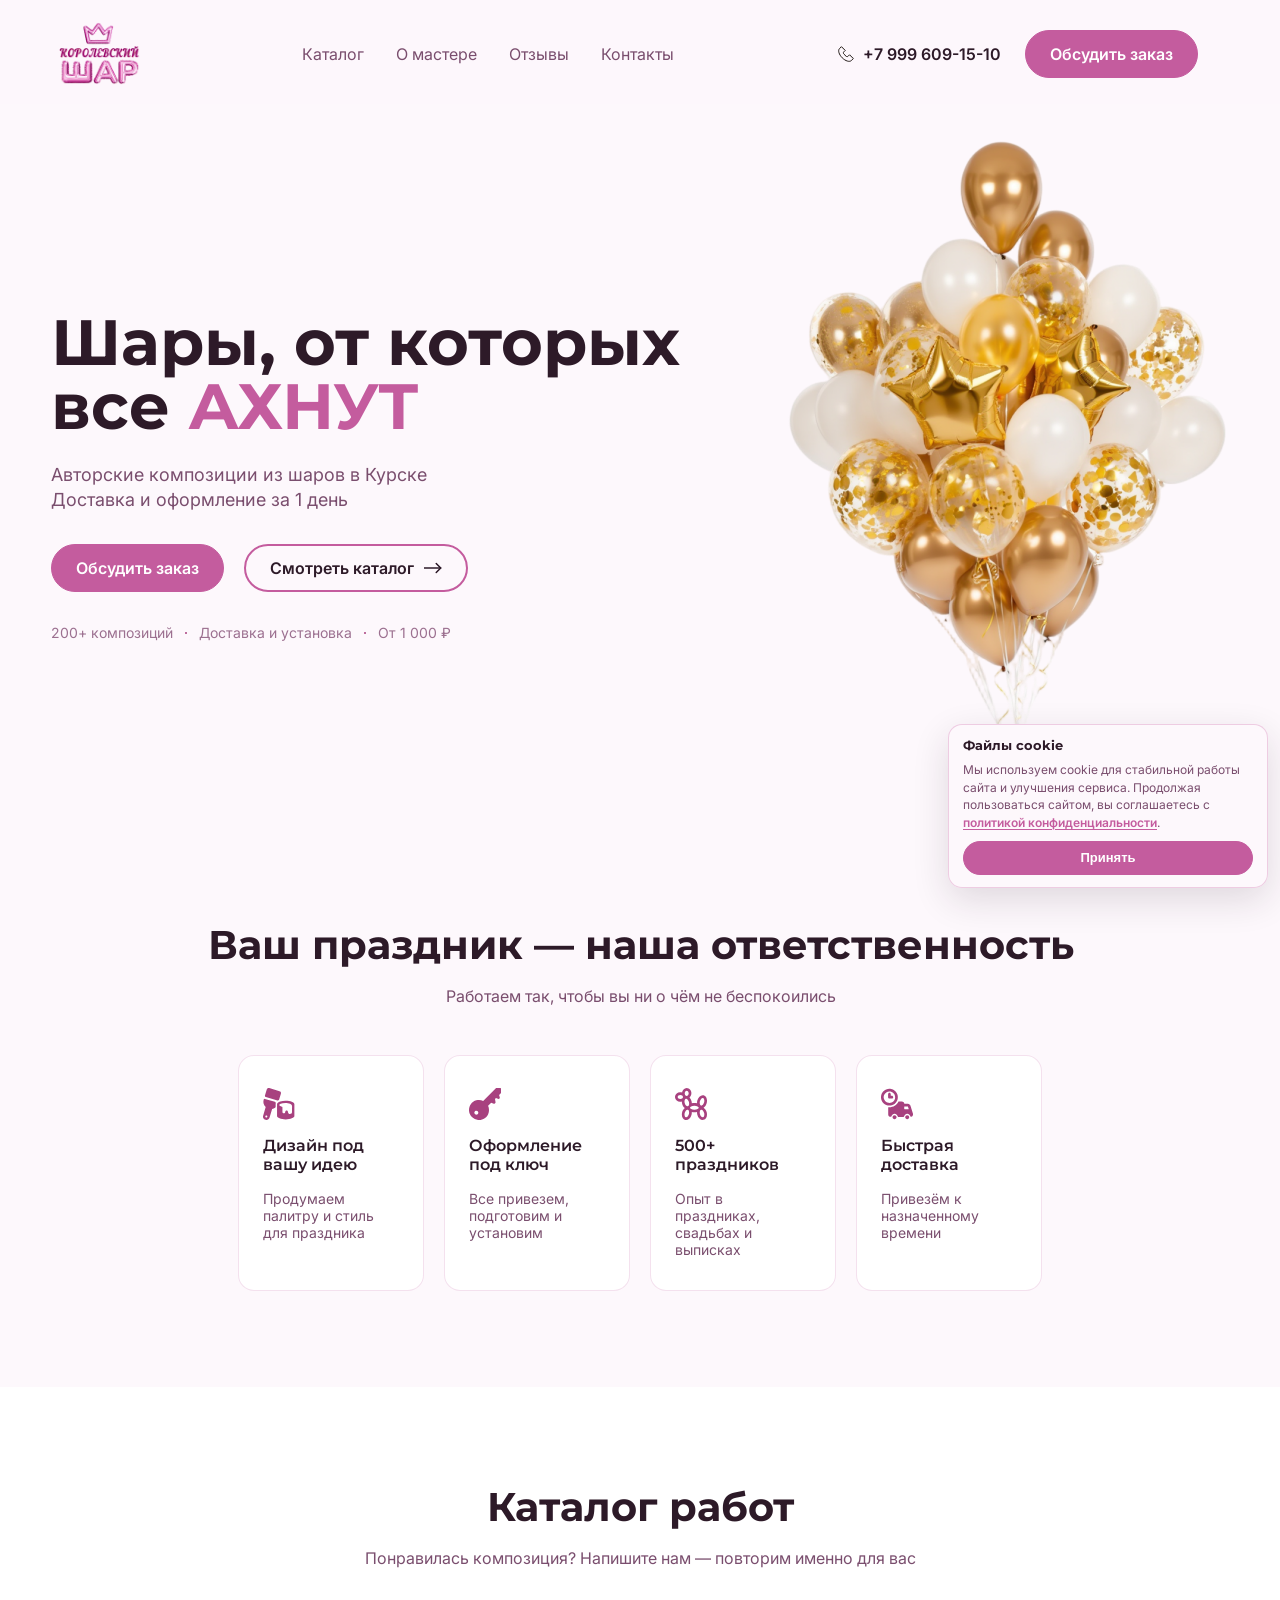
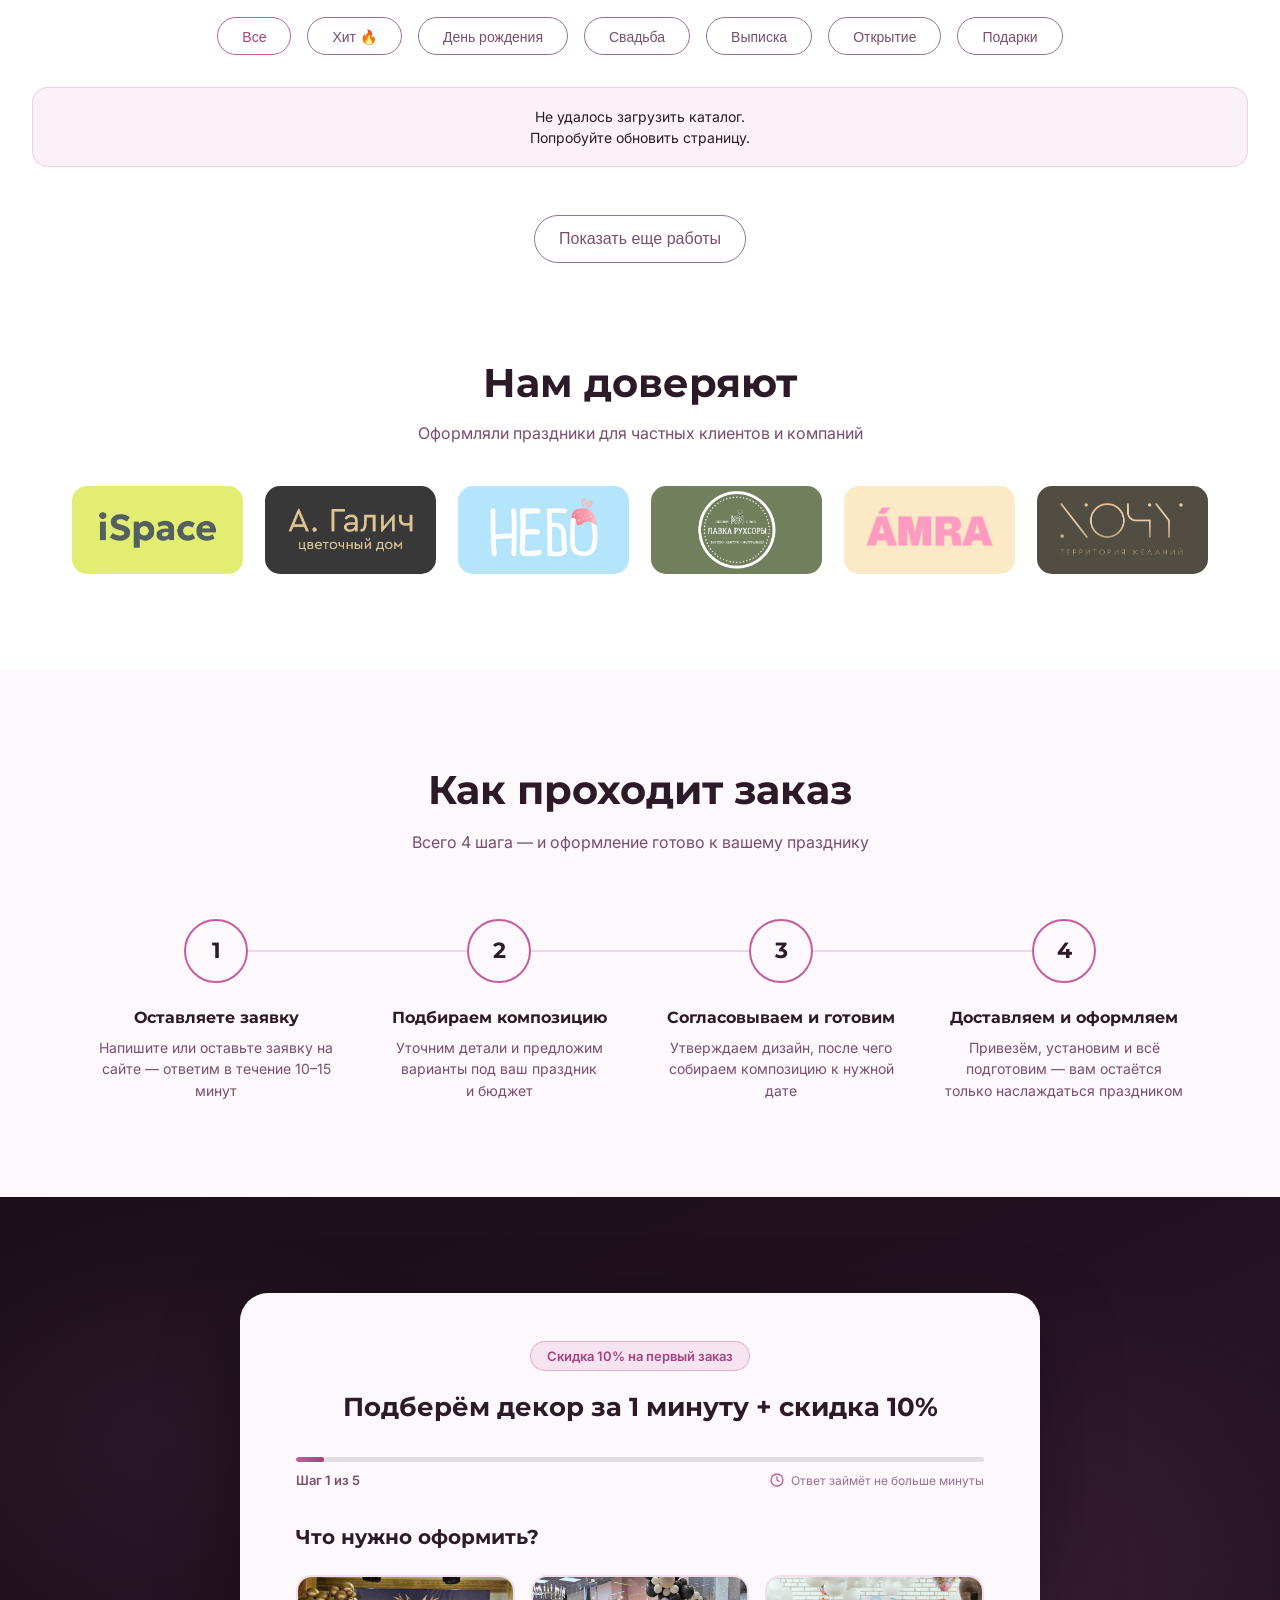
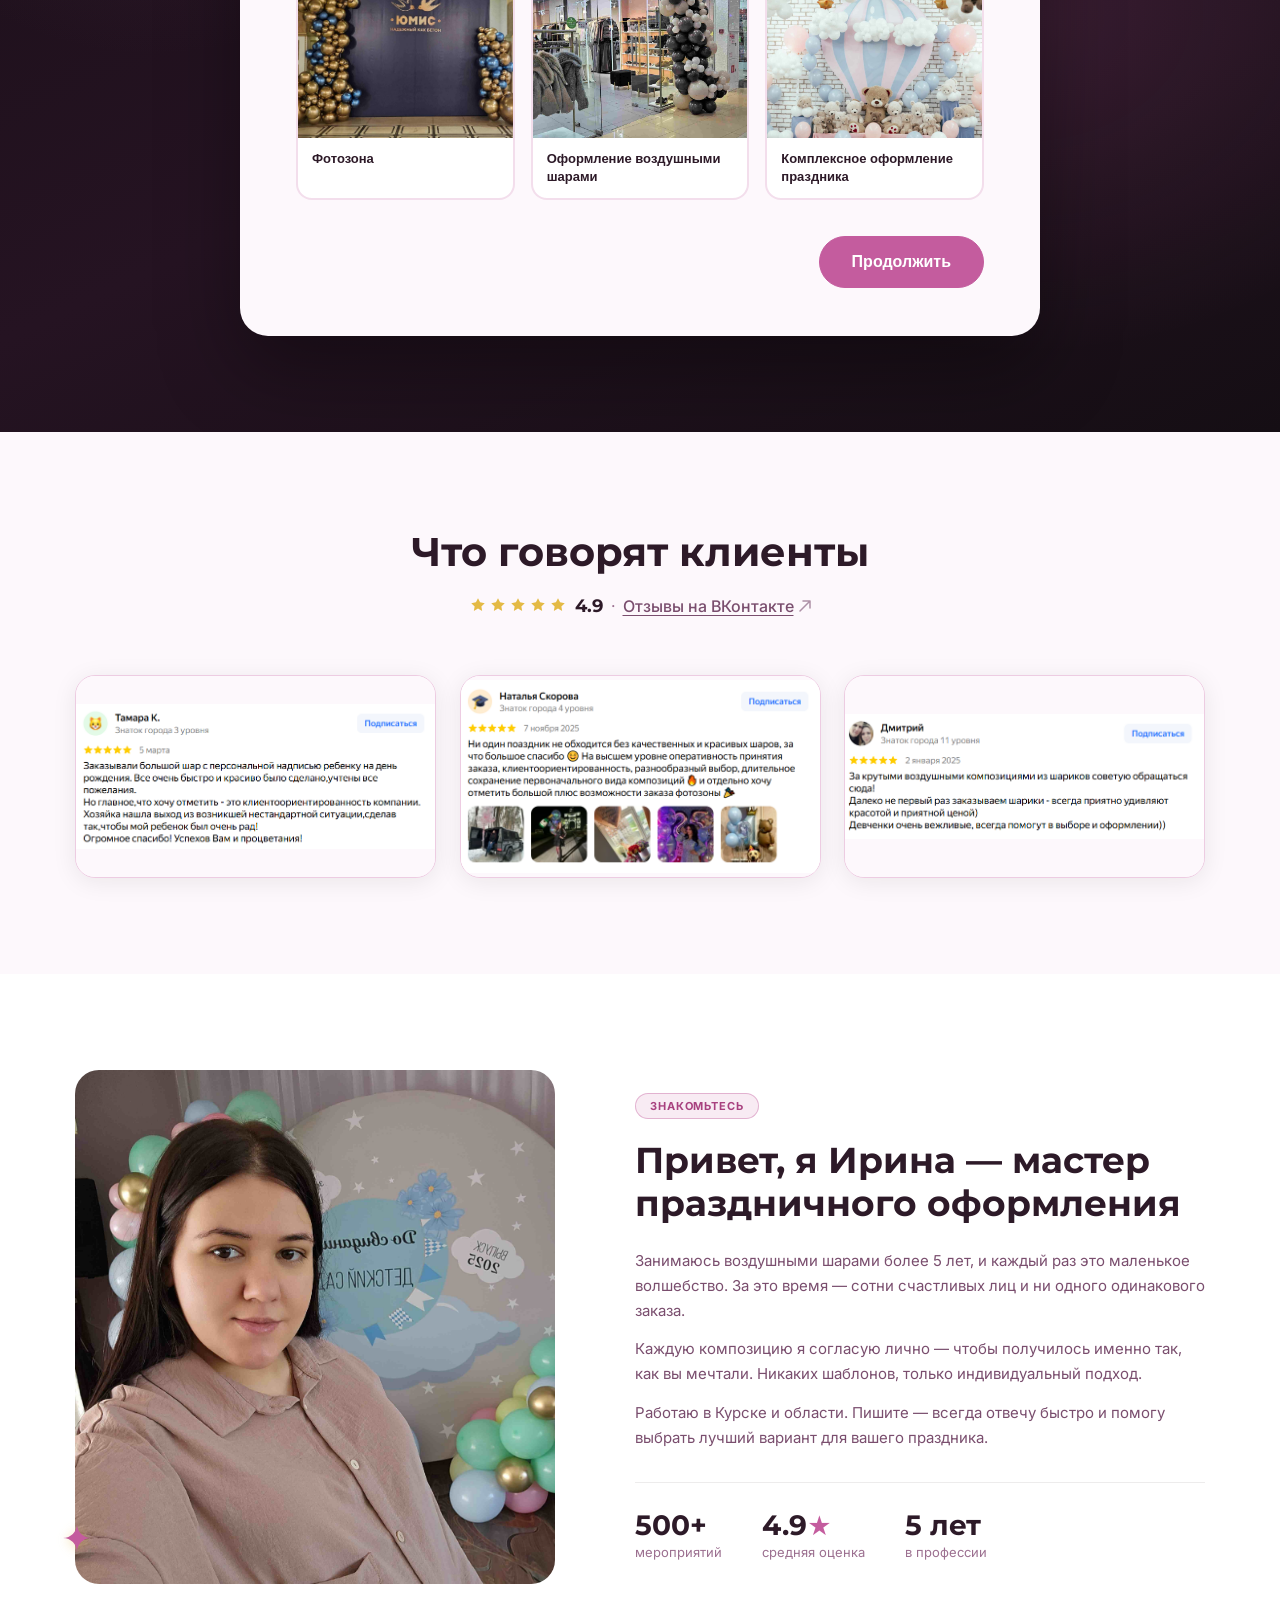
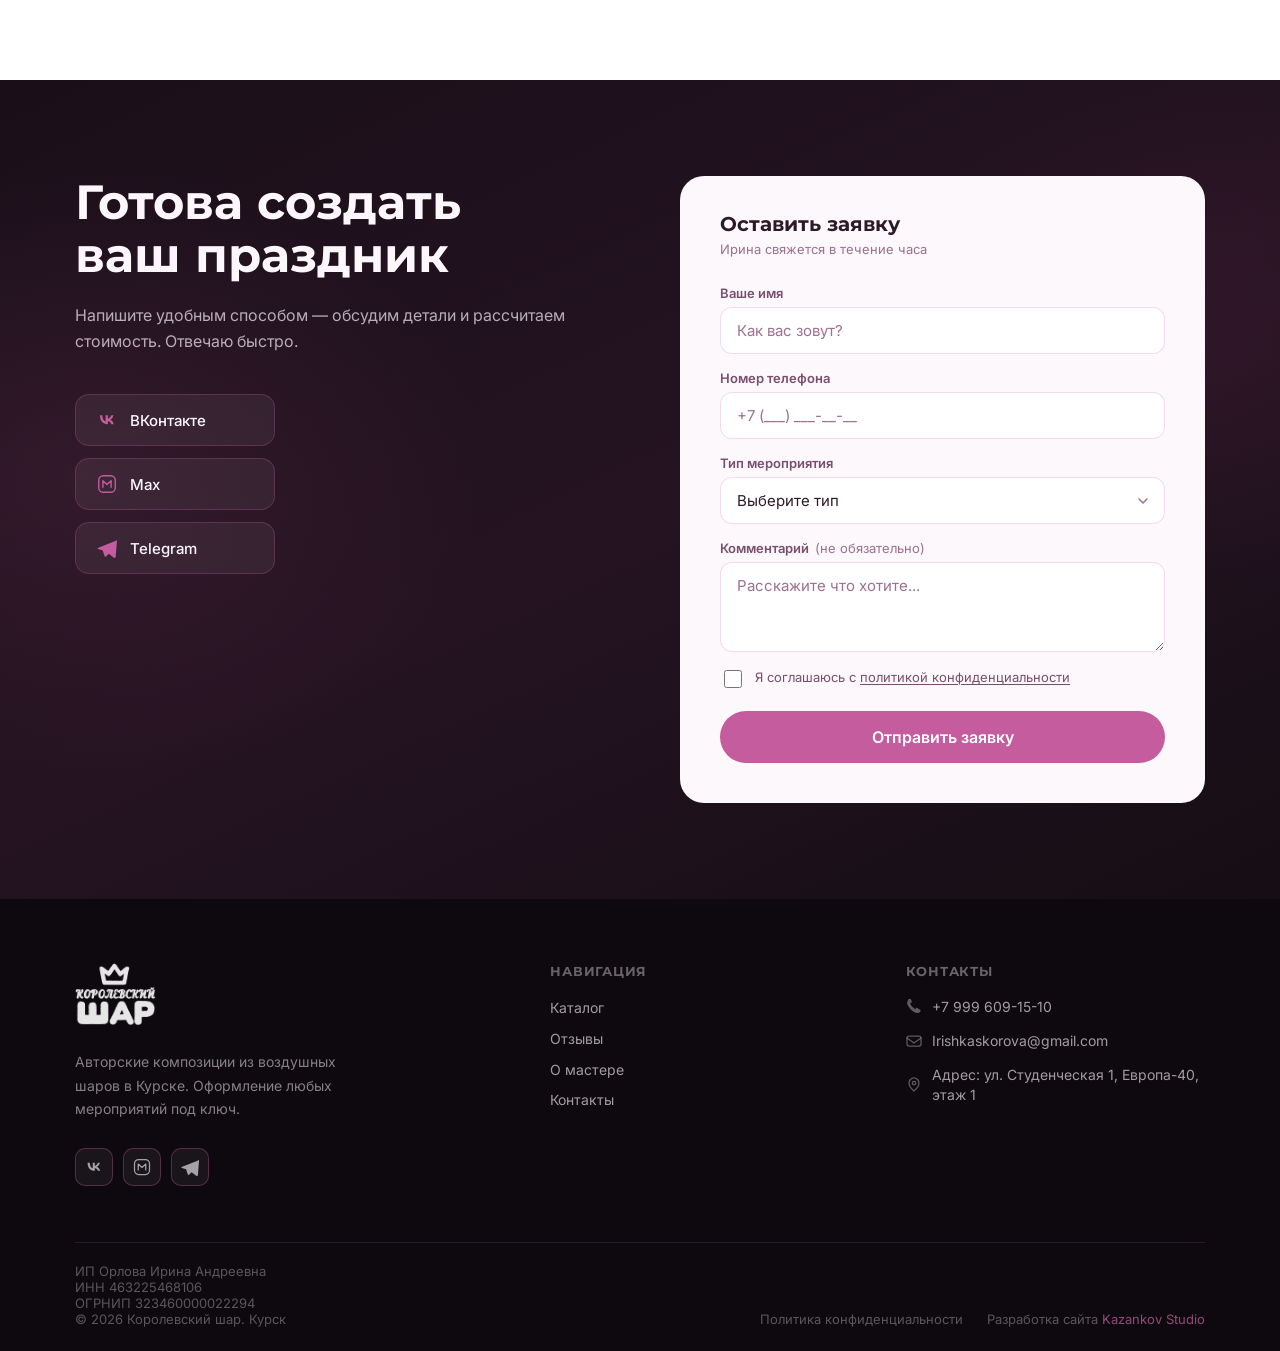
==== commit 7f89a8f1: "глобальное сохранение перед финальными исправлениями сео и тд" ====
--- a/index.html
+++ b/index.html
@@ -174,8 +174,8 @@
                   loading="lazy"
                   decoding="async"
                 />
-                <h3 class="adv-card__title">Дизайн под ваш праздник</h3>
-                <p class="adv-card__text">Подберем цвета, размеры и стиль под вашу идею</p>
+                <h3 class="adv-card__title">Дизайн под вашу идею</h3>
+                <p class="adv-card__text">Продумaем палитру и стиль для праздника</p>
               </article>
 
               <article class="adv-card" data-reveal>
@@ -217,7 +217,7 @@
                   decoding="async"
                 />
                 <h3 class="adv-card__title">Быстрая доставка</h3>
-                <p class="adv-card__text">Привезем все точно к началу праздника</p>
+                <p class="adv-card__text">Привезём к назначенному времени</p>
               </article>
             </div>
           </div>
@@ -536,11 +536,12 @@
                 <img class="trust__logo" src="./assets/trust/Group%2012.png" alt="Логотип партнёра 4" loading="lazy" decoding="async" />
               </li>
               <li class="trust__item">
-                <img class="trust__logo" src="./assets/trust/YMcSjuHC7pRY8HPZTCsYS58HBQqKqUJc3gqtFvCSsL4c5FlnHf08LU2UNGfEZZ4BZDTX3TLM2CZkl94rTxkat3py%201.png" alt="Логотип партнёра 5" loading="lazy" decoding="async" />
+                <img class="trust__logo" src="./assets/trust/amra.png" alt="Логотип партнёра 5" loading="lazy" decoding="async" />
               </li>
               <li class="trust__item">
-                <img class="trust__logo" src="./assets/trust/%D0%BB%D0%BE%D0%B3%D0%BE%20%D0%A5%D0%9E%D0%A7%D0%A3%203%20%D1%87%D0%B5%D1%80%D0%BD%D1%8B%D0%B9%20%D0%BD%D0%B0%20%D0%B1%D0%B5%D0%BB%D0%BE%D0%BC%20%D1%81%20%D1%84%D0%BE%D0%BD%D0%BE%D0%BC%201.png" alt="Логотип партнёра 6" loading="lazy" decoding="async" />
+                <img class="trust__logo" src="./assets/trust/hochu.png" alt="Логотип партнёра 6" loading="lazy" decoding="async" />
               </li>
+   
             </ul>
           </div>
         </div>
@@ -920,7 +921,7 @@
               </h2>
 
               <div class="about__body">
-                <p>Занимаюсь воздушными шарами уже несколько лет, и&nbsp;каждый раз это маленькое волшебство. За&nbsp;это время — сотни счастливых лиц и&nbsp;ни одного одинакового заказа.</p>
+                <p>Занимаюсь воздушными шарами более 5 лет, и&nbsp;каждый раз это маленькое волшебство. За&nbsp;это время — сотни счастливых лиц и&nbsp;ни одного одинакового заказа.</p>
                 <p>Каждую композицию я&nbsp;согласую лично — чтобы получилось именно так, как вы&nbsp;мечтали. Никаких шаблонов, только индивидуальный подход.</p>
                 <p>Работаю в&nbsp;Курске и&nbsp;области. Пишите — всегда отвечу быстро и&nbsp;помогу выбрать лучший вариант для вашего праздника.</p>
               </div>
@@ -1372,7 +1373,7 @@
     <script>
       document.addEventListener("DOMContentLoaded", () => {
         const CSV_URL =
-          "https://docs.google.com/spreadsheets/d/e/2PACX-1vQWIZLJ7xeZj936IykQpQ9Ll_jTAGWMFKckRZeDdbYm23UQPWHdZIWrV7P-eSkaxVLRvkTcOrmb0qQH/pub?output=csv";
+          "https://docs.google.com/spreadsheets/d/e/2PACX-1vQ82bYaHcAfmEYlSND92GEY-s7-jkcL1cyrAEzcIGfoQIcqY0jah5hfdqVdYrsmbHAmBmPwDsQOpYKE/pub?output=csv";
 
         const grid = document.getElementById("catalogGrid");
         if (!grid) return;
--- a/styles.css
+++ b/styles.css
@@ -937,8 +937,8 @@
   }
 
   .header__logo img {
-    width: 65px;
-    height: 50px;
+    width: 59px;
+    height: 45px;
   }
 
   .header__nav,
@@ -2115,8 +2115,8 @@
   border-radius: 20px;
   overflow: hidden;
   box-shadow: 0 4px 24px rgba(28, 20, 16, 0.08);
-  border: 1px solid rgba(228, 186, 69, 0.18);
-  transition: transform 240ms ease, box-shadow 240ms ease;
+  border: 1px solid rgba(196, 92, 158, 0.28);
+  transition: transform 240ms ease, box-shadow 240ms ease, border-color 240ms ease;
   cursor: zoom-in;
   /* Одинаковый размер карточек независимо от пропорций PNG */
   aspect-ratio: 16 / 9;
@@ -2125,6 +2125,7 @@
 
 .reviews__item:hover {
   transform: translateY(-4px);
+  border-color: rgba(196, 92, 158, 0.45);
   box-shadow:
     0 14px 44px rgba(196, 92, 158, 0.2),
     0 10px 28px rgba(45, 26, 40, 0.07);
@@ -3469,3 +3470,12 @@
   }
 }
 
+/* Очень узкие экраны ≤400px: заголовок масштабируется, перенос только по словам */
+@media (max-width: 400px) {
+  .hero__title {
+    font-size: clamp(24px, 9vw, 36px);
+    overflow-wrap: normal;
+    word-break: normal;
+  }
+}
+
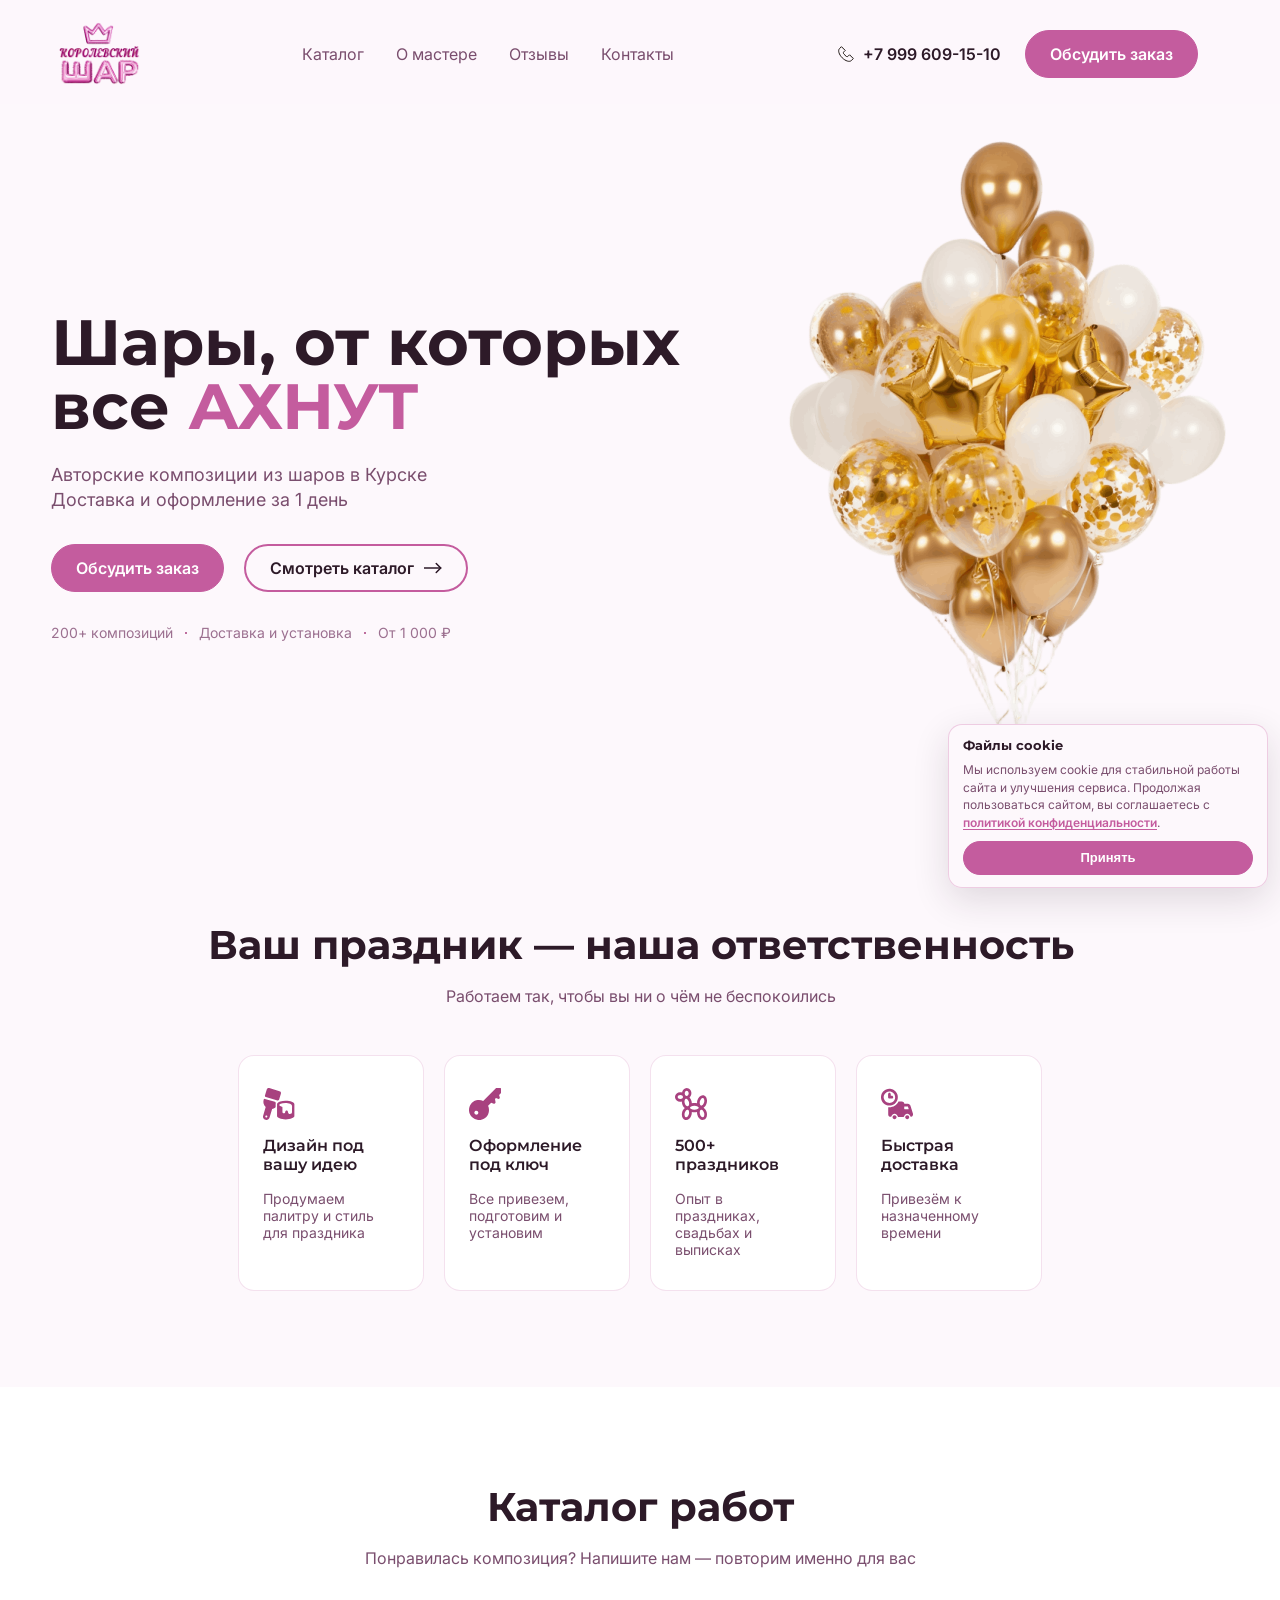
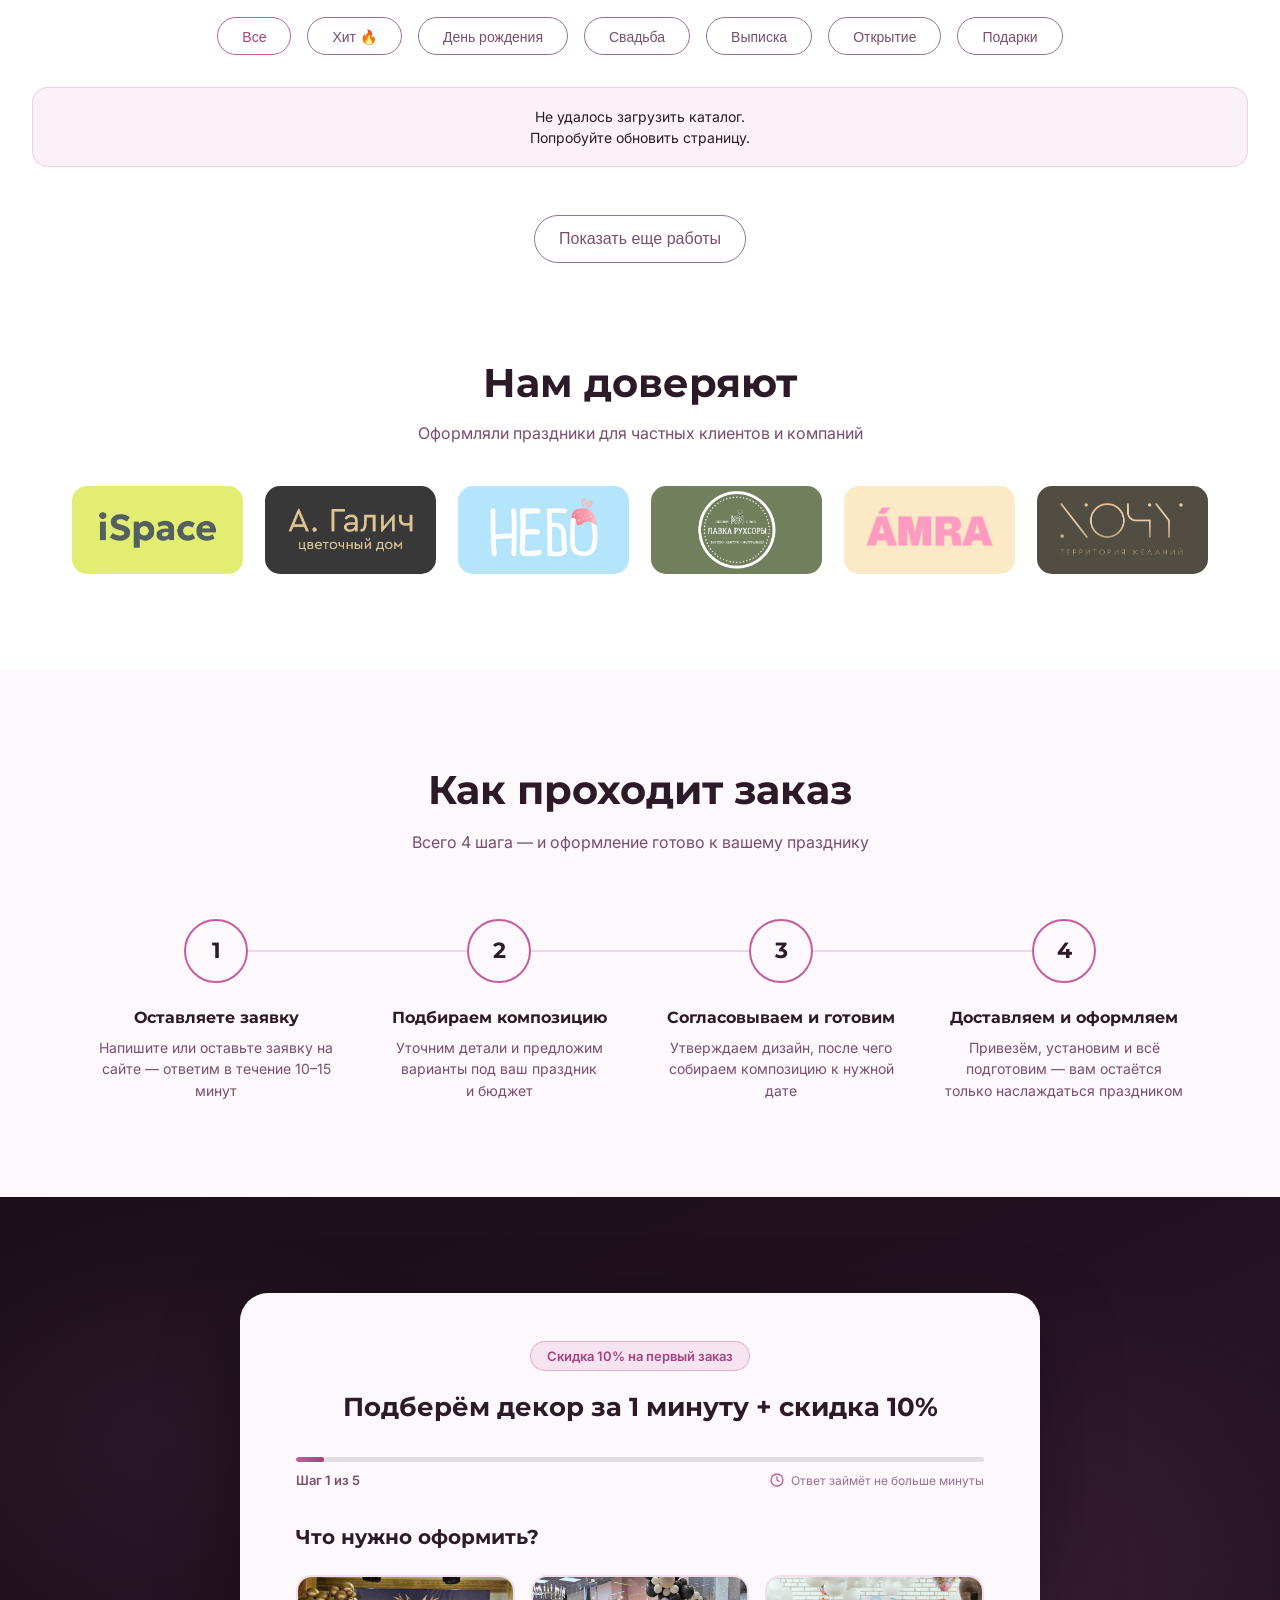
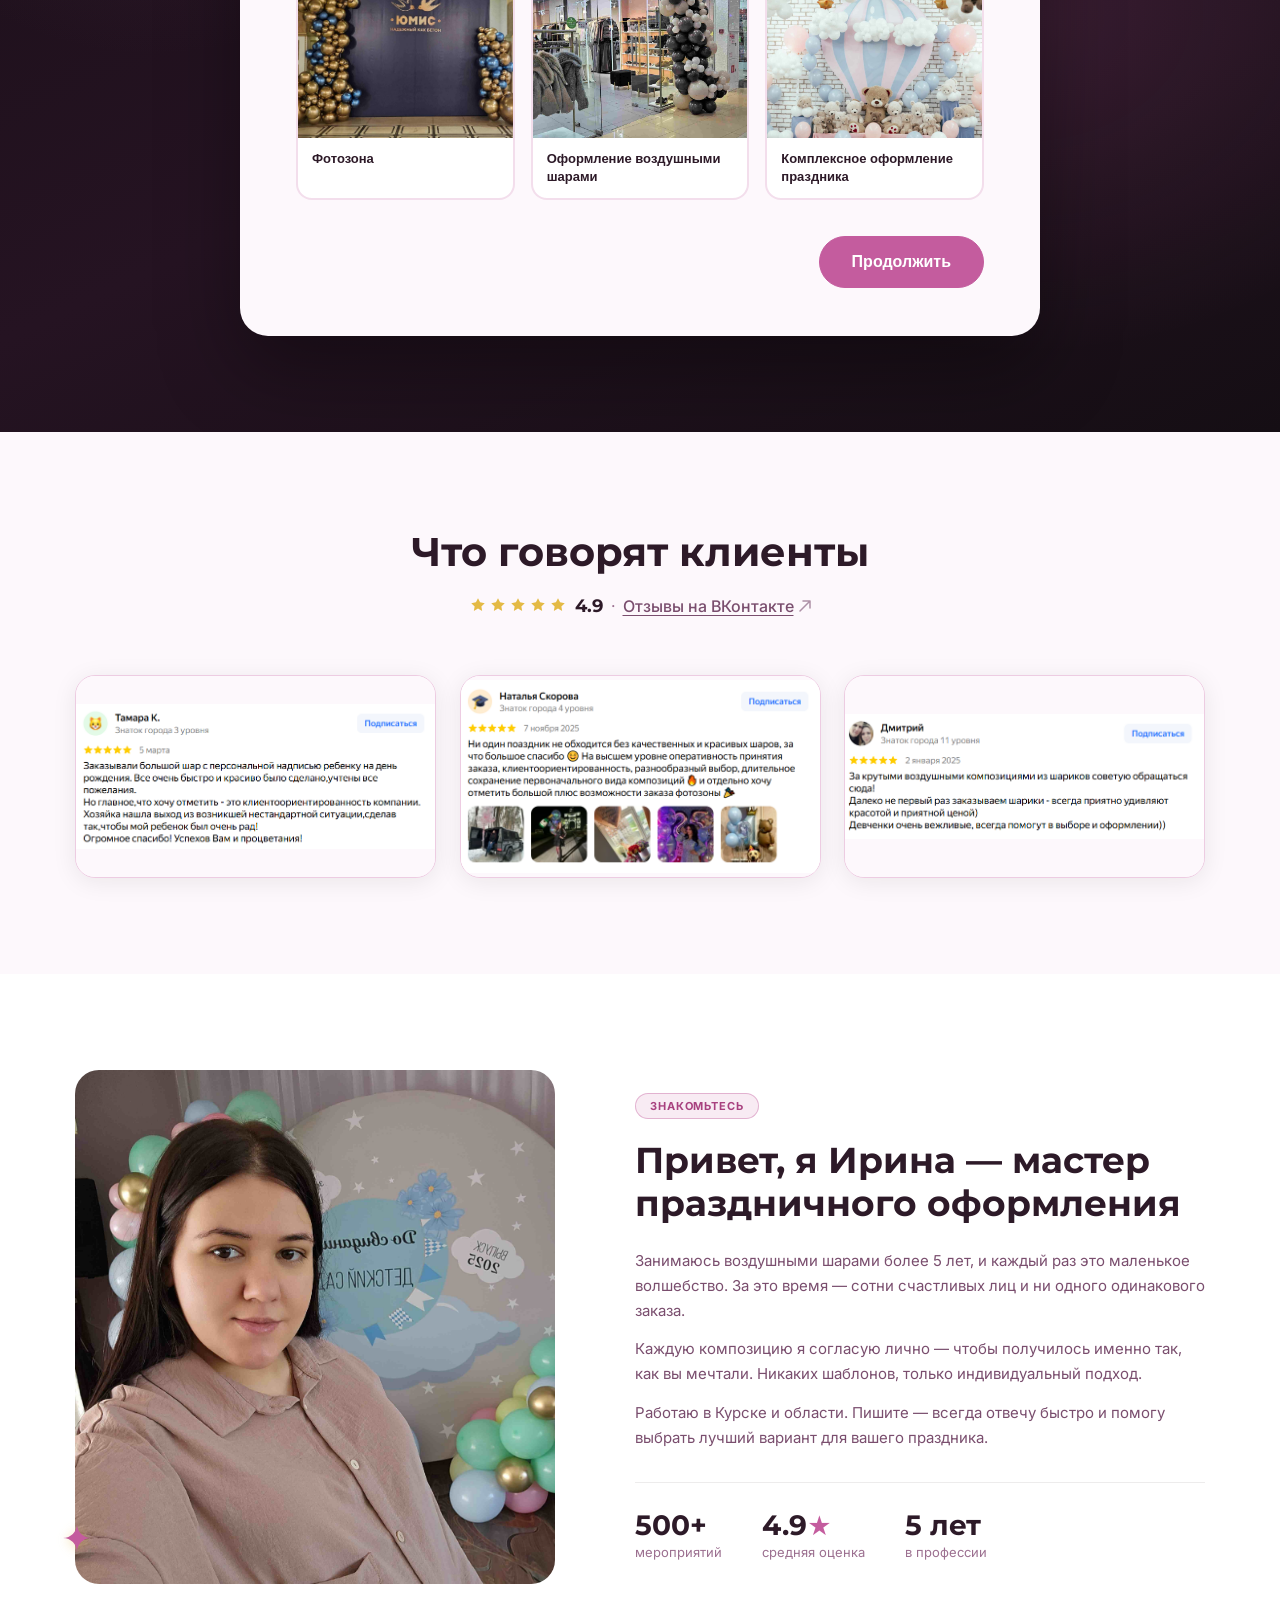
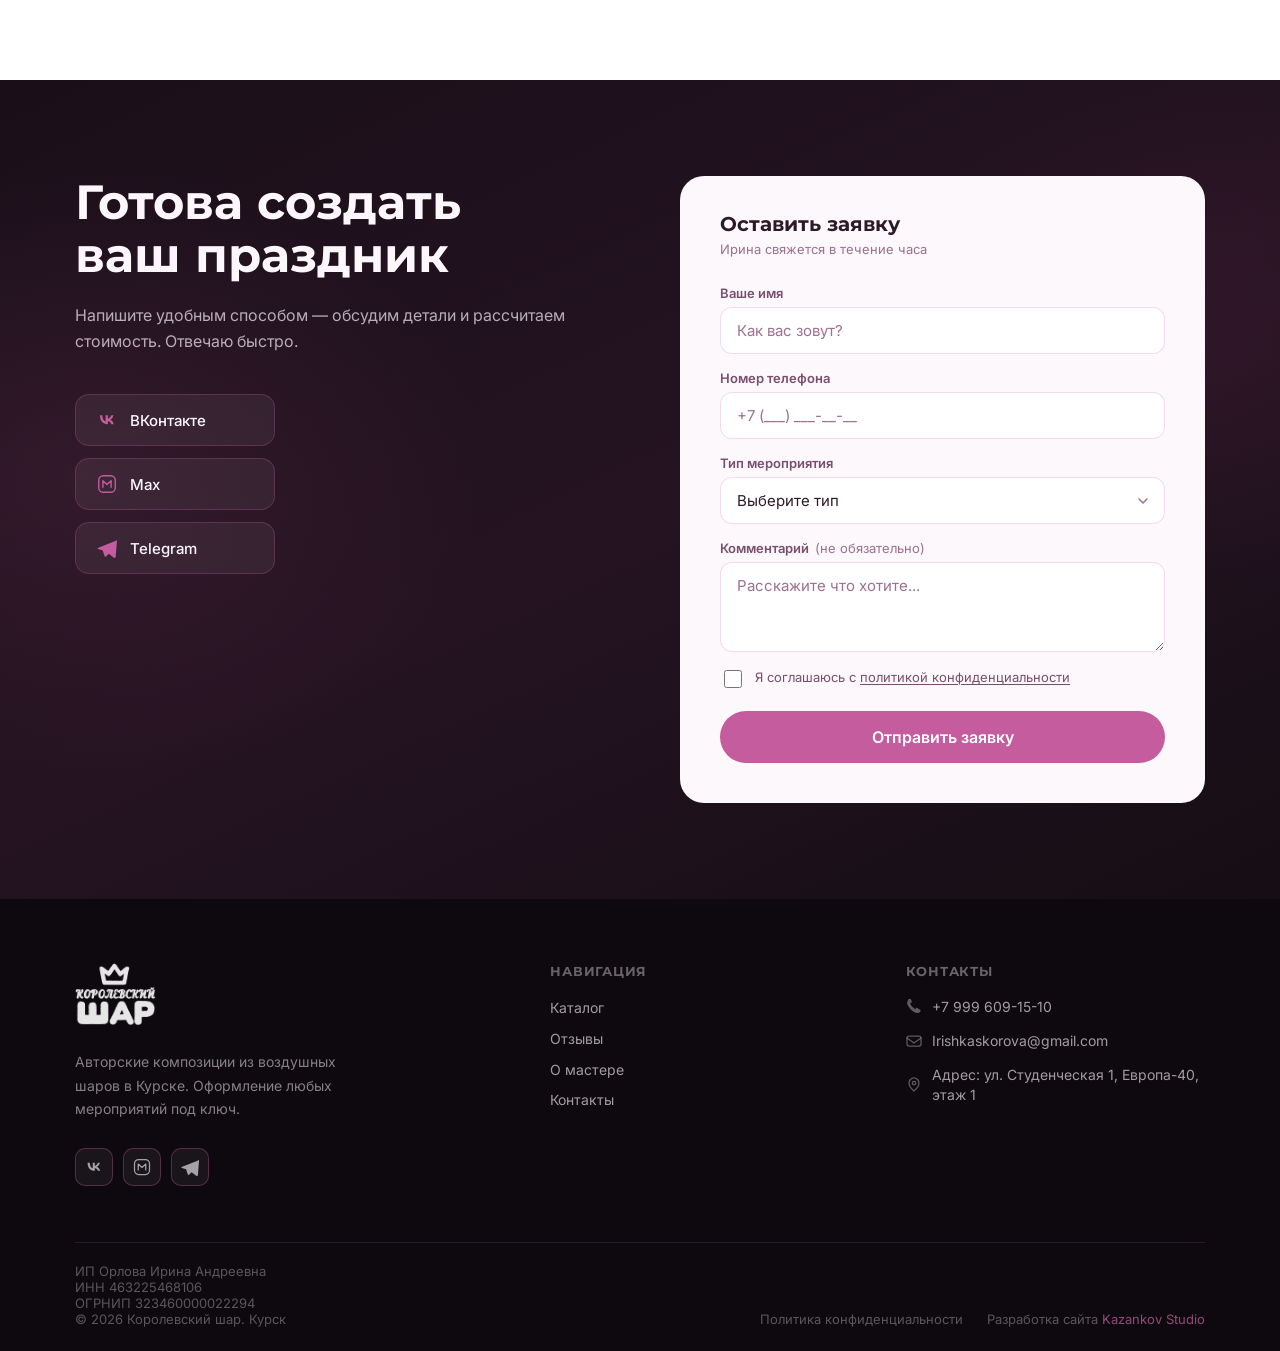
==== commit e1a1d397: "seo: базовая разметка и robots/sitemap Добавлены canonical/OG/Twitter/JSON-LD, robots.txt и sitemap." ====
--- a/index.html
+++ b/index.html
@@ -17,7 +17,64 @@
     />
 
     <!-- Favicon -->
-    <link rel="icon" href="./assets/brand/favicon.png" type="image/png+xml" />
+    <link rel="icon" href="./assets/brand/favicon.png" type="image/png" />
+
+    <!-- Canonical -->
+    <link rel="canonical" href="https://korolevshar.ru/" />
+
+    <!-- Open Graph -->
+    <meta property="og:type"        content="website" />
+    <meta property="og:locale"      content="ru_RU" />
+    <meta property="og:url"         content="https://korolevshar.ru/" />
+    <meta property="og:site_name"   content="Королевский шар" />
+    <meta property="og:title"       content="Королевский шар — оформление шарами в Курске" />
+    <meta property="og:description" content="Авторские композиции из шаров в Курске. Доставка и оформление за 1 день." />
+    <meta property="og:image"       content="https://korolevshar.ru/assets/hero/hero-balloons.png" />
+    <meta property="og:image:width"  content="443" />
+    <meta property="og:image:height" content="684" />
+    <meta property="og:image:alt"    content="Оформление шарами — Королевский шар" />
+
+    <!-- Twitter Card -->
+    <meta name="twitter:card"        content="summary_large_image" />
+    <meta name="twitter:title"       content="Королевский шар — оформление шарами в Курске" />
+    <meta name="twitter:description" content="Авторские композиции из шаров в Курске. Доставка и оформление за 1 день." />
+    <meta name="twitter:image"       content="https://korolevshar.ru/assets/hero/hero-balloons.png" />
+
+    <!-- Schema.org JSON-LD -->
+    <script type="application/ld+json">
+    {
+      "@context": "https://schema.org",
+      "@type": "LocalBusiness",
+      "name": "Королевский шар",
+      "description": "Авторские композиции из шаров в Курске. Доставка и оформление за 1 день.",
+      "url": "https://korolevshar.ru/",
+      "telephone": "+79996091510",
+      "email": "Irishkaskorova@gmail.com",
+      "image": "https://korolevshar.ru/assets/hero/hero-balloons.png",
+      "address": {
+        "@type": "PostalAddress",
+        "streetAddress": "ул. Студенческая 1, Европа-40, этаж 1",
+        "addressLocality": "Курск",
+        "addressCountry": "RU"
+      },
+      "geo": {
+        "@type": "GeoCoordinates",
+        "latitude": "51.7304",
+        "longitude": "36.1927"
+      },
+      "sameAs": [
+        "https://vk.com/irishkin_sharik",
+        "https://t.me/IrishkaSk15"
+      ],
+      "priceRange": "от 1 000 ₽",
+      "openingHoursSpecification": {
+        "@type": "OpeningHoursSpecification",
+        "dayOfWeek": ["Monday","Tuesday","Wednesday","Thursday","Friday","Saturday","Sunday"],
+        "opens": "09:00",
+        "closes": "21:00"
+      }
+    }
+    </script>
 
     <link rel="stylesheet" href="./styles.css" />
     <script defer src="./script.js"></script>
@@ -147,6 +204,7 @@
               width="443"
               height="684"
               loading="eager"
+              fetchpriority="high"
               decoding="async"
             />
           </div>
